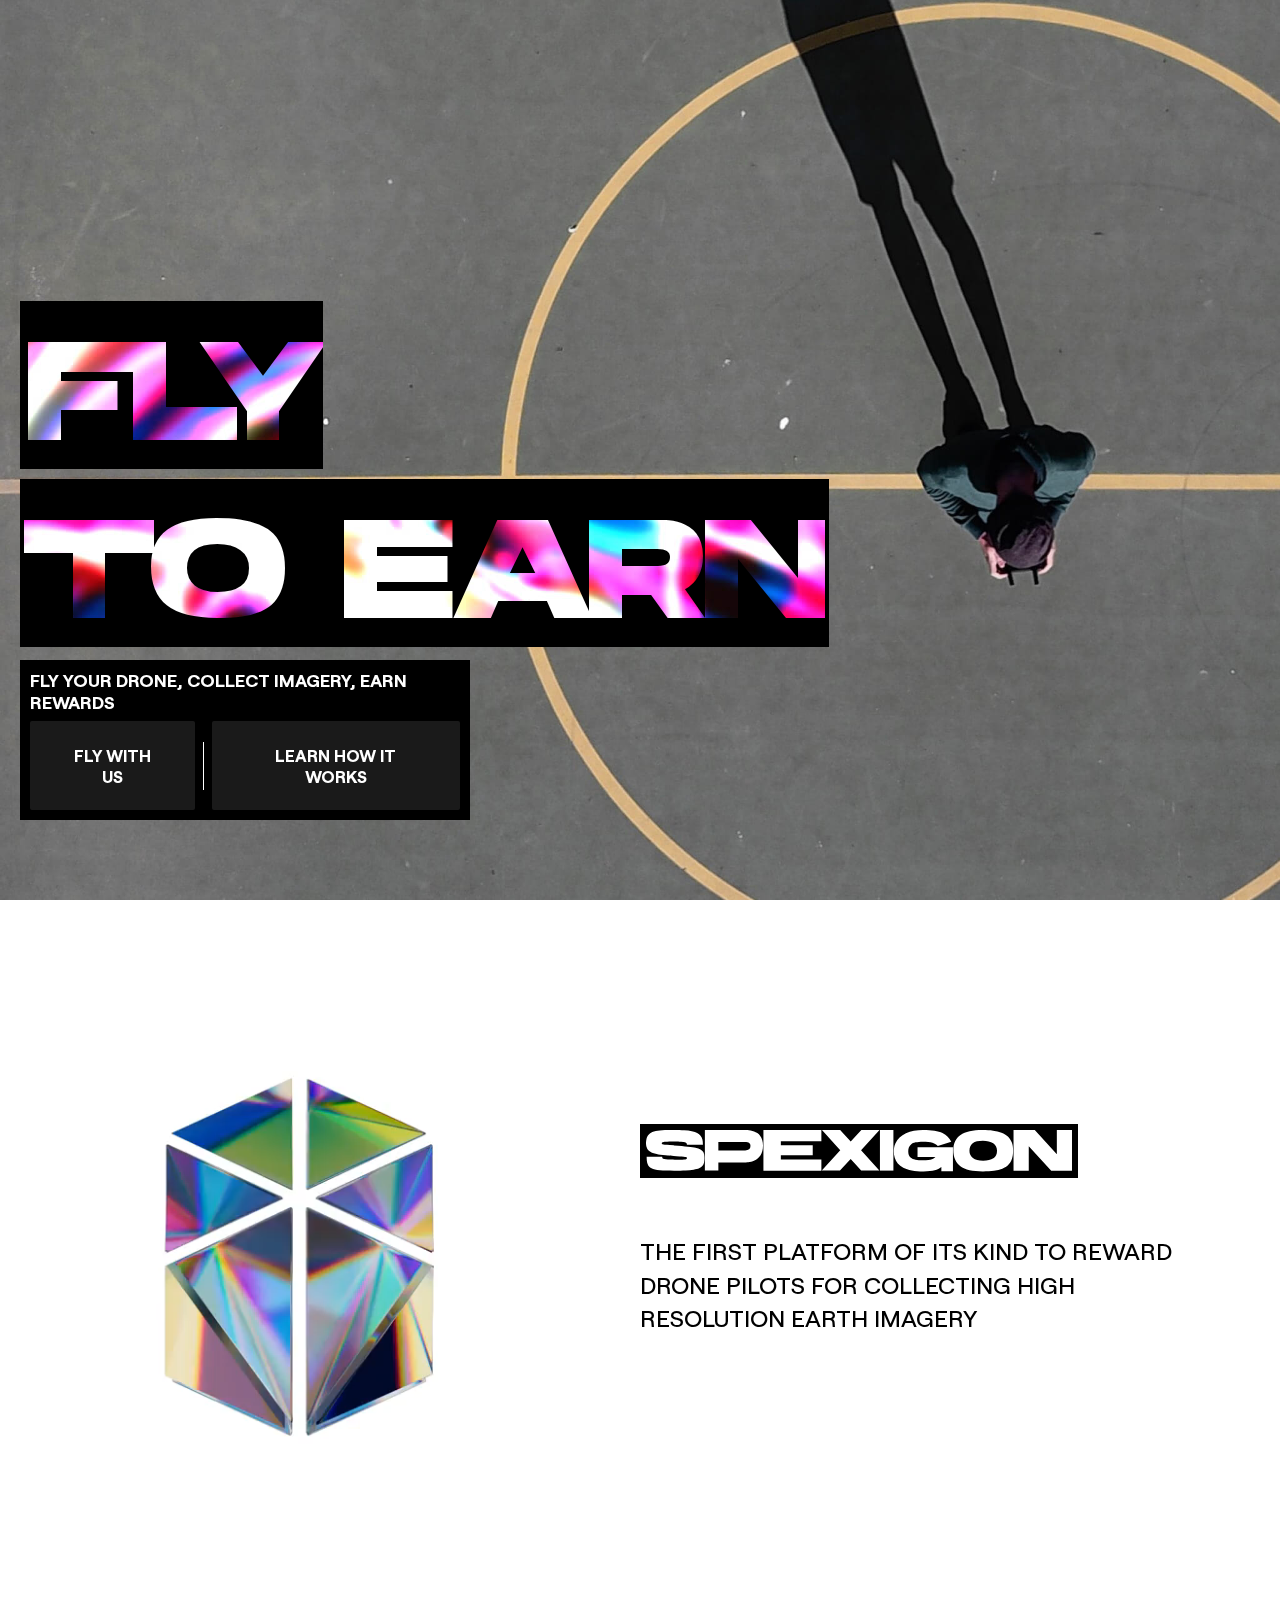
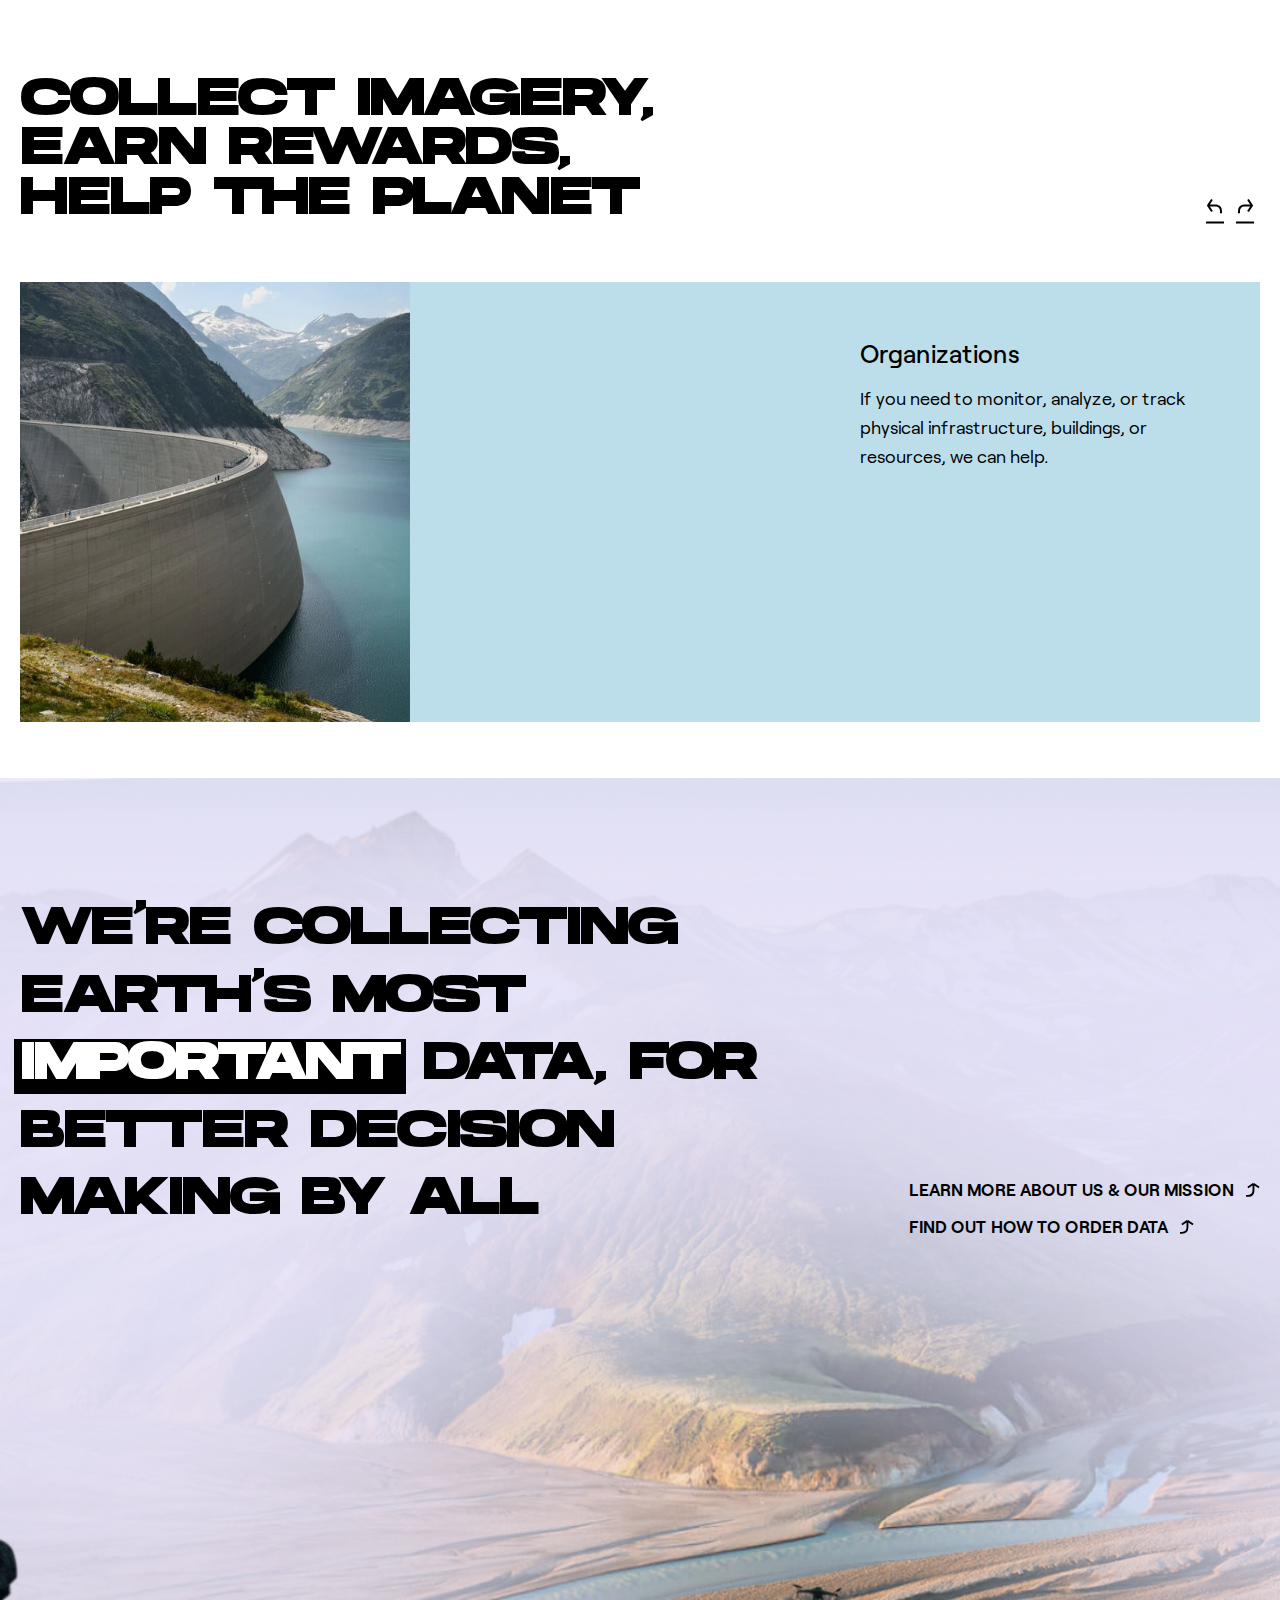
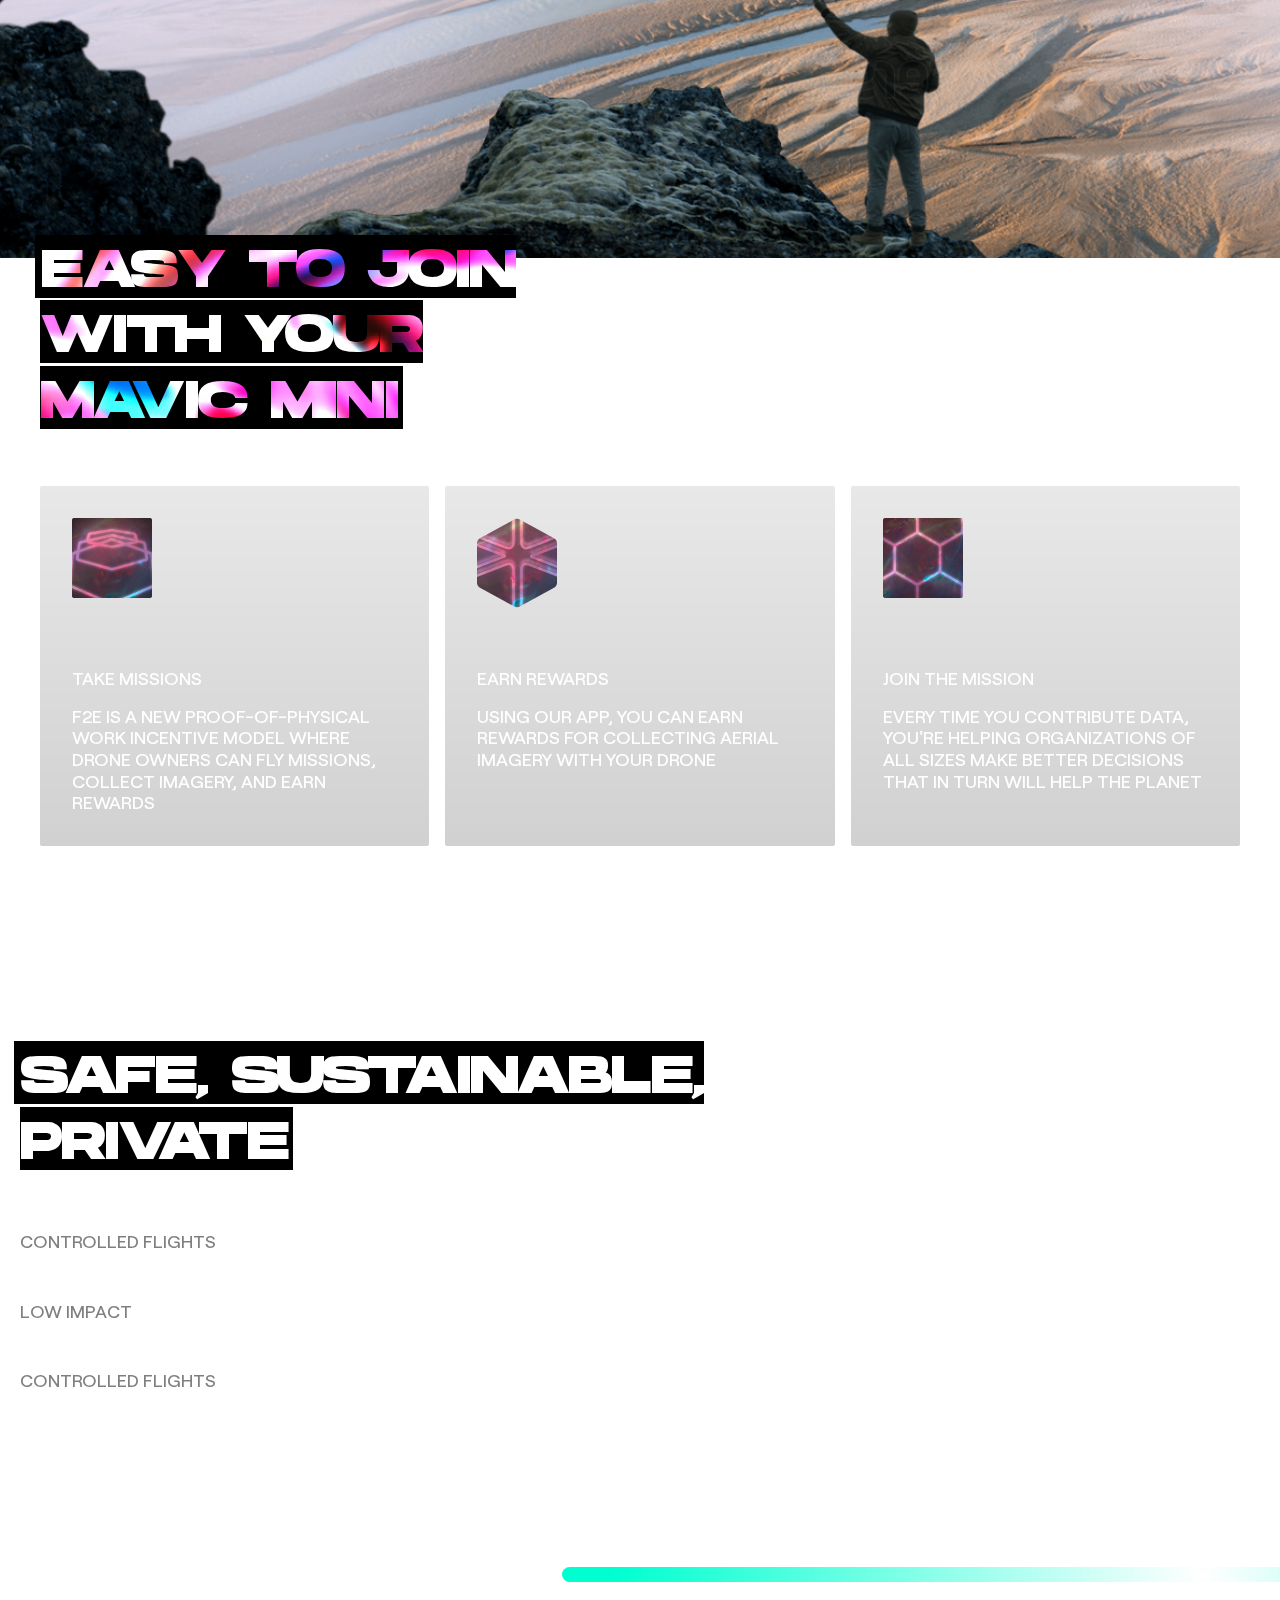
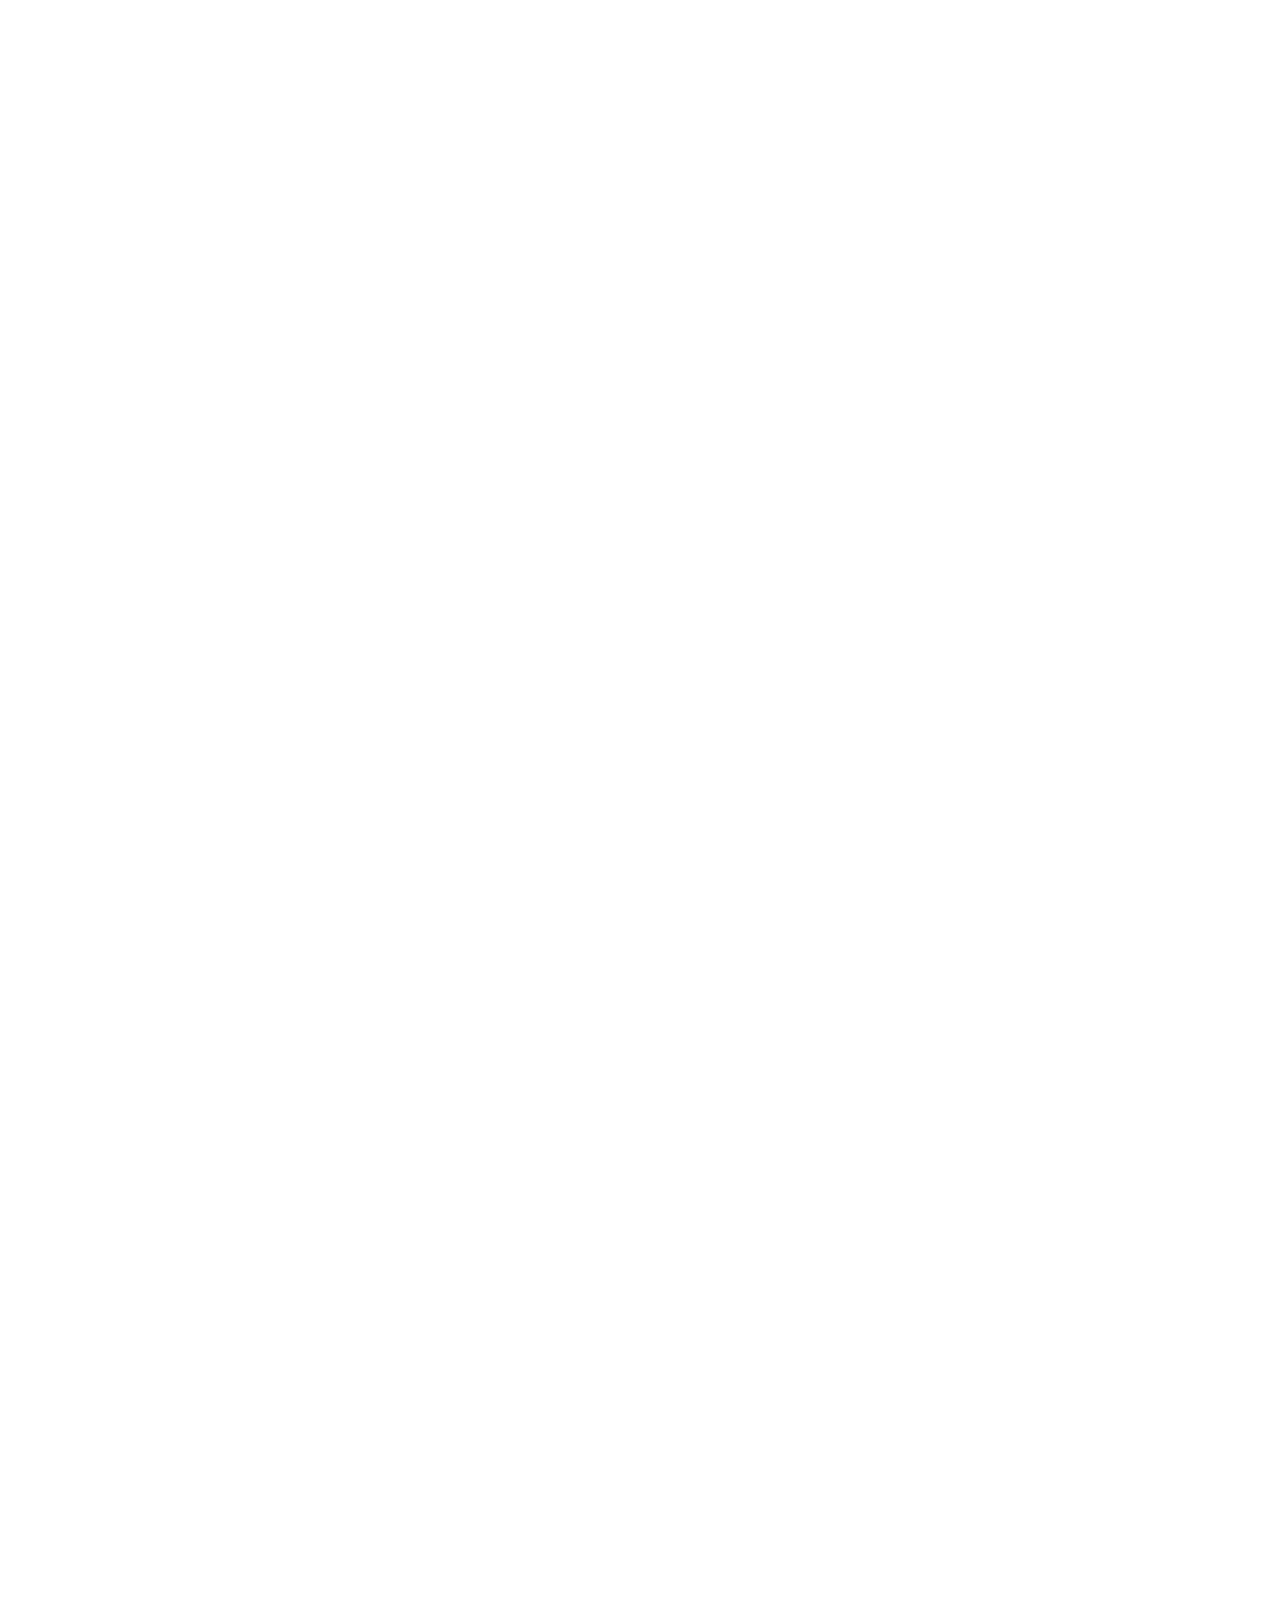
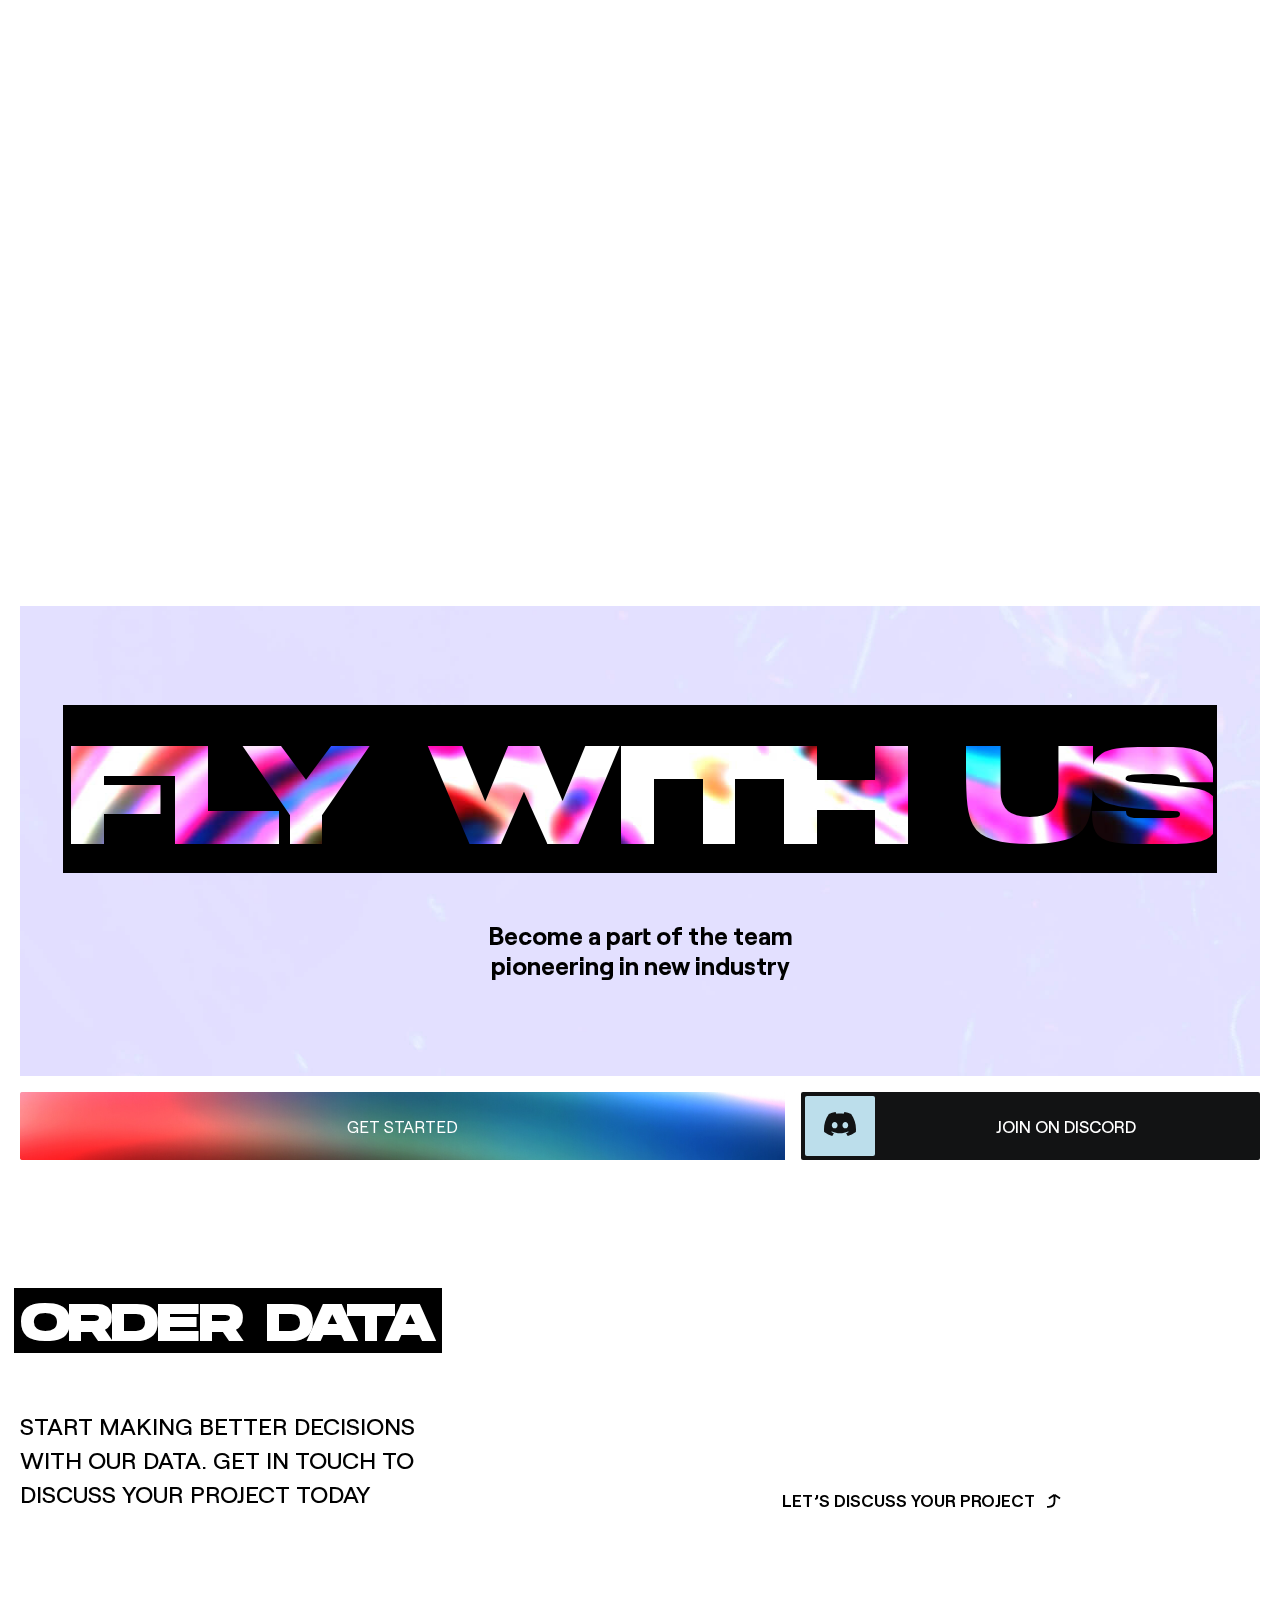
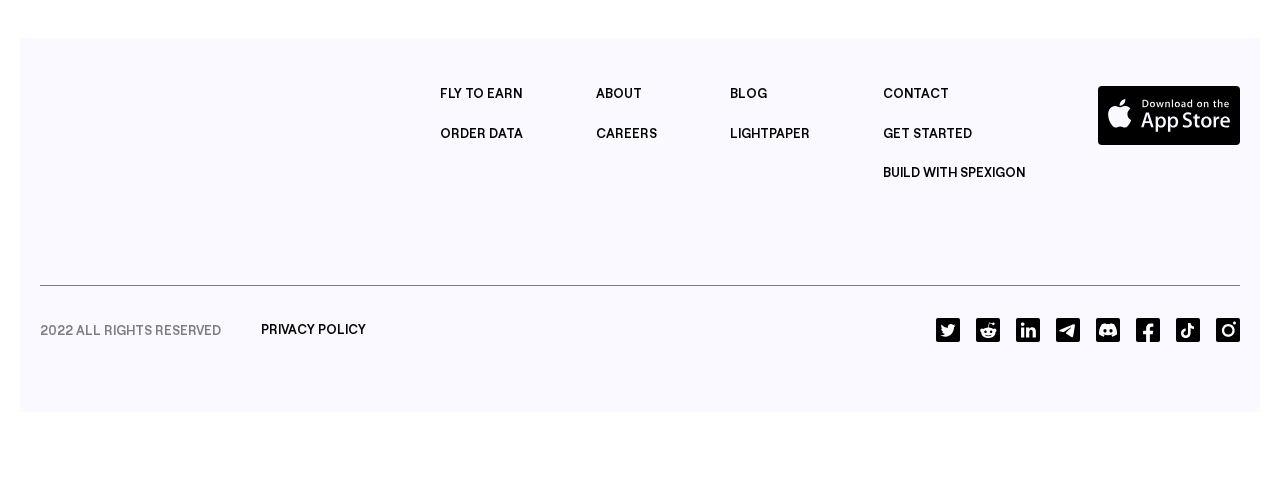
==== index.html @ a6ab6be1 "Initial commit" ====
<!DOCTYPE html><!--  This site was created in Webflow. https://www.webflow.com  -->
<!--  Last Published: Thu Nov 24 2022 09:14:50 GMT+0000 (Coordinated Universal Time)  -->
<html data-wf-page="6370d47a2c89f7467faaef23" data-wf-site="6370d47a2c89f708dcaaef22">
<head>
  <meta charset="utf-8">
  <title>Spexigon</title>
  <meta content="width=device-width, initial-scale=1" name="viewport">
  <meta content="Webflow" name="generator">
  <link href="css/normalize.css" rel="stylesheet" type="text/css">
  <link href="css/webflow.css" rel="stylesheet" type="text/css">
  <link href="css/spexigon.webflow.css" rel="stylesheet" type="text/css">
  <!-- [if lt IE 9]><script src="https://cdnjs.cloudflare.com/ajax/libs/html5shiv/3.7.3/html5shiv.min.js" type="text/javascript"></script><![endif] -->
  <script type="text/javascript">!function(o,c){var n=c.documentElement,t=" w-mod-";n.className+=t+"js",("ontouchstart"in o||o.DocumentTouch&&c instanceof DocumentTouch)&&(n.className+=t+"touch")}(window,document);</script>
  <link href="images/favicon.ico" rel="shortcut icon" type="image/x-icon">
  <link href="images/webclip.png" rel="apple-touch-icon">
  <link rel="stylesheet" href="https://cdn.jsdelivr.net/npm/swiper@8/swiper-bundle.min.css">
  <link rel="stylesheet" href="https://dl.dropboxusercontent.com/s/zs1508ukcqod1hh/custom.css">
</head>
<body>
  <div class="w-embed">
    <style>
.btn-ico:hover .btn-ico-wr {
background: #E0E6F2;
}
</style>
  </div>
  <div class="black-theme-embed w-embed">
    <style>
.body-black	.bt--hide {
  	display: none;
  }
.body-black	.bt--show {
  	display: block;
  }
</style>
  </div>
  <div class="h-hero wf-section">
    <div class="container">
      <div class="h-hero--inner">
        <div class="black--h1-wr">
          <div class="big--h1 black--bg">
            <h1 class="big--h1 mod--textgrad">Fly<br>to earn</h1>
          </div>
        </div>
        <div class="h-hero--wr">
          <div>Fly your drone, collect imagery, earn rewards</div>
          <div class="h-hero--link-flex">
            <a href="#" class="btn--black mod-hero">Fly with us</a>
            <div class="h-hero--line"></div>
            <a href="#" class="btn--black mod-hero">Learn how it works</a>
          </div>
        </div>
      </div>
    </div>
    <div data-video-urls="" data-autoplay="true" data-loop="true" data-wf-ignore="true" class="w-background-video w-background-video-atom"><video id="df8cc87e-11b6-be08-a07f-a160e5b98ff1-video" autoplay="" loop="" muted="" playsinline="" data-wf-ignore="true" data-object-fit="cover"></video><noscript>
        <style>
  [data-wf-bgvideo-fallback-img] {
    display: none;
  }
  @media (prefers-reduced-motion: reduce) {
    [data-wf-bgvideo-fallback-img] {
      position: absolute;
      z-index: -100;
      display: inline-block;
      height: 100%;
      width: 100%;
      object-fit: cover;
    }
  }</style><img data-wf-bgvideo-fallback-img="true" alt="">
      </noscript>
      <div aria-live="polite"><button aria-controls="df8cc87e-11b6-be08-a07f-a160e5b98ff1-video" type="button" data-w-bg-video-control="true" class="w-backgroundvideo-backgroundvideoplaypausebutton w-background-video--control"><span><img src="https://uploads-ssl.webflow.com/6022af993a6b2191db3ed10c/628299f8aa233b83918e24fd_Pause.svg" alt="Pause video"></span><span hidden=""><img src="https://uploads-ssl.webflow.com/6022af993a6b2191db3ed10c/628298b20ae0236682d4b87f_Play-24.svg" alt="Play video"></span></button></div>
    </div>
  </div>
  <div class="h-welcome wf-section">
    <div class="container">
      <div class="h-welcome-inner">
        <div id="w-node-_5348058d-7fc7-058c-7dfc-e7e305e504ad-7faaef23" class="h-welcome-video">
          <div data-poster-url="videos/white-poster-00001.jpg" data-video-urls="videos/white-transcode.mp4,videos/white-transcode.webm" data-autoplay="true" data-loop="true" data-wf-ignore="true" class="h-welcome-video-item bt--hide w-background-video w-background-video-atom"><video id="12a2d565-35b3-105f-9d21-8e3d12e218f1-video" autoplay="" loop="" style="background-image:url(&quot;videos/white-poster-00001.jpg&quot;)" muted="" playsinline="" data-wf-ignore="true" data-object-fit="cover">
              <source src="videos/white-transcode.mp4" data-wf-ignore="true">
              <source src="videos/white-transcode.webm" data-wf-ignore="true">
            </video></div>
          <div data-poster-url="videos/black-poster-00001.jpg" data-video-urls="videos/black-transcode.mp4,videos/black-transcode.webm" data-autoplay="true" data-loop="true" data-wf-ignore="true" class="h-welcome-video-item bt--show w-background-video w-background-video-atom"><video id="bfa94964-539f-ad5f-7502-403e21834373-video" autoplay="" loop="" style="background-image:url(&quot;videos/black-poster-00001.jpg&quot;)" muted="" playsinline="" data-wf-ignore="true" data-object-fit="cover">
              <source src="videos/black-transcode.mp4" data-wf-ignore="true">
              <source src="videos/black-transcode.webm" data-wf-ignore="true">
            </video></div>
        </div>
        <div id="w-node-_30082d59-dc32-a7ef-8886-81dc078182a8-7faaef23" class="h-welcome--content">
          <div class="text-wr"><img src="images/h-welcome.svg" loading="eager" alt="" class="image"></div>
          <div class="subhead-2">the first platform of its kind to reward drone pilots for collecting high resolution Earth imagery</div>
        </div>
      </div>
    </div>
  </div>
  <div class="h-slider wf-section">
    <div class="container">
      <div class="h-slider--head">
        <h2 id="w-node-_3c53cdb5-3368-bde7-86d8-3a08b4da1eac-7faaef23">Collect Imagery, Earn Rewards, Help the Planet</h2>
        <div id="w-node-_5db22972-f286-5764-175f-4151fe8b2a5f-7faaef23" class="h-slider--pagin">
          <div id="slider-prev" class="h-slider--arr w-embed"><svg viewbox="0 0 30 30" fill="none" xmlns="http://www.w3.org/2000/svg">
              <g clip-path="url(#clip0_5913_3909)">
                <path fill-rule="evenodd" clip-rule="evenodd" d="M11.1679 2.94531L7.16795 8.94531C6.94402 9.28121 6.94402 9.71881 7.16795 10.0547L11.1679 16.0547L12.8321 14.9453L9.86852 10.5H15C16.8459 10.5 18.0466 10.9608 18.7929 11.7071C19.5392 12.4534 20 13.6542 20 15.5V17.5H22V15.5C22 13.3459 21.4608 11.5466 20.2071 10.2929C18.9534 9.03923 17.1541 8.50001 15 8.50001H9.86852L12.8321 4.05471L11.1679 2.94531Z" fill="currentcolor"></path>
              </g>
              <path fill-rule="evenodd" clip-rule="evenodd" d="M24 27.5H6V25.5H24V27.5Z" fill="currentcolor"></path>
              <defs>
                <clippath id="clip0_5913_3909">
                  <rect width="20" height="15" fill="white" transform="translate(5 2.5)"></rect>
                </clippath>
              </defs>
            </svg></div>
          <div id="slider-next" class="h-slider--arr w-embed"><svg width="30" height="30" viewbox="0 0 30 30" fill="none" xmlns="http://www.w3.org/2000/svg">
              <g clip-path="url(#clip0_5913_3914)">
                <path fill-rule="evenodd" clip-rule="evenodd" d="M18.8321 2.94531L22.8321 8.94531C23.056 9.28121 23.056 9.71881 22.8321 10.0547L18.8321 16.0547L17.1679 14.9453L20.1315 10.5H15C13.1541 10.5 11.9534 10.9608 11.2071 11.7071C10.4608 12.4534 10 13.6542 10 15.5L10 17.5H8L8 15.5C8 13.3459 8.53921 11.5466 9.79289 10.2929C11.0466 9.03923 12.8459 8.50001 15 8.50001H20.1315L17.1679 4.05471L18.8321 2.94531Z" fill="currentcolor"></path>
              </g>
              <path fill-rule="evenodd" clip-rule="evenodd" d="M6 27.5H24V25.5H6V27.5Z" fill="currentcolor"></path>
              <defs>
                <clippath id="clip0_5913_3914">
                  <rect width="20" height="15" fill="white" transform="matrix(-1 0 0 1 25 2.5)"></rect>
                </clippath>
              </defs>
            </svg></div>
        </div>
      </div>
      <div id="slider-home" class="swiper">
        <div class="swiper-wrapper">
          <div class="swiper-slide">
            <div class="slide-item"><img src="images/image.jpg" loading="lazy" srcset="images/image-p-500.jpg 500w, images/image.jpg 670w" sizes="(max-width: 479px) 92vw, (max-width: 767px) 95vw, 390px" alt="" class="slider--img">
              <div class="h-slider--content">
                <div>
                  <div class="subhead-1">Organizations</div>
                  <div class="h-slider--subtitle">If you need to monitor, analyze, or track physical infrastructure, buildings, or resources, we can help.</div>
                </div>
              </div>
            </div>
          </div>
          <div class="swiper-slide">
            <div class="slide-item slide-2"><img src="images/image-1.jpg" loading="lazy" srcset="images/image-1-p-500.jpg 500w, images/image-1.jpg 670w" sizes="(max-width: 479px) 92vw, (max-width: 767px) 95vw, 390px" alt="" class="slider--img">
              <div class="h-slider--content">
                <div>
                  <div class="subhead-1">Developers</div>
                  <div class="h-slider--subtitle">Would your app or platform benefit from accessing ultra-high resolution, frequently updated Earth imagery?</div>
                </div>
                <div class="h-slider--link-wr">
                  <a href="#" class="link-arr w-inline-block">
                    <div class="inline">If so, we&#x27;d like to hear from you</div>
                    <div class="link-arr--ico w-embed"><svg viewbox="0 0 15 19" fill="none" xmlns="http://www.w3.org/2000/svg">
                        <path d="M8 3L8 10C8 14 6 16 2 16H0M8 3L14 7M8 3L2 7" stroke="currentcolor" stroke-width="2" stroke-linejoin="round"></path>
                      </svg></div>
                  </a>
                </div>
              </div>
            </div>
          </div>
          <div class="swiper-slide">
            <div class="slide-item slide-3"><img src="images/image-2.jpg" loading="lazy" srcset="images/image-2-p-500.jpg 500w, images/image-2.jpg 670w" sizes="(max-width: 479px) 92vw, (max-width: 767px) 95vw, 390px" alt="" class="slider--img">
              <div class="h-slider--content">
                <div>
                  <div class="subhead-1">Data Partners</div>
                  <div class="h-slider--subtitle">Would your clients benefit from accessing our imagery?</div>
                </div>
                <div class="h-slider--link-wr">
                  <a href="#" class="link-arr w-inline-block">
                    <div class="inline">Get in touch</div>
                    <div class="link-arr--ico w-embed"><svg viewbox="0 0 15 19" fill="none" xmlns="http://www.w3.org/2000/svg">
                        <path d="M8 3L8 10C8 14 6 16 2 16H0M8 3L14 7M8 3L2 7" stroke="currentcolor" stroke-width="2" stroke-linejoin="round"></path>
                      </svg></div>
                  </a>
                </div>
              </div>
            </div>
          </div>
        </div>
      </div>
    </div>
  </div>
  <div data-w-id="25870cb0-933b-d60b-f31a-b1672bbc6527" class="h-par wf-section">
    <div class="desk--par"><img src="images/par--1.png" loading="lazy" srcset="images/par--1-p-500.png 500w, images/par--1-p-800.png 800w, images/par--1-p-1080.png 1080w, images/par--1-p-1600.png 1600w, images/par--1-p-2000.png 2000w, images/par--1-p-2600.png 2600w, images/par--1.png 2880w" sizes="100vw" alt="" class="h-par-1"><img src="images/par--2.png" loading="lazy" srcset="images/par--2-p-500.png 500w, images/par--2-p-800.png 800w, images/par--2-p-1080.png 1080w, images/par--2-p-1600.png 1600w, images/par--2-p-2000.png 2000w, images/par--2.png 2880w" sizes="100vw" alt="" class="h-par-2"><img src="images/par--3.png" loading="lazy" srcset="images/par--3-p-500.png 500w, images/par--3-p-800.png 800w, images/par--3-p-1080.png 1080w, images/par--3-p-1600.png 1600w, images/par--3.png 2880w" sizes="100vw" alt="" class="h-par-3"></div>
    <div class="container">
      <div class="h-par--inner">
        <h2 id="w-node-_5abc3429-ca73-ce4e-26be-8b9c15eeed89-7faaef23" class="mod-par">We&#x27;re collecting Earth&#x27;s most <span class="h2-bg-black">important</span> data, for better decision making by all</h2>
        <div id="w-node-_054bad63-7e68-2522-498d-d34c44ceacf3-7faaef23" class="h-par--link-wr">
          <a href="#" class="link-arr w-inline-block">
            <div class="inline">LEarn more about us &amp; our mission</div>
            <div class="link-arr--ico w-embed"><svg viewbox="0 0 15 19" fill="none" xmlns="http://www.w3.org/2000/svg">
                <path d="M8 3L8 10C8 14 6 16 2 16H0M8 3L14 7M8 3L2 7" stroke="currentcolor" stroke-width="2" stroke-linejoin="round"></path>
              </svg></div>
          </a>
          <a href="#" class="link-arr w-inline-block">
            <div class="inline">Find out how to order data</div>
            <div class="link-arr--ico w-embed"><svg viewbox="0 0 15 19" fill="none" xmlns="http://www.w3.org/2000/svg">
                <path d="M8 3L8 10C8 14 6 16 2 16H0M8 3L14 7M8 3L2 7" stroke="currentcolor" stroke-width="2" stroke-linejoin="round"></path>
              </svg></div>
          </a>
        </div>
      </div>
    </div>
  </div>
  <div class="h-seq wf-section">
    <div class="container">
      <div class="h-seq-title">
        <div class="head--52 mod--black-wr">
          <h2 class="mod--textgrad">easy to join with your mavic mini</h2>
        </div>
      </div>
      <div class="h-seq--inner">
        <div id="w-node-_711adb8c-9a28-05c2-c376-80e2ba4f9b0c-7faaef23" class="h-seq--item"><img src="images/ico.png" loading="eager" alt="" class="h-seq--ico">
          <div class="subhead-3">Take missions</div>
          <div class="subhead-3">F2E is a new proof-of-physical work incentive model where drone owners can fly missions, collect imagery, and earn rewards</div>
        </div>
        <div id="w-node-fddd8ae6-638a-5a18-7382-63365656ca0e-7faaef23" class="h-seq--item"><img src="images/ico-2.png" loading="eager" alt="" class="h-seq--ico">
          <div class="subhead-3">Earn Rewards</div>
          <div class="subhead-3">Using our app, you can earn rewards for collecting aerial imagery with your drone</div>
        </div>
        <div id="w-node-_9127ca94-5a71-a3ec-1c01-90060778537c-7faaef23" class="h-seq--item"><img src="images/ico-3.png" loading="eager" alt="" class="h-seq--ico">
          <div class="subhead-3">Join The Mission</div>
          <div class="subhead-3">Every time you contribute data, you&#x27;re helping organizations of all sizes make better decisions that in turn will help the planet</div>
        </div>
      </div>
    </div><img src="images/block-easy-to-join.jpg" loading="eager" srcset="images/block-easy-to-join-p-500.jpg 500w, images/block-easy-to-join-p-800.jpg 800w, images/block-easy-to-join-p-1080.jpg 1080w, images/block-easy-to-join-p-1600.jpg 1600w, images/block-easy-to-join-p-2000.jpg 2000w, images/block-easy-to-join.jpg 2800w" sizes="(max-width: 767px) 100vw, (max-width: 991px) 96vw, 100vw" alt="" class="h-seq--bg">
    <div id="sequence-w" class="h-seq--embed w-embed w-script"><canvas id="main-animations"></canvas>
      <script async="" src="https://uploads-ssl.webflow.com/6370d47a2c89f708dcaaef22/63752fa67eb10bf077e9e95a_spexiSeq.js.txt" type="text/javascript"></script>
    </div>
  </div>
  <div class="h-tabs wf-section" id="section3d">

    <div class="w-embed">
      <style>
        .canvas-relative{
          position: absolute;
          z-index: 11;
          width: 100%;
          height: 100vh;
        }
        .canvas-w-one{
          top:0;
          left: 0;
          width: 100%;
          height: 100vh;

        }
        .webgl-one {
          background-color: transparent;
          position: static;
          top: 0;
          left: 0;
          outline: none;
        }
  .h-tabs--link.w--current {
  color: black;
  }
  .h-tabs--change {
    pointer-events: none;
  }
  .h-tabs--link.w--current .h-tabs--change {
    pointer-events: all;
  }
  .h-tabs--link.w--current .h-tabs--earth-tab1,
  .h-tabs--link.w--current .h-tabs--earth-tab2,
  .h-tabs--link.w--current .h-tabs--earth-tab3{
    opacity: 1;
  }
  .h-tabs--link.w--current .h-tabs--open {
    height: auto;
    opacity: 1;
    transform: none;
  }
</style>
    </div>
    <div class="h-tabs-st">
      <div class="canvas-relative">
        <div id="canvas-w-one" class="canvas-w-one">
          <canvas class="webgl-one"></canvas>
        </div>
      </div>
      <div class="container">
        <div class="head--wrapper">
          <h2 class="mod--text-white">Safe, Sustainable,<br>Private</h2>
        </div>
        <div class="h-tabs--inner">
          <div class="h-tabs--change">
            <div class="h-tabs--earth-wr">
              <div data-poster-url="https://uploads-ssl.webflow.com/6370d47a2c89f708dcaaef22/6375372597a7e86a41994e10_Planet Earth Revolving-poster-00001.jpg" data-video-urls="https://uploads-ssl.webflow.com/6370d47a2c89f708dcaaef22/6375372597a7e86a41994e10_Planet Earth Revolving-transcode.mp4,https://uploads-ssl.webflow.com/6370d47a2c89f708dcaaef22/6375372597a7e86a41994e10_Planet Earth Revolving-transcode.webm" data-autoplay="true" data-loop="true" data-wf-ignore="true" class="h-tabs--earth w-background-video w-background-video-atom"><video  id="7e94186d-22b7-e68c-a2c2-1073ea559ded-video" autoplay="" loop="" style="background-image:url(&quot;https://uploads-ssl.webflow.com/6370d47a2c89f708dcaaef22/6375372597a7e86a41994e10_Planet Earth Revolving-poster-00001.jpg&quot;)" muted="" playsinline="" data-wf-ignore="true" data-object-fit="cover">
                  <source src="https://uploads-ssl.webflow.com/6370d47a2c89f708dcaaef22/6375372597a7e86a41994e10_Planet Earth Revolving-transcode.mp4" data-wf-ignore="true">
                  <source src="https://uploads-ssl.webflow.com/6370d47a2c89f708dcaaef22/6375372597a7e86a41994e10_Planet Earth Revolving-transcode.webm" data-wf-ignore="true">
                </video></div>
            </div>
            <div class="h-tabs--line"></div>
          </div>
          <div class="h-tabs--link-list">
            <a href="#tab1" class="h-tabs--link w-inline-block">
              <div class="subhead-3">CONTROLLED FLIGHTS</div>
              <div class="h-tabs--open">
                <div class="subhead-1">Our app controls your drone, making the experience safe &amp; easy. Just monitor the airspace &amp; watch your drone as it follows its flight plan.</div>
              </div>
              <div class="h-tabs--change">
                <div class="h-tabs--earth-wr mod--tab1">
                  <div class="h-tabs--earth-tab1"><img src="images/earth--tab1--white.svg" loading="lazy" alt="" class="bt--hide"><img src="images/earth--tab-black.svg" loading="lazy" alt="" class="bt--show"></div>
                </div>
              </div>
            </a>
            <a href="#tab2" class="h-tabs--link w-inline-block">
              <div class="subhead-3">LOW IMPACT</div>
              <div class="h-tabs--open">
                <div class="subhead-1">By using micro drones, part of our goal is to replace C02 emitting aircraft currently used for imagery collection.</div>
              </div>
              <div class="h-tabs--change">
                <div class="h-tabs--earth-wr mod--tab1">
                  <div class="h-tabs--earth-tab2"><img style="display: none" src="images/drone5_1.png" loading="lazy" width="192" alt=""></div>
                </div>
              </div>
            </a>
            <a href="#tab3" class="h-tabs--link w-inline-block">
              <div class="subhead-3">CONTROLLED FLIGHTS</div>
              <div class="h-tabs--open">
                <div class="subhead-1">Our algorithms will blur faces, numbers, &amp; words to prevent personally identifiable information from being collected.</div>
              </div>
              <div class="h-tabs--change">
                <div class="h-tabs--earth-wr mod--tab1">
                  <div class="h-tabs--earth-tab3"><img src="images/tab-3.png" loading="lazy" width="320" srcset="images/tab-3-p-500.png 500w, images/tab-3.png 640w" sizes="(max-width: 767px) 180px, 254px" alt=""></div>
                </div>
              </div>
            </a>
          </div>
        </div>
      </div>
    </div>
    <div class="tabs--anchors">
      <div id="tab1" class="tabs--anchor"></div>
      <div id="tab2" class="tabs--anchor"></div>
      <div id="tab3" class="tabs--anchor"></div>
    </div>
  </div>
  <div class="h-drone wf-section">
    <div class="h-drone--inner">
      <div id="w-node-_6fc5beac-2d02-27ce-0d15-99bf8ade6228-8ade6226" class="h-drone--head">
        <div class="container">
          <div class="h-drone--content">
            <div class="black--h1-wr">
              <div class="big--h1 black--bg mod-drone">
                <h1 class="big--h1 mod--textgrad mod-drone">fly with us</h1>
              </div>
            </div>
            <div class="h-drone--subtitle">Become a part of the team pioneering in new industry</div>
          </div>
        </div>
      </div>
      <a id="w-node-_6fc5beac-2d02-27ce-0d15-99bf8ade6231-8ade6226" href="#" class="gradient-btn">get started</a>
      <a id="w-node-_6fc5beac-2d02-27ce-0d15-99bf8ade6233-8ade6226" href="#" class="btn-ico w-inline-block">
        <div class="btn-ico-wr">
          <div class="w-embed"><svg width="32" height="24" viewbox="0 0 32 24" fill="none" xmlns="http://www.w3.org/2000/svg">
              <path d="M27.0894 1.98947C25.0498 1.06863 22.8626 0.390197 20.5759 0.00162999C20.5342 -0.00586923 20.4926 0.0128717 20.4712 0.0503545C20.1899 0.54262 19.8783 1.18482 19.6601 1.68959C17.2005 1.32727 14.7536 1.32727 12.3444 1.68959C12.1262 1.1736 11.8033 0.54262 11.5208 0.0503545C11.4993 0.0141223 11.4577 -0.00461862 11.4161 0.00162999C9.13055 0.388955 6.94341 1.06739 4.90258 1.98947C4.88491 1.99696 4.86977 2.00947 4.85972 2.0257C0.711189 8.12415 -0.425267 14.0727 0.13224 19.9475C0.134763 19.9762 0.15116 20.0037 0.173864 20.0212C2.91095 21.999 5.56228 23.1998 8.16437 23.9956C8.20602 24.0081 8.25014 23.9931 8.27664 23.9594C8.89217 23.1323 9.44086 22.2602 9.9113 21.3431C9.93906 21.2894 9.91256 21.2257 9.85582 21.2044C8.98551 20.8796 8.1568 20.4835 7.35964 20.0337C7.29659 19.9975 7.29154 19.9087 7.34954 19.8663C7.5173 19.7426 7.68509 19.6139 7.84527 19.4839C7.87425 19.4602 7.91464 19.4552 7.94871 19.4702C13.1857 21.8229 18.8554 21.8229 24.0306 19.4702C24.0647 19.454 24.1051 19.459 24.1353 19.4827C24.2955 19.6126 24.4633 19.7426 24.6323 19.8663C24.6903 19.9087 24.6865 19.9975 24.6235 20.0337C23.8263 20.4922 22.9976 20.8796 22.126 21.2032C22.0693 21.2244 22.044 21.2894 22.0718 21.3431C22.5523 22.2589 23.101 23.131 23.7052 23.9582C23.7304 23.9931 23.7758 24.0081 23.8175 23.9956C26.4322 23.1998 29.0835 21.999 31.8206 20.0212C31.8446 20.0037 31.8597 19.9775 31.8622 19.9488C32.5294 13.1568 30.7447 7.25706 27.131 2.02694C27.1221 2.00947 27.107 1.99696 27.0894 1.98947ZM10.6934 16.3704C9.11666 16.3704 7.81751 14.946 7.81751 13.1968C7.81751 11.4476 9.09147 10.0233 10.6934 10.0233C12.3078 10.0233 13.5944 11.4601 13.5692 13.1968C13.5692 14.946 12.2952 16.3704 10.6934 16.3704ZM21.3263 16.3704C19.7497 16.3704 18.4505 14.946 18.4505 13.1968C18.4505 11.4476 19.7244 10.0233 21.3263 10.0233C22.9408 10.0233 24.2274 11.4601 24.2022 13.1968C24.2022 14.946 22.9408 16.3704 21.3263 16.3704Z" fill="currentcolor"></path>
            </svg></div>
        </div>
        <div class="text-block">join on discord</div>
      </a>
    </div><img src="images/drone5.png" loading="lazy" sizes="(max-width: 479px) 83vw, (max-width: 767px) 310px, 100vw" srcset="images/drone5-p-500.png 500w, images/drone5-p-800.png 800w, images/drone5.png 1016w" alt="" class="h-drone--img">
  </div>
  <div class="h-order wf-section">
    <div class="container">
      <div class="h-data--inner">
        <div class="h-data--content">
          <div class="head--wrapper">
            <h2 class="mod--text-white">Order data</h2>
          </div>
          <div class="subhead-2">Start making better decisions with our data. Get in touch to discuss your project today</div>
        </div>
        <a href="#" class="link-arr w-inline-block">
          <div class="inline">Let’s discuss your project</div>
          <div class="link-arr--ico w-embed"><svg viewbox="0 0 15 19" fill="none" xmlns="http://www.w3.org/2000/svg">
              <path d="M8 3L8 10C8 14 6 16 2 16H0M8 3L14 7M8 3L2 7" stroke="currentcolor" stroke-width="2" stroke-linejoin="round"></path>
            </svg></div>
        </a>
      </div>
    </div>
  </div>
  <div class="footer wf-section">
    <div class="footer-inner">
      <div class="container">
        <div class="footer-grid">
          <a id="w-node-_32f01141-1e30-bfb0-e16c-211537b79901-37b798fd" href="#" class="footer-logo w-inline-block"><img src="images/logo-bbg.svg" loading="lazy" alt="" class="logo"></a>
          <div id="w-node-_32f01141-1e30-bfb0-e16c-211537b79903-37b798fd" class="footer--link-grid">
            <div class="footer--link-wr">
              <a id="w-node-_32f01141-1e30-bfb0-e16c-211537b79905-37b798fd" href="#" class="footer-link">Fly to earn</a>
              <a id="w-node-_32f01141-1e30-bfb0-e16c-211537b79907-37b798fd" href="#" class="footer-link">oRDER DATA</a>
            </div>
            <div class="footer--link-wr">
              <a id="w-node-_32f01141-1e30-bfb0-e16c-211537b7990a-37b798fd" href="#" class="footer-link">About</a>
              <a id="w-node-_32f01141-1e30-bfb0-e16c-211537b7990c-37b798fd" href="#" class="footer-link">careers</a>
            </div>
            <div class="footer--link-wr">
              <a id="w-node-_32f01141-1e30-bfb0-e16c-211537b7990f-37b798fd" href="#" class="footer-link">Blog</a>
              <a id="w-node-_32f01141-1e30-bfb0-e16c-211537b79911-37b798fd" href="#" class="footer-link">lightpaper</a>
            </div>
            <div class="footer--link-wr">
              <a id="w-node-_32f01141-1e30-bfb0-e16c-211537b79914-37b798fd" href="#" class="footer-link">contact</a>
              <a id="w-node-_32f01141-1e30-bfb0-e16c-211537b79916-37b798fd" href="#" class="footer-link">Get started</a>
              <a id="w-node-_32f01141-1e30-bfb0-e16c-211537b79918-37b798fd" href="#" class="footer-link">build with spexigon</a>
            </div>
            <a id="w-node-_32f01141-1e30-bfb0-e16c-211537b7991a-37b798fd" href="#" class="down-btn w-inline-block"><img src="images/Vector.svg" loading="eager" alt="" class="down-btn--ico"></a>
          </div>
          <div id="w-node-_32f01141-1e30-bfb0-e16c-211537b7991c-37b798fd" class="footer--bottom">
            <div class="footer--bottom-wr">
              <div class="footer--bootom-copy">2022 All rights reserved</div>
              <a href="#" class="footer-link">Privacy policy</a>
            </div>
            <div class="footer--bottom-media">
              <a href="#" class="footer--bottom-btn w-inline-block">
                <div class="footer--bottom-btn-ico w-embed"><svg width="24" height="24" viewbox="0 0 24 24" fill="none" xmlns="http://www.w3.org/2000/svg">
                    <path d="M17.9586 9.17472C17.9647 9.31497 17.9647 9.44885 17.9647 9.5891C17.9708 13.8412 14.8757 18.75 9.21568 18.75C7.5463 18.75 5.90739 18.2464 4.5 17.3029C4.7437 17.3347 4.98741 17.3475 5.23111 17.3475C6.61413 17.3475 7.9606 16.863 9.05118 15.9641C7.73517 15.9386 6.57758 15.0397 6.17547 13.7265C6.63851 13.8221 7.11373 13.803 7.56458 13.6691C6.13282 13.3759 5.10317 12.0562 5.09708 10.5198C5.09708 10.5071 5.09708 10.4943 5.09708 10.4816C5.52356 10.7302 6.00487 10.8705 6.49228 10.8832C5.14582 9.93972 4.72543 8.05909 5.54184 6.58646C7.10764 8.60097 9.41064 9.8186 11.8842 9.95247C11.6344 8.83684 11.9756 7.66384 12.7738 6.87334C14.0106 5.65571 15.9602 5.71946 17.13 7.01359C17.8184 6.87334 18.4825 6.60559 19.0857 6.22946C18.8542 6.97534 18.3729 7.60646 17.7331 8.00809C18.3424 7.93159 18.9395 7.75946 19.5 7.50446C19.0857 8.15472 18.5617 8.71572 17.9586 9.17472Z" fill="currentcolor"></path>
                  </svg></div>
              </a>
              <a href="#" class="footer--bottom-btn w-inline-block">
                <div class="footer--bottom-btn-ico w-embed"><svg width="24" height="24" viewbox="0 0 24 24" fill="none" xmlns="http://www.w3.org/2000/svg">
                    <path d="M20.4341 12.3849C20.4341 11.3326 19.6369 10.4785 18.6547 10.4785C18.1707 10.4785 17.7436 10.6768 17.4304 11.0123C16.2204 10.082 14.5407 9.47194 12.6901 9.39568L13.5015 5.32357L16.135 5.91838C16.1635 6.63519 16.7187 7.21474 17.402 7.21474C18.0995 7.21474 18.6689 6.60469 18.6689 5.85737C18.6689 5.11006 18.0995 4.5 17.402 4.5C16.9037 4.5 16.4767 4.80503 16.2774 5.26257L13.3307 4.59151C13.2453 4.57626 13.1599 4.59151 13.0887 4.63726C13.0175 4.68302 12.9748 4.75927 12.9463 4.85078L12.0495 9.39568C10.1562 9.45669 8.46224 10.0515 7.23801 11.0123C6.92484 10.692 6.48354 10.4785 6.01378 10.4785C5.03155 10.4785 4.23438 11.3326 4.23438 12.3849C4.23438 13.1628 4.66143 13.8186 5.28778 14.1236C5.25931 14.3066 5.24508 14.5049 5.24508 14.7032C5.24508 17.6314 8.41954 19.9954 12.3485 19.9954C16.2774 19.9954 19.4519 17.6314 19.4519 14.7032C19.4519 14.5049 19.4376 14.3219 19.4091 14.1389C19.9928 13.8338 20.4341 13.1628 20.4341 12.3849ZM8.26295 13.7423C8.26295 12.995 8.83236 12.3849 9.52989 12.3849C10.2274 12.3849 10.7968 12.995 10.7968 13.7423C10.7968 14.4896 10.2274 15.0997 9.52989 15.0997C8.83236 15.0997 8.26295 14.4896 8.26295 13.7423ZM15.3379 17.3264C14.4695 18.2567 12.8182 18.3177 12.3342 18.3177C11.8502 18.3177 10.1847 18.2415 9.33059 17.3264C9.20247 17.1891 9.20247 16.9604 9.33059 16.8231C9.45871 16.6858 9.67224 16.6858 9.80035 16.8231C10.3413 17.4026 11.5086 17.6162 12.3485 17.6162C13.1883 17.6162 14.3414 17.4026 14.8966 16.8231C15.0247 16.6858 15.2382 16.6858 15.3663 16.8231C15.466 16.9756 15.466 17.1891 15.3379 17.3264ZM15.1101 15.0997C14.4126 15.0997 13.8432 14.4896 13.8432 13.7423C13.8432 12.995 14.4126 12.3849 15.1101 12.3849C15.8076 12.3849 16.377 12.995 16.377 13.7423C16.377 14.4896 15.8076 15.0997 15.1101 15.0997Z" fill="currentcolor"></path>
                  </svg></div>
              </a>
              <a href="#" class="footer--bottom-btn w-inline-block">
                <div class="footer--bottom-btn-ico w-embed"><svg width="24" height="24" viewbox="0 0 24 24" fill="none" xmlns="http://www.w3.org/2000/svg">
                    <path d="M4.87109 6.24242C4.87109 5.73736 5.04002 5.3207 5.37785 4.99242C5.71568 4.66414 6.15488 4.5 6.69542 4.5C7.22631 4.5 7.65584 4.66161 7.98403 4.98485C8.32186 5.31818 8.49078 5.75252 8.49078 6.28788C8.49078 6.77273 8.3267 7.17676 7.99851 7.5C7.66067 7.83333 7.21665 8 6.66646 8H6.65198C6.12109 8 5.69156 7.83333 5.36337 7.5C5.03518 7.16667 4.87109 6.74747 4.87109 6.24242ZM5.05932 19.5V9.37879H8.2736V19.5H5.05932ZM10.0545 19.5H13.2688V13.8485C13.2688 13.4949 13.3074 13.2222 13.3846 13.0303C13.5197 12.6869 13.7249 12.3965 14 12.1591C14.2751 11.9217 14.6201 11.803 15.0352 11.803C16.1163 11.803 16.6568 12.5657 16.6568 14.0909V19.5H19.8711V13.697C19.8711 12.202 19.5333 11.0682 18.8576 10.2955C18.1819 9.52273 17.2891 9.13636 16.179 9.13636C14.9338 9.13636 13.9638 9.69697 13.2688 10.8182V10.8485H13.2543L13.2688 10.8182V9.37879H10.0545C10.0738 9.70202 10.0834 10.7071 10.0834 12.3939C10.0834 14.0808 10.0738 16.4495 10.0545 19.5Z" fill="currentcolor"></path>
                  </svg></div>
              </a>
              <a href="#" class="footer--bottom-btn w-inline-block">
                <div class="footer--bottom-btn-ico w-embed"><svg width="24" height="24" viewbox="0 0 24 24" fill="none" xmlns="http://www.w3.org/2000/svg">
                    <path fill-rule="evenodd" clip-rule="evenodd" d="M4.21945 11.8522C8.4473 10.0336 11.2665 8.83471 12.6771 8.25546C16.7047 6.60157 17.5416 6.31428 18.0871 6.30479C18.2071 6.3027 18.4753 6.33206 18.6491 6.47126C18.7958 6.58879 18.8362 6.74757 18.8555 6.85901C18.8748 6.97045 18.8988 7.22431 18.8797 7.42267C18.6615 9.68671 17.7171 15.1809 17.2366 17.7167C17.0333 18.7897 16.633 19.1495 16.2455 19.1847C15.4033 19.2612 14.7638 18.6352 13.948 18.1073C12.6716 17.2812 11.9505 16.767 10.7115 15.9609C9.27964 15.0293 10.2079 14.5173 11.0239 13.6805C11.2374 13.4615 14.9482 10.1293 15.02 9.82697C15.029 9.78916 15.0373 9.64824 14.9525 9.57383C14.8677 9.49941 14.7426 9.52486 14.6523 9.5451C14.5243 9.57378 12.4851 10.9044 8.53492 13.537C7.95613 13.9294 7.43187 14.1206 6.96216 14.1105C6.44433 14.0995 5.44825 13.8215 4.70776 13.5838C3.79953 13.2924 3.07768 13.1383 3.14053 12.6432C3.17327 12.3854 3.53291 12.1217 4.21945 11.8522Z" fill="currentcolor"></path>
                  </svg></div>
              </a>
              <a href="#" class="footer--bottom-btn w-inline-block">
                <div class="footer--bottom-btn-ico w-embed"><svg width="24" height="24" viewbox="0 0 24 24" fill="none" xmlns="http://www.w3.org/2000/svg">
                    <path d="M18.2378 6.36908C17.0905 5.8511 15.8602 5.46949 14.5739 5.25092C14.5505 5.2467 14.5271 5.25724 14.515 5.27832C14.3568 5.55522 14.1815 5.91646 14.0588 6.20039C12.6753 5.99659 11.2989 5.99659 9.94374 6.20039C9.82099 5.91015 9.63936 5.55522 9.48043 5.27832C9.46836 5.25794 9.44496 5.2474 9.42154 5.25092C8.13593 5.46879 6.90567 5.85041 5.7577 6.36908C5.74776 6.37329 5.73925 6.38033 5.73359 6.38946C3.40004 9.81983 2.76079 13.1659 3.07439 16.4705C3.0758 16.4866 3.08503 16.5021 3.0978 16.5119C4.63741 17.6245 6.12878 18.2999 7.59246 18.7475C7.61588 18.7546 7.6407 18.7461 7.65561 18.7272C8.00184 18.2619 8.31048 17.7714 8.57511 17.2555C8.59072 17.2253 8.57582 17.1894 8.5439 17.1775C8.05435 16.9948 7.5882 16.772 7.1398 16.519C7.10433 16.4986 7.10149 16.4487 7.13412 16.4248C7.22848 16.3552 7.32286 16.2828 7.41297 16.2097C7.42927 16.1964 7.45198 16.1936 7.47115 16.202C10.417 17.5254 13.6062 17.5254 16.5172 16.202C16.5364 16.1929 16.5591 16.1957 16.5761 16.209C16.6662 16.2821 16.7606 16.3552 16.8557 16.4248C16.8883 16.4487 16.8862 16.4986 16.8507 16.519C16.4023 16.7769 15.9361 16.9948 15.4459 17.1768C15.414 17.1887 15.3998 17.2253 15.4154 17.2555C15.6857 17.7706 15.9943 18.2612 16.3342 18.7265C16.3484 18.7461 16.3739 18.7546 16.3973 18.7475C17.8681 18.2999 19.3595 17.6245 20.8991 16.5119C20.9126 16.5021 20.9211 16.4873 20.9225 16.4712C21.2978 12.6507 20.2939 9.3321 18.2612 6.39016C18.2562 6.38033 18.2477 6.37329 18.2378 6.36908ZM9.01502 14.4583C8.12812 14.4583 7.39735 13.6572 7.39735 12.6732C7.39735 11.6893 8.11395 10.8881 9.01502 10.8881C9.92315 10.8881 10.6469 11.6963 10.6327 12.6732C10.6327 13.6572 9.91606 14.4583 9.01502 14.4583ZM14.9961 14.4583C14.1092 14.4583 13.3784 13.6572 13.3784 12.6732C13.3784 11.6893 14.095 10.8881 14.9961 10.8881C15.9042 10.8881 16.6279 11.6963 16.6137 12.6732C16.6137 13.6572 15.9042 14.4583 14.9961 14.4583Z" fill="currentcolor"></path>
                  </svg></div>
              </a>
              <a href="#" class="footer--bottom-btn w-inline-block">
                <div class="footer--bottom-btn-ico w-embed"><svg width="24" height="24" viewbox="0 0 24 24" fill="none" xmlns="http://www.w3.org/2000/svg">
                    <g clip-path="url(#clip0_5935_26610)">
                      <path d="M16.675 16.2188L17.207 12.75H13.8789V10.5C13.8789 9.55078 14.343 8.625 15.8336 8.625H17.3477V5.67188C17.3477 5.67188 15.9742 5.4375 14.6617 5.4375C11.9195 5.4375 10.1289 7.09922 10.1289 10.1063V12.75H7.08203V16.2188H10.1289V24.6047C10.7406 24.7008 11.3664 24.75 12.0039 24.75C12.6414 24.75 13.2672 24.7008 13.8789 24.6047V16.2188H16.675Z" fill="currentcolor"></path>
                    </g>
                    <defs>
                      <clippath id="clip0_5935_26610">
                        <rect width="24" height="24" rx="2" fill="currentcolor"></rect>
                      </clippath>
                    </defs>
                  </svg></div>
              </a>
              <a href="#" class="footer--bottom-btn w-inline-block">
                <div class="footer--bottom-btn-ico w-embed"><svg width="24" height="24" viewbox="0 0 24 24" fill="none" xmlns="http://www.w3.org/2000/svg">
                    <path d="M14.5582 5H11.9932V15.2174C11.9932 16.4348 11.0068 17.4348 9.77909 17.4348C8.55143 17.4348 7.56493 16.4348 7.56493 15.2174C7.56493 14.0217 8.52951 13.0435 9.71334 13V10.4348C7.10455 10.4782 5 12.587 5 15.2174C5 17.8696 7.1484 20 9.80103 20C12.4536 20 14.602 17.8478 14.602 15.2174V9.97825C15.5666 10.6739 16.7504 11.087 18 11.1087V8.54348C16.0708 8.47826 14.5582 6.91304 14.5582 5Z" fill="currentcolor"></path>
                  </svg></div>
              </a>
              <a href="#" class="footer--bottom-btn w-inline-block">
                <div class="footer--bottom-btn-ico w-embed"><svg width="24" height="24" viewbox="0 0 24 24" fill="none" xmlns="http://www.w3.org/2000/svg">
                    <path d="M12.2813 6C8.75613 6 5.90625 8.85485 5.90625 12.375C5.90625 15.9001 8.7611 18.75 12.2813 18.75C15.8014 18.75 18.6563 15.8902 18.6563 12.375C18.6563 8.84988 15.8064 6 12.2813 6ZM12.2813 16.5108C9.99737 16.5108 8.14544 14.6589 8.14544 12.375C8.14544 10.0911 9.99737 8.23919 12.2813 8.23919C14.5651 8.23919 16.4171 10.0911 16.4171 12.375C16.4171 14.6589 14.5651 16.5108 12.2813 16.5108Z" fill="currentcolor"></path>
                    <path d="M18.4805 6.40024C19.3089 6.40024 19.9805 5.72826 19.9805 4.89934C19.9805 4.07041 19.3089 3.39844 18.4805 3.39844C17.652 3.39844 16.9805 4.07041 16.9805 4.89934C16.9805 5.72826 17.652 6.40024 18.4805 6.40024Z" fill="currentcolor"></path>
                  </svg></div>
              </a>
            </div>
          </div>
        </div>
      </div>
    </div>
  </div>
  <script src="https://d3e54v103j8qbb.cloudfront.net/js/jquery-3.5.1.min.dc5e7f18c8.js?site=6370d47a2c89f708dcaaef22" type="text/javascript" integrity="sha256-9/aliU8dGd2tb6OSsuzixeV4y/faTqgFtohetphbbj0=" crossorigin="anonymous"></script>
  <script src="js/webflow.js" type="text/javascript"></script>
  <!-- [if lte IE 9]><script src="https://cdnjs.cloudflare.com/ajax/libs/placeholders/3.0.2/placeholders.min.js"></script><![endif] -->
  <script src="https://cdn.jsdelivr.net/npm/swiper@8/swiper-bundle.min.js"></script>
  <script src="https://dl.dropboxusercontent.com/s/lwx4ep2ycnyfcqq/custom.js"></script>
  <script src="js/bundle.js"></script>
</body>
</html>
---- css/webflow.css ----
@font-face {
  font-family: 'webflow-icons';
  src: url("[data-uri]") format('truetype');
  font-weight: normal;
  font-style: normal;
}
[class^="w-icon-"],
[class*=" w-icon-"] {
  /* use !important to prevent issues with browser extensions that change fonts */
  font-family: 'webflow-icons' !important;
  speak: none;
  font-style: normal;
  font-weight: normal;
  font-variant: normal;
  text-transform: none;
  line-height: 1;
  /* Better Font Rendering =========== */
  -webkit-font-smoothing: antialiased;
  -moz-osx-font-smoothing: grayscale;
}
.w-icon-slider-right:before {
  content: "\e600";
}
.w-icon-slider-left:before {
  content: "\e601";
}
.w-icon-nav-menu:before {
  content: "\e602";
}
.w-icon-arrow-down:before,
.w-icon-dropdown-toggle:before {
  content: "\e603";
}
.w-icon-file-upload-remove:before {
  content: "\e900";
}
.w-icon-file-upload-icon:before {
  content: "\e903";
}
* {
  -webkit-box-sizing: border-box;
  -moz-box-sizing: border-box;
  box-sizing: border-box;
}
html {
  height: 100%;
}
body {
  margin: 0;
  min-height: 100%;
  background-color: #fff;
  font-family: Arial, sans-serif;
  font-size: 14px;
  line-height: 20px;
  color: #333;
}
img {
  max-width: 100%;
  vertical-align: middle;
  display: inline-block;
}
html.w-mod-touch * {
  background-attachment: scroll !important;
}
.w-block {
  display: block;
}
.w-inline-block {
  max-width: 100%;
  display: inline-block;
}
.w-clearfix:before,
.w-clearfix:after {
  content: " ";
  display: table;
  grid-column-start: 1;
  grid-row-start: 1;
  grid-column-end: 2;
  grid-row-end: 2;
}
.w-clearfix:after {
  clear: both;
}
.w-hidden {
  display: none;
}
.w-button {
  display: inline-block;
  padding: 9px 15px;
  background-color: #3898EC;
  color: white;
  border: 0;
  line-height: inherit;
  text-decoration: none;
  cursor: pointer;
  border-radius: 0;
}
input.w-button {
  -webkit-appearance: button;
}
html[data-w-dynpage] [data-w-cloak] {
  color: transparent !important;
}
.w-webflow-badge,
.w-webflow-badge * {
  position: static;
  left: auto;
  top: auto;
  right: auto;
  bottom: auto;
  z-index: auto;
  display: block;
  visibility: visible;
  overflow: visible;
  overflow-x: visible;
  overflow-y: visible;
  box-sizing: border-box;
  width: auto;
  height: auto;
  max-height: none;
  max-width: none;
  min-height: 0;
  min-width: 0;
  margin: 0;
  padding: 0;
  float: none;
  clear: none;
  border: 0 none transparent;
  border-radius: 0;
  background: none;
  background-image: none;
  background-position: 0% 0%;
  background-size: auto auto;
  background-repeat: repeat;
  background-origin: padding-box;
  background-clip: border-box;
  background-attachment: scroll;
  background-color: transparent;
  box-shadow: none;
  opacity: 1;
  transform: none;
  transition: none;
  direction: ltr;
  font-family: inherit;
  font-weight: inherit;
  color: inherit;
  font-size: inherit;
  line-height: inherit;
  font-style: inherit;
  font-variant: inherit;
  text-align: inherit;
  letter-spacing: inherit;
  text-decoration: inherit;
  text-indent: 0;
  text-transform: inherit;
  list-style-type: disc;
  text-shadow: none;
  font-smoothing: auto;
  vertical-align: baseline;
  cursor: inherit;
  white-space: inherit;
  word-break: normal;
  word-spacing: normal;
  word-wrap: normal;
}
.w-webflow-badge {
  position: fixed !important;
  display: inline-block !important;
  visibility: visible !important;
  z-index: 2147483647 !important;
  top: auto !important;
  right: 12px !important;
  bottom: 12px !important;
  left: auto !important;
  color: #AAADB0 !important;
  background-color: #fff !important;
  border-radius: 3px !important;
  padding: 6px 8px 6px 6px !important;
  font-size: 12px !important;
  opacity: 1 !important;
  line-height: 14px !important;
  text-decoration: none !important;
  transform: none !important;
  margin: 0 !important;
  width: auto !important;
  height: auto !important;
  overflow: visible !important;
  white-space: nowrap;
  box-shadow: 0 0 0 1px rgba(0, 0, 0, 0.1), 0px 1px 3px rgba(0, 0, 0, 0.1);
  cursor: pointer;
}
.w-webflow-badge > img {
  display: inline-block !important;
  visibility: visible !important;
  opacity: 1 !important;
  vertical-align: middle !important;
}
h1,
h2,
h3,
h4,
h5,
h6 {
  font-weight: bold;
  margin-bottom: 10px;
}
h1 {
  font-size: 38px;
  line-height: 44px;
  margin-top: 20px;
}
h2 {
  font-size: 32px;
  line-height: 36px;
  margin-top: 20px;
}
h3 {
  font-size: 24px;
  line-height: 30px;
  margin-top: 20px;
}
h4 {
  font-size: 18px;
  line-height: 24px;
  margin-top: 10px;
}
h5 {
  font-size: 14px;
  line-height: 20px;
  margin-top: 10px;
}
h6 {
  font-size: 12px;
  line-height: 18px;
  margin-top: 10px;
}
p {
  margin-top: 0;
  margin-bottom: 10px;
}
blockquote {
  margin: 0 0 10px 0;
  padding: 10px 20px;
  border-left: 5px solid #E2E2E2;
  font-size: 18px;
  line-height: 22px;
}
figure {
  margin: 0;
  margin-bottom: 10px;
}
figcaption {
  margin-top: 5px;
  text-align: center;
}
ul,
ol {
  margin-top: 0px;
  margin-bottom: 10px;
  padding-left: 40px;
}
.w-list-unstyled {
  padding-left: 0;
  list-style: none;
}
.w-embed:before,
.w-embed:after {
  content: " ";
  display: table;
  grid-column-start: 1;
  grid-row-start: 1;
  grid-column-end: 2;
  grid-row-end: 2;
}
.w-embed:after {
  clear: both;
}
.w-video {
  width: 100%;
  position: relative;
  padding: 0;
}
.w-video iframe,
.w-video object,
.w-video embed {
  position: absolute;
  top: 0;
  left: 0;
  width: 100%;
  height: 100%;
  border: none;
}
fieldset {
  padding: 0;
  margin: 0;
  border: 0;
}
button,
[type='button'],
[type='reset'] {
  border: 0;
  cursor: pointer;
  -webkit-appearance: button;
}
.w-form {
  margin: 0 0 15px;
}
.w-form-done {
  display: none;
  padding: 20px;
  text-align: center;
  background-color: #dddddd;
}
.w-form-fail {
  display: none;
  margin-top: 10px;
  padding: 10px;
  background-color: #ffdede;
}
label {
  display: block;
  margin-bottom: 5px;
  font-weight: bold;
}
.w-input,
.w-select {
  display: block;
  width: 100%;
  height: 38px;
  padding: 8px 12px;
  margin-bottom: 10px;
  font-size: 14px;
  line-height: 1.42857143;
  color: #333333;
  vertical-align: middle;
  background-color: #ffffff;
  border: 1px solid #cccccc;
}
.w-input:-moz-placeholder,
.w-select:-moz-placeholder {
  color: #999;
}
.w-input::-moz-placeholder,
.w-select::-moz-placeholder {
  color: #999;
  opacity: 1;
}
.w-input:-ms-input-placeholder,
.w-select:-ms-input-placeholder {
  color: #999;
}
.w-input::-webkit-input-placeholder,
.w-select::-webkit-input-placeholder {
  color: #999;
}
.w-input:focus,
.w-select:focus {
  border-color: #3898EC;
  outline: 0;
}
.w-input[disabled],
.w-select[disabled],
.w-input[readonly],
.w-select[readonly],
fieldset[disabled] .w-input,
fieldset[disabled] .w-select {
  cursor: not-allowed;
}
.w-input[disabled]:not(.w-input-disabled),
.w-select[disabled]:not(.w-input-disabled),
.w-input[readonly],
.w-select[readonly],
fieldset[disabled]:not(.w-input-disabled) .w-input,
fieldset[disabled]:not(.w-input-disabled) .w-select {
  background-color: #eeeeee;
}
textarea.w-input,
textarea.w-select {
  height: auto;
}
.w-select {
  background-color: #f3f3f3;
}
.w-select[multiple] {
  height: auto;
}
.w-form-label {
  display: inline-block;
  cursor: pointer;
  font-weight: normal;
  margin-bottom: 0px;
}
.w-radio {
  display: block;
  margin-bottom: 5px;
  padding-left: 20px;
}
.w-radio:before,
.w-radio:after {
  content: " ";
  display: table;
  grid-column-start: 1;
  grid-row-start: 1;
  grid-column-end: 2;
  grid-row-end: 2;
}
.w-radio:after {
  clear: both;
}
.w-radio-input {
  margin: 4px 0 0;
  margin-top: 1px \9;
  line-height: normal;
  float: left;
  margin-left: -20px;
}
.w-radio-input {
  margin-top: 3px;
}
.w-file-upload {
  display: block;
  margin-bottom: 10px;
}
.w-file-upload-input {
  width: 0.1px;
  height: 0.1px;
  opacity: 0;
  overflow: hidden;
  position: absolute;
  z-index: -100;
}
.w-file-upload-default,
.w-file-upload-uploading,
.w-file-upload-success {
  display: inline-block;
  color: #333333;
}
.w-file-upload-error {
  display: block;
  margin-top: 10px;
}
.w-file-upload-default.w-hidden,
.w-file-upload-uploading.w-hidden,
.w-file-upload-error.w-hidden,
.w-file-upload-success.w-hidden {
  display: none;
}
.w-file-upload-uploading-btn {
  display: flex;
  font-size: 14px;
  font-weight: normal;
  cursor: pointer;
  margin: 0;
  padding: 8px 12px;
  border: 1px solid #cccccc;
  background-color: #fafafa;
}
.w-file-upload-file {
  display: flex;
  flex-grow: 1;
  justify-content: space-between;
  margin: 0;
  padding: 8px 9px 8px 11px;
  border: 1px solid #cccccc;
  background-color: #fafafa;
}
.w-file-upload-file-name {
  font-size: 14px;
  font-weight: normal;
  display: block;
}
.w-file-remove-link {
  margin-top: 3px;
  margin-left: 10px;
  width: auto;
  height: auto;
  padding: 3px;
  display: block;
  cursor: pointer;
}
.w-icon-file-upload-remove {
  margin: auto;
  font-size: 10px;
}
.w-file-upload-error-msg {
  display: inline-block;
  color: #ea384c;
  padding: 2px 0;
}
.w-file-upload-info {
  display: inline-block;
  line-height: 38px;
  padding: 0 12px;
}
.w-file-upload-label {
  display: inline-block;
  font-size: 14px;
  font-weight: normal;
  cursor: pointer;
  margin: 0;
  padding: 8px 12px;
  border: 1px solid #cccccc;
  background-color: #fafafa;
}
.w-icon-file-upload-icon,
.w-icon-file-upload-uploading {
  display: inline-block;
  margin-right: 8px;
  width: 20px;
}
.w-icon-file-upload-uploading {
  height: 20px;
}
.w-container {
  margin-left: auto;
  margin-right: auto;
  max-width: 940px;
}
.w-container:before,
.w-container:after {
  content: " ";
  display: table;
  grid-column-start: 1;
  grid-row-start: 1;
  grid-column-end: 2;
  grid-row-end: 2;
}
.w-container:after {
  clear: both;
}
.w-container .w-row {
  margin-left: -10px;
  margin-right: -10px;
}
.w-row:before,
.w-row:after {
  content: " ";
  display: table;
  grid-column-start: 1;
  grid-row-start: 1;
  grid-column-end: 2;
  grid-row-end: 2;
}
.w-row:after {
  clear: both;
}
.w-row .w-row {
  margin-left: 0;
  margin-right: 0;
}
.w-col {
  position: relative;
  float: left;
  width: 100%;
  min-height: 1px;
  padding-left: 10px;
  padding-right: 10px;
}
.w-col .w-col {
  padding-left: 0;
  padding-right: 0;
}
.w-col-1 {
  width: 8.33333333%;
}
.w-col-2 {
  width: 16.66666667%;
}
.w-col-3 {
  width: 25%;
}
.w-col-4 {
  width: 33.33333333%;
}
.w-col-5 {
  width: 41.66666667%;
}
.w-col-6 {
  width: 50%;
}
.w-col-7 {
  width: 58.33333333%;
}
.w-col-8 {
  width: 66.66666667%;
}
.w-col-9 {
  width: 75%;
}
.w-col-10 {
  width: 83.33333333%;
}
.w-col-11 {
  width: 91.66666667%;
}
.w-col-12 {
  width: 100%;
}
.w-hidden-main {
  display: none !important;
}
@media screen and (max-width: 991px) {
  .w-container {
    max-width: 728px;
  }
  .w-hidden-main {
    display: inherit !important;
  }
  .w-hidden-medium {
    display: none !important;
  }
  .w-col-medium-1 {
    width: 8.33333333%;
  }
  .w-col-medium-2 {
    width: 16.66666667%;
  }
  .w-col-medium-3 {
    width: 25%;
  }
  .w-col-medium-4 {
    width: 33.33333333%;
  }
  .w-col-medium-5 {
    width: 41.66666667%;
  }
  .w-col-medium-6 {
    width: 50%;
  }
  .w-col-medium-7 {
    width: 58.33333333%;
  }
  .w-col-medium-8 {
    width: 66.66666667%;
  }
  .w-col-medium-9 {
    width: 75%;
  }
  .w-col-medium-10 {
    width: 83.33333333%;
  }
  .w-col-medium-11 {
    width: 91.66666667%;
  }
  .w-col-medium-12 {
    width: 100%;
  }
  .w-col-stack {
    width: 100%;
    left: auto;
    right: auto;
  }
}
@media screen and (max-width: 767px) {
  .w-hidden-main {
    display: inherit !important;
  }
  .w-hidden-medium {
    display: inherit !important;
  }
  .w-hidden-small {
    display: none !important;
  }
  .w-row,
  .w-container .w-row {
    margin-left: 0;
    margin-right: 0;
  }
  .w-col {
    width: 100%;
    left: auto;
    right: auto;
  }
  .w-col-small-1 {
    width: 8.33333333%;
  }
  .w-col-small-2 {
    width: 16.66666667%;
  }
  .w-col-small-3 {
    width: 25%;
  }
  .w-col-small-4 {
    width: 33.33333333%;
  }
  .w-col-small-5 {
    width: 41.66666667%;
  }
  .w-col-small-6 {
    width: 50%;
  }
  .w-col-small-7 {
    width: 58.33333333%;
  }
  .w-col-small-8 {
    width: 66.66666667%;
  }
  .w-col-small-9 {
    width: 75%;
  }
  .w-col-small-10 {
    width: 83.33333333%;
  }
  .w-col-small-11 {
    width: 91.66666667%;
  }
  .w-col-small-12 {
    width: 100%;
  }
}
@media screen and (max-width: 479px) {
  .w-container {
    max-width: none;
  }
  .w-hidden-main {
    display: inherit !important;
  }
  .w-hidden-medium {
    display: inherit !important;
  }
  .w-hidden-small {
    display: inherit !important;
  }
  .w-hidden-tiny {
    display: none !important;
  }
  .w-col {
    width: 100%;
  }
  .w-col-tiny-1 {
    width: 8.33333333%;
  }
  .w-col-tiny-2 {
    width: 16.66666667%;
  }
  .w-col-tiny-3 {
    width: 25%;
  }
  .w-col-tiny-4 {
    width: 33.33333333%;
  }
  .w-col-tiny-5 {
    width: 41.66666667%;
  }
  .w-col-tiny-6 {
    width: 50%;
  }
  .w-col-tiny-7 {
    width: 58.33333333%;
  }
  .w-col-tiny-8 {
    width: 66.66666667%;
  }
  .w-col-tiny-9 {
    width: 75%;
  }
  .w-col-tiny-10 {
    width: 83.33333333%;
  }
  .w-col-tiny-11 {
    width: 91.66666667%;
  }
  .w-col-tiny-12 {
    width: 100%;
  }
}
.w-widget {
  position: relative;
}
.w-widget-map {
  width: 100%;
  height: 400px;
}
.w-widget-map label {
  width: auto;
  display: inline;
}
.w-widget-map img {
  max-width: inherit;
}
.w-widget-map .gm-style-iw {
  text-align: center;
}
.w-widget-map .gm-style-iw > button {
  display: none !important;
}
.w-widget-twitter {
  overflow: hidden;
}
.w-widget-twitter-count-shim {
  display: inline-block;
  vertical-align: top;
  position: relative;
  width: 28px;
  height: 20px;
  text-align: center;
  background: white;
  border: #758696 solid 1px;
  border-radius: 3px;
}
.w-widget-twitter-count-shim * {
  pointer-events: none;
  -webkit-user-select: none;
  -moz-user-select: none;
  -ms-user-select: none;
  user-select: none;
}
.w-widget-twitter-count-shim .w-widget-twitter-count-inner {
  position: relative;
  font-size: 15px;
  line-height: 12px;
  text-align: center;
  color: #999;
  font-family: serif;
}
.w-widget-twitter-count-shim .w-widget-twitter-count-clear {
  position: relative;
  display: block;
}
.w-widget-twitter-count-shim.w--large {
  width: 36px;
  height: 28px;
}
.w-widget-twitter-count-shim.w--large .w-widget-twitter-count-inner {
  font-size: 18px;
  line-height: 18px;
}
.w-widget-twitter-count-shim:not(.w--vertical) {
  margin-left: 5px;
  margin-right: 8px;
}
.w-widget-twitter-count-shim:not(.w--vertical).w--large {
  margin-left: 6px;
}
.w-widget-twitter-count-shim:not(.w--vertical):before,
.w-widget-twitter-count-shim:not(.w--vertical):after {
  top: 50%;
  left: 0;
  border: solid transparent;
  content: ' ';
  height: 0;
  width: 0;
  position: absolute;
  pointer-events: none;
}
.w-widget-twitter-count-shim:not(.w--vertical):before {
  border-color: rgba(117, 134, 150, 0);
  border-right-color: #5d6c7b;
  border-width: 4px;
  margin-left: -9px;
  margin-top: -4px;
}
.w-widget-twitter-count-shim:not(.w--vertical).w--large:before {
  border-width: 5px;
  margin-left: -10px;
  margin-top: -5px;
}
.w-widget-twitter-count-shim:not(.w--vertical):after {
  border-color: rgba(255, 255, 255, 0);
  border-right-color: white;
  border-width: 4px;
  margin-left: -8px;
  margin-top: -4px;
}
.w-widget-twitter-count-shim:not(.w--vertical).w--large:after {
  border-width: 5px;
  margin-left: -9px;
  margin-top: -5px;
}
.w-widget-twitter-count-shim.w--vertical {
  width: 61px;
  height: 33px;
  margin-bottom: 8px;
}
.w-widget-twitter-count-shim.w--vertical:before,
.w-widget-twitter-count-shim.w--vertical:after {
  top: 100%;
  left: 50%;
  border: solid transparent;
  content: ' ';
  height: 0;
  width: 0;
  position: absolute;
  pointer-events: none;
}
.w-widget-twitter-count-shim.w--vertical:before {
  border-color: rgba(117, 134, 150, 0);
  border-top-color: #5d6c7b;
  border-width: 5px;
  margin-left: -5px;
}
.w-widget-twitter-count-shim.w--vertical:after {
  border-color: rgba(255, 255, 255, 0);
  border-top-color: white;
  border-width: 4px;
  margin-left: -4px;
}
.w-widget-twitter-count-shim.w--vertical .w-widget-twitter-count-inner {
  font-size: 18px;
  line-height: 22px;
}
.w-widget-twitter-count-shim.w--vertical.w--large {
  width: 76px;
}
.w-background-video {
  position: relative;
  overflow: hidden;
  height: 500px;
  color: white;
}
.w-background-video > video {
  background-size: cover;
  background-position: 50% 50%;
  position: absolute;
  margin: auto;
  width: 100%;
  height: 100%;
  right: -100%;
  bottom: -100%;
  top: -100%;
  left: -100%;
  object-fit: cover;
  z-index: -100;
}
.w-background-video > video::-webkit-media-controls-start-playback-button {
  display: none !important;
  -webkit-appearance: none;
}
.w-background-video--control {
  position: absolute;
  bottom: 1em;
  right: 1em;
  background-color: transparent;
  padding: 0;
}
.w-background-video--control > [hidden] {
  display: none !important;
}
.w-slider {
  position: relative;
  height: 300px;
  text-align: center;
  background: #dddddd;
  clear: both;
  -webkit-tap-highlight-color: rgba(0, 0, 0, 0);
  tap-highlight-color: rgba(0, 0, 0, 0);
}
.w-slider-mask {
  position: relative;
  display: block;
  overflow: hidden;
  z-index: 1;
  left: 0;
  right: 0;
  height: 100%;
  white-space: nowrap;
}
.w-slide {
  position: relative;
  display: inline-block;
  vertical-align: top;
  width: 100%;
  height: 100%;
  white-space: normal;
  text-align: left;
}
.w-slider-nav {
  position: absolute;
  z-index: 2;
  top: auto;
  right: 0;
  bottom: 0;
  left: 0;
  margin: auto;
  padding-top: 10px;
  height: 40px;
  text-align: center;
  -webkit-tap-highlight-color: rgba(0, 0, 0, 0);
  tap-highlight-color: rgba(0, 0, 0, 0);
}
.w-slider-nav.w-round > div {
  border-radius: 100%;
}
.w-slider-nav.w-num > div {
  width: auto;
  height: auto;
  padding: 0.2em 0.5em;
  font-size: inherit;
  line-height: inherit;
}
.w-slider-nav.w-shadow > div {
  box-shadow: 0 0 3px rgba(51, 51, 51, 0.4);
}
.w-slider-nav-invert {
  color: #fff;
}
.w-slider-nav-invert > div {
  background-color: rgba(34, 34, 34, 0.4);
}
.w-slider-nav-invert > div.w-active {
  background-color: #222;
}
.w-slider-dot {
  position: relative;
  display: inline-block;
  width: 1em;
  height: 1em;
  background-color: rgba(255, 255, 255, 0.4);
  cursor: pointer;
  margin: 0 3px 0.5em;
  transition: background-color 100ms, color 100ms;
}
.w-slider-dot.w-active {
  background-color: #fff;
}
.w-slider-dot:focus {
  outline: none;
  box-shadow: 0px 0px 0px 2px #fff;
}
.w-slider-dot:focus.w-active {
  box-shadow: none;
}
.w-slider-arrow-left,
.w-slider-arrow-right {
  position: absolute;
  width: 80px;
  top: 0;
  right: 0;
  bottom: 0;
  left: 0;
  margin: auto;
  cursor: pointer;
  overflow: hidden;
  color: white;
  font-size: 40px;
  -webkit-tap-highlight-color: rgba(0, 0, 0, 0);
  tap-highlight-color: rgba(0, 0, 0, 0);
  -webkit-user-select: none;
  -moz-user-select: none;
  -ms-user-select: none;
  user-select: none;
}
.w-slider-arrow-left [class^='w-icon-'],
.w-slider-arrow-right [class^='w-icon-'],
.w-slider-arrow-left [class*=' w-icon-'],
.w-slider-arrow-right [class*=' w-icon-'] {
  position: absolute;
}
.w-slider-arrow-left:focus,
.w-slider-arrow-right:focus {
  outline: 0;
}
.w-slider-arrow-left {
  z-index: 3;
  right: auto;
}
.w-slider-arrow-right {
  z-index: 4;
  left: auto;
}
.w-icon-slider-left,
.w-icon-slider-right {
  top: 0;
  right: 0;
  bottom: 0;
  left: 0;
  margin: auto;
  width: 1em;
  height: 1em;
}
.w-slider-aria-label {
  border: 0;
  clip: rect(0 0 0 0);
  height: 1px;
  margin: -1px;
  overflow: hidden;
  padding: 0;
  position: absolute;
  width: 1px;
}
.w-slider-force-show {
  display: block !important;
}
.w-dropdown {
  display: inline-block;
  position: relative;
  text-align: left;
  margin-left: auto;
  margin-right: auto;
  z-index: 900;
}
.w-dropdown-btn,
.w-dropdown-toggle,
.w-dropdown-link {
  position: relative;
  vertical-align: top;
  text-decoration: none;
  color: #222222;
  padding: 20px;
  text-align: left;
  margin-left: auto;
  margin-right: auto;
  white-space: nowrap;
}
.w-dropdown-toggle {
  -webkit-user-select: none;
  -moz-user-select: none;
  -ms-user-select: none;
  user-select: none;
  display: inline-block;
  cursor: pointer;
  padding-right: 40px;
}
.w-dropdown-toggle:focus {
  outline: 0;
}
.w-icon-dropdown-toggle {
  position: absolute;
  top: 0;
  right: 0;
  bottom: 0;
  margin: auto;
  margin-right: 20px;
  width: 1em;
  height: 1em;
}
.w-dropdown-list {
  position: absolute;
  background: #dddddd;
  display: none;
  min-width: 100%;
}
.w-dropdown-list.w--open {
  display: block;
}
.w-dropdown-link {
  padding: 10px 20px;
  display: block;
  color: #222222;
}
.w-dropdown-link.w--current {
  color: #0082f3;
}
.w-dropdown-link:focus {
  outline: 0;
}
@media screen and (max-width: 767px) {
  .w-nav-brand {
    padding-left: 10px;
  }
}
/**
 * ## Note
 * Safari (on both iOS and OS X) does not handle viewport units (vh, vw) well.
 * For example percentage units do not work on descendants of elements that
 * have any dimensions expressed in viewport units. It also doesn’t handle them at
 * all in `calc()`.
 */
/**
 * Wrapper around all lightbox elements
 *
 * 1. Since the lightbox can receive focus, IE also gives it an outline.
 * 2. Fixes flickering on Chrome when a transition is in progress
 *    underneath the lightbox.
 */
.w-lightbox-backdrop {
  color: #000;
  cursor: auto;
  font-family: serif;
  font-size: medium;
  font-style: normal;
  font-variant: normal;
  font-weight: normal;
  letter-spacing: normal;
  line-height: normal;
  list-style: disc;
  text-align: start;
  text-indent: 0;
  text-shadow: none;
  text-transform: none;
  visibility: visible;
  white-space: normal;
  word-break: normal;
  word-spacing: normal;
  word-wrap: normal;
  position: fixed;
  top: 0;
  right: 0;
  bottom: 0;
  left: 0;
  color: #fff;
  font-family: "Helvetica Neue", Helvetica, Ubuntu, "Segoe UI", Verdana, sans-serif;
  font-size: 17px;
  line-height: 1.2;
  font-weight: 300;
  text-align: center;
  background: rgba(0, 0, 0, 0.9);
  z-index: 2000;
  outline: 0;
  /* 1 */
  opacity: 0;
  -webkit-user-select: none;
  -moz-user-select: none;
  -ms-user-select: none;
  -webkit-tap-highlight-color: transparent;
  -webkit-transform: translate(0, 0);
  /* 2 */
}
/**
 * Neat trick to bind the rubberband effect to our canvas instead of the whole
 * document on iOS. It also prevents a bug that causes the document underneath to scroll.
 */
.w-lightbox-backdrop,
.w-lightbox-container {
  height: 100%;
  overflow: auto;
  -webkit-overflow-scrolling: touch;
}
.w-lightbox-content {
  position: relative;
  height: 100vh;
  overflow: hidden;
}
.w-lightbox-view {
  position: absolute;
  width: 100vw;
  height: 100vh;
  opacity: 0;
}
.w-lightbox-view:before {
  content: "";
  height: 100vh;
}
/* .w-lightbox-content */
.w-lightbox-group,
.w-lightbox-group .w-lightbox-view,
.w-lightbox-group .w-lightbox-view:before {
  height: 86vh;
}
.w-lightbox-frame,
.w-lightbox-view:before {
  display: inline-block;
  vertical-align: middle;
}
/*
 * 1. Remove default margin set by user-agent on the <figure> element.
 */
.w-lightbox-figure {
  position: relative;
  margin: 0;
  /* 1 */
}
.w-lightbox-group .w-lightbox-figure {
  cursor: pointer;
}
/**
 * IE adds image dimensions as width and height attributes on the IMG tag,
 * but we need both width and height to be set to auto to enable scaling.
 */
.w-lightbox-img {
  width: auto;
  height: auto;
  max-width: none;
}
/**
 * 1. Reset if style is set by user on "All Images"
 */
.w-lightbox-image {
  display: block;
  float: none;
  /* 1 */
  max-width: 100vw;
  max-height: 100vh;
}
.w-lightbox-group .w-lightbox-image {
  max-height: 86vh;
}
.w-lightbox-caption {
  position: absolute;
  right: 0;
  bottom: 0;
  left: 0;
  padding: 0.5em 1em;
  background: rgba(0, 0, 0, 0.4);
  text-align: left;
  text-overflow: ellipsis;
  white-space: nowrap;
  overflow: hidden;
}
.w-lightbox-embed {
  position: absolute;
  top: 0;
  right: 0;
  bottom: 0;
  left: 0;
  width: 100%;
  height: 100%;
}
.w-lightbox-control {
  position: absolute;
  top: 0;
  width: 4em;
  background-size: 24px;
  background-repeat: no-repeat;
  background-position: center;
  cursor: pointer;
  -webkit-transition: all 0.3s;
  transition: all 0.3s;
}
.w-lightbox-left {
  display: none;
  bottom: 0;
  left: 0;
  /* <svg xmlns="http://www.w3.org/2000/svg" viewBox="-20 0 24 40" width="24" height="40"><g transform="rotate(45)"><path d="m0 0h5v23h23v5h-28z" opacity=".4"/><path d="m1 1h3v23h23v3h-26z" fill="#fff"/></g></svg> */
  background-image: url("[data-uri]");
}
.w-lightbox-right {
  display: none;
  right: 0;
  bottom: 0;
  /* <svg xmlns="http://www.w3.org/2000/svg" viewBox="-4 0 24 40" width="24" height="40"><g transform="rotate(45)"><path d="m0-0h28v28h-5v-23h-23z" opacity=".4"/><path d="m1 1h26v26h-3v-23h-23z" fill="#fff"/></g></svg> */
  background-image: url("[data-uri]");
}
/*
 * Without specifying the with and height inside the SVG, all versions of IE render the icon too small.
 * The bug does not seem to manifest itself if the elements are tall enough such as the above arrows.
 * (http://stackoverflow.com/questions/16092114/background-size-differs-in-internet-explorer)
 */
.w-lightbox-close {
  right: 0;
  height: 2.6em;
  /* <svg xmlns="http://www.w3.org/2000/svg" viewBox="-4 0 18 17" width="18" height="17"><g transform="rotate(45)"><path d="m0 0h7v-7h5v7h7v5h-7v7h-5v-7h-7z" opacity=".4"/><path d="m1 1h7v-7h3v7h7v3h-7v7h-3v-7h-7z" fill="#fff"/></g></svg> */
  background-image: url("[data-uri]");
  background-size: 18px;
}
/**
 * 1. All IE versions add extra space at the bottom without this.
 */
.w-lightbox-strip {
  position: absolute;
  bottom: 0;
  left: 0;
  right: 0;
  padding: 0 1vh;
  line-height: 0;
  /* 1 */
  white-space: nowrap;
  overflow-x: auto;
  overflow-y: hidden;
}
/*
 * 1. We use content-box to avoid having to do `width: calc(10vh + 2vw)`
 *    which doesn’t work in Safari anyway.
 * 2. Chrome renders images pixelated when switching to GPU. Making sure
 *    the parent is also rendered on the GPU (by setting translate3d for
 *    example) fixes this behavior.
 */
.w-lightbox-item {
  display: inline-block;
  width: 10vh;
  padding: 2vh 1vh;
  box-sizing: content-box;
  /* 1 */
  cursor: pointer;
  -webkit-transform: translate3d(0, 0, 0);
  /* 2 */
}
.w-lightbox-active {
  opacity: 0.3;
}
.w-lightbox-thumbnail {
  position: relative;
  height: 10vh;
  background: #222;
  overflow: hidden;
}
.w-lightbox-thumbnail-image {
  position: absolute;
  top: 0;
  left: 0;
}
.w-lightbox-thumbnail .w-lightbox-tall {
  top: 50%;
  width: 100%;
  -webkit-transform: translate(0, -50%);
  -ms-transform: translate(0, -50%);
  transform: translate(0, -50%);
}
.w-lightbox-thumbnail .w-lightbox-wide {
  left: 50%;
  height: 100%;
  -webkit-transform: translate(-50%, 0);
  -ms-transform: translate(-50%, 0);
  transform: translate(-50%, 0);
}
/*
 * Spinner
 *
 * Absolute pixel values are used to avoid rounding errors that would cause
 * the white spinning element to be misaligned with the track.
 */
.w-lightbox-spinner {
  position: absolute;
  top: 50%;
  left: 50%;
  box-sizing: border-box;
  width: 40px;
  height: 40px;
  margin-top: -20px;
  margin-left: -20px;
  border: 5px solid rgba(0, 0, 0, 0.4);
  border-radius: 50%;
  -webkit-animation: spin 0.8s infinite linear;
  animation: spin 0.8s infinite linear;
}
.w-lightbox-spinner:after {
  content: "";
  position: absolute;
  top: -4px;
  right: -4px;
  bottom: -4px;
  left: -4px;
  border: 3px solid transparent;
  border-bottom-color: #fff;
  border-radius: 50%;
}
/*
 * Utility classes
 */
.w-lightbox-hide {
  display: none;
}
.w-lightbox-noscroll {
  overflow: hidden;
}
@media (min-width: 768px) {
  .w-lightbox-content {
    height: 96vh;
    margin-top: 2vh;
  }
  .w-lightbox-view,
  .w-lightbox-view:before {
    height: 96vh;
  }
  /* .w-lightbox-content */
  .w-lightbox-group,
  .w-lightbox-group .w-lightbox-view,
  .w-lightbox-group .w-lightbox-view:before {
    height: 84vh;
  }
  .w-lightbox-image {
    max-width: 96vw;
    max-height: 96vh;
  }
  .w-lightbox-group .w-lightbox-image {
    max-width: 82.3vw;
    max-height: 84vh;
  }
  .w-lightbox-left,
  .w-lightbox-right {
    display: block;
    opacity: 0.5;
  }
  .w-lightbox-close {
    opacity: 0.8;
  }
  .w-lightbox-control:hover {
    opacity: 1;
  }
}
.w-lightbox-inactive,
.w-lightbox-inactive:hover {
  opacity: 0;
}
.w-richtext:before,
.w-richtext:after {
  content: " ";
  display: table;
  grid-column-start: 1;
  grid-row-start: 1;
  grid-column-end: 2;
  grid-row-end: 2;
}
.w-richtext:after {
  clear: both;
}
.w-richtext[contenteditable="true"]:before,
.w-richtext[contenteditable="true"]:after {
  white-space: initial;
}
.w-richtext ol,
.w-richtext ul {
  overflow: hidden;
}
.w-richtext .w-richtext-figure-selected.w-richtext-figure-type-video div:after,
.w-richtext .w-richtext-figure-selected[data-rt-type="video"] div:after {
  outline: 2px solid #2895f7;
}
.w-richtext .w-richtext-figure-selected.w-richtext-figure-type-image div,
.w-richtext .w-richtext-figure-selected[data-rt-type="image"] div {
  outline: 2px solid #2895f7;
}
.w-richtext figure.w-richtext-figure-type-video > div:after,
.w-richtext figure[data-rt-type="video"] > div:after {
  content: '';
  position: absolute;
  display: none;
  left: 0;
  top: 0;
  right: 0;
  bottom: 0;
}
.w-richtext figure {
  position: relative;
  max-width: 60%;
}
.w-richtext figure > div:before {
  cursor: default!important;
}
.w-richtext figure img {
  width: 100%;
}
.w-richtext figure figcaption.w-richtext-figcaption-placeholder {
  opacity: 0.6;
}
.w-richtext figure div {
  /* fix incorrectly sized selection border in the data manager */
  font-size: 0px;
  color: transparent;
}
.w-richtext figure.w-richtext-figure-type-image,
.w-richtext figure[data-rt-type="image"] {
  display: table;
}
.w-richtext figure.w-richtext-figure-type-image > div,
.w-richtext figure[data-rt-type="image"] > div {
  display: inline-block;
}
.w-richtext figure.w-richtext-figure-type-image > figcaption,
.w-richtext figure[data-rt-type="image"] > figcaption {
  display: table-caption;
  caption-side: bottom;
}
.w-richtext figure.w-richtext-figure-type-video,
.w-richtext figure[data-rt-type="video"] {
  width: 60%;
  height: 0;
}
.w-richtext figure.w-richtext-figure-type-video iframe,
.w-richtext figure[data-rt-type="video"] iframe {
  position: absolute;
  top: 0;
  left: 0;
  width: 100%;
  height: 100%;
}
.w-richtext figure.w-richtext-figure-type-video > div,
.w-richtext figure[data-rt-type="video"] > div {
  width: 100%;
}
.w-richtext figure.w-richtext-align-center {
  margin-right: auto;
  margin-left: auto;
  clear: both;
}
.w-richtext figure.w-richtext-align-center.w-richtext-figure-type-image > div,
.w-richtext figure.w-richtext-align-center[data-rt-type="image"] > div {
  max-width: 100%;
}
.w-richtext figure.w-richtext-align-normal {
  clear: both;
}
.w-richtext figure.w-richtext-align-fullwidth {
  width: 100%;
  max-width: 100%;
  text-align: center;
  clear: both;
  display: block;
  margin-right: auto;
  margin-left: auto;
}
.w-richtext figure.w-richtext-align-fullwidth > div {
  display: inline-block;
  /* padding-bottom is used for aspect ratios in video figures
      we want the div to inherit that so hover/selection borders in the designer-canvas
      fit right*/
  padding-bottom: inherit;
}
.w-richtext figure.w-richtext-align-fullwidth > figcaption {
  display: block;
}
.w-richtext figure.w-richtext-align-floatleft {
  float: left;
  margin-right: 15px;
  clear: none;
}
.w-richtext figure.w-richtext-align-floatright {
  float: right;
  margin-left: 15px;
  clear: none;
}
.w-nav {
  position: relative;
  background: #dddddd;
  z-index: 1000;
}
.w-nav:before,
.w-nav:after {
  content: " ";
  display: table;
  grid-column-start: 1;
  grid-row-start: 1;
  grid-column-end: 2;
  grid-row-end: 2;
}
.w-nav:after {
  clear: both;
}
.w-nav-brand {
  position: relative;
  float: left;
  text-decoration: none;
  color: #333333;
}
.w-nav-link {
  position: relative;
  display: inline-block;
  vertical-align: top;
  text-decoration: none;
  color: #222222;
  padding: 20px;
  text-align: left;
  margin-left: auto;
  margin-right: auto;
}
.w-nav-link.w--current {
  color: #0082f3;
}
.w-nav-menu {
  position: relative;
  float: right;
}
[data-nav-menu-open] {
  display: block !important;
  position: absolute;
  top: 100%;
  left: 0;
  right: 0;
  background: #C8C8C8;
  text-align: center;
  overflow: visible;
  min-width: 200px;
}
.w--nav-link-open {
  display: block;
  position: relative;
}
.w-nav-overlay {
  position: absolute;
  overflow: hidden;
  display: none;
  top: 100%;
  left: 0;
  right: 0;
  width: 100%;
}
.w-nav-overlay [data-nav-menu-open] {
  top: 0;
}
.w-nav[data-animation="over-left"] .w-nav-overlay {
  width: auto;
}
.w-nav[data-animation="over-left"] .w-nav-overlay,
.w-nav[data-animation="over-left"] [data-nav-menu-open] {
  right: auto;
  z-index: 1;
  top: 0;
}
.w-nav[data-animation="over-right"] .w-nav-overlay {
  width: auto;
}
.w-nav[data-animation="over-right"] .w-nav-overlay,
.w-nav[data-animation="over-right"] [data-nav-menu-open] {
  left: auto;
  z-index: 1;
  top: 0;
}
.w-nav-button {
  position: relative;
  float: right;
  padding: 18px;
  font-size: 24px;
  display: none;
  cursor: pointer;
  -webkit-tap-highlight-color: rgba(0, 0, 0, 0);
  tap-highlight-color: rgba(0, 0, 0, 0);
  -webkit-user-select: none;
  -moz-user-select: none;
  -ms-user-select: none;
  user-select: none;
}
.w-nav-button:focus {
  outline: 0;
}
.w-nav-button.w--open {
  background-color: #C8C8C8;
  color: white;
}
.w-nav[data-collapse="all"] .w-nav-menu {
  display: none;
}
.w-nav[data-collapse="all"] .w-nav-button {
  display: block;
}
.w--nav-dropdown-open {
  display: block;
}
.w--nav-dropdown-toggle-open {
  display: block;
}
.w--nav-dropdown-list-open {
  position: static;
}
@media screen and (max-width: 991px) {
  .w-nav[data-collapse="medium"] .w-nav-menu {
    display: none;
  }
  .w-nav[data-collapse="medium"] .w-nav-button {
    display: block;
  }
}
@media screen and (max-width: 767px) {
  .w-nav[data-collapse="small"] .w-nav-menu {
    display: none;
  }
  .w-nav[data-collapse="small"] .w-nav-button {
    display: block;
  }
  .w-nav-brand {
    padding-left: 10px;
  }
}
@media screen and (max-width: 479px) {
  .w-nav[data-collapse="tiny"] .w-nav-menu {
    display: none;
  }
  .w-nav[data-collapse="tiny"] .w-nav-button {
    display: block;
  }
}
.w-tabs {
  position: relative;
}
.w-tabs:before,
.w-tabs:after {
  content: " ";
  display: table;
  grid-column-start: 1;
  grid-row-start: 1;
  grid-column-end: 2;
  grid-row-end: 2;
}
.w-tabs:after {
  clear: both;
}
.w-tab-menu {
  position: relative;
}
.w-tab-link {
  position: relative;
  display: inline-block;
  vertical-align: top;
  text-decoration: none;
  padding: 9px 30px;
  text-align: left;
  cursor: pointer;
  color: #222222;
  background-color: #dddddd;
}
.w-tab-link.w--current {
  background-color: #C8C8C8;
}
.w-tab-link:focus {
  outline: 0;
}
.w-tab-content {
  position: relative;
  display: block;
  overflow: hidden;
}
.w-tab-pane {
  position: relative;
  display: none;
}
.w--tab-active {
  display: block;
}
@media screen and (max-width: 479px) {
  .w-tab-link {
    display: block;
  }
}
.w-ix-emptyfix:after {
  content: "";
}
@keyframes spin {
  0% {
    transform: rotate(0deg);
  }
  100% {
    transform: rotate(360deg);
  }
}
.w-dyn-empty {
  padding: 10px;
  background-color: #dddddd;
}
.w-dyn-hide {
  display: none !important;
}
.w-dyn-bind-empty {
  display: none !important;
}
.w-condition-invisible {
  display: none !important;
}
.wf-layout-layout {
  display: grid !important;
}
---- css/spexigon.webflow.css ----
.w-backgroundvideo-backgroundvideoplaypausebutton:focus-visible {
  border-bottom-left-radius: 50%;
  border-bottom-right-radius: 50%;
  border-top-left-radius: 50%;
  border-top-right-radius: 50%;
  outline-style: solid;
  outline-width: 2px;
  outline-offset: 2px;
  outline-color: #3b79c3;
}

body {
  font-family: Roobert, sans-serif;
  color: #000;
  font-size: 16px;
  line-height: 1.5;
}

h1 {
  display: inline;
  margin-top: 0px;
  margin-bottom: 0px;
  font-family: Hanson, sans-serif;
  font-size: 68px;
  line-height: 1;
  font-weight: 700;
  letter-spacing: -0.06em;
  text-transform: uppercase;
}

h2 {
  display: inline;
  margin-top: 0px;
  margin-bottom: 0px;
  font-family: Hanson, sans-serif;
  font-size: 52px;
  line-height: 0.95;
  font-weight: 700;
  letter-spacing: -0.04em;
  text-transform: uppercase;
}

h3 {
  margin-top: 0px;
  margin-bottom: 0px;
  font-family: Hanson, sans-serif;
  font-size: 40px;
  line-height: 1;
  font-weight: 700;
  text-transform: uppercase;
}

h4 {
  margin-top: 10px;
  margin-bottom: 10px;
  font-size: 18px;
  line-height: 24px;
  font-weight: bold;
}

p {
  margin-bottom: 16px;
}

a {
  -webkit-transition: all 300ms ease;
  transition: all 300ms ease;
  text-decoration: underline;
  cursor: pointer;
}

ul {
  margin-top: 0px;
  margin-bottom: 10px;
  padding-left: 40px;
}

.container {
  position: relative;
  z-index: 10;
  width: 100%;
  max-width: 1280px;
  margin-right: auto;
  margin-left: auto;
  padding-right: 20px;
  padding-left: 20px;
}

.kit--text {
  display: -webkit-box;
  display: -webkit-flex;
  display: -ms-flexbox;
  display: flex;
  margin-top: 40px;
  margin-bottom: 40px;
  padding: 40px;
  -webkit-box-orient: vertical;
  -webkit-box-direction: normal;
  -webkit-flex-direction: column;
  -ms-flex-direction: column;
  flex-direction: column;
  grid-row-gap: 30px;
  border-radius: 40px;
  background-color: rgba(1, 1, 1, 0.2);
}

.btn--text {
  font-size: 16px;
  letter-spacing: 0.1em;
  text-transform: uppercase;
}

.kit--btns {
  display: -webkit-box;
  display: -webkit-flex;
  display: -ms-flexbox;
  display: flex;
  margin-top: 40px;
  margin-bottom: 40px;
  padding: 40px;
  -webkit-box-align: center;
  -webkit-align-items: center;
  -ms-flex-align: center;
  align-items: center;
  grid-column-gap: 40px;
  grid-row-gap: 40px;
  border-radius: 40px;
  background-color: rgba(1, 1, 1, 0.1);
}

.hide {
  display: none;
}

.big--h1 {
  display: inline;
  font-size: 140px;
}

.big--h1.mod--textgrad {
  display: inline;
  color: #fff;
}

.big--h1.mod--textgrad.mod-small {
  background-size: 6000px;
  font-size: 68px;
}

.big--h1.black--bg {
  padding-right: 4px;
  padding-left: 4px;
  background-color: #000;
  line-height: 1.25;
}

.big--h1.black--bg.mod-small {
  font-size: 68px;
}

.h-hero {
  display: -webkit-box;
  display: -webkit-flex;
  display: -ms-flexbox;
  display: flex;
  height: 100vh;
  min-height: 720px;
  padding-bottom: 80px;
  -webkit-box-align: end;
  -webkit-align-items: flex-end;
  -ms-flex-align: end;
  align-items: flex-end;
  background-image: url('../images/HERO-SCREEN-1.jpg');
  background-position: 50% 50%;
  background-size: cover;
  background-repeat: no-repeat;
}

.h-hero.mod-fly {
  height: auto;
  min-height: 620px;
  background-image: url('../images/HERO-SCREEN.jpg');
}

.h-hero.mod-access {
  height: auto;
  min-height: 620px;
  background-image: url('../images/Access-Imagery-1.jpg');
}

.h-hero--inner {
  max-width: 850px;
  -webkit-box-orient: vertical;
  -webkit-box-direction: normal;
  -webkit-flex-direction: column;
  -ms-flex-direction: column;
  flex-direction: column;
  -webkit-box-align: start;
  -webkit-align-items: flex-start;
  -ms-flex-align: start;
  align-items: flex-start;
  grid-row-gap: 8px;
}

.h-hero--wr {
  display: block;
  max-width: 450px;
  margin-top: 6px;
  padding: 10px;
  background-color: #000;
  color: #fff;
  font-size: 18px;
  line-height: 1.2;
  font-weight: 700;
  text-transform: uppercase;
}

.h-hero--link-flex {
  display: -webkit-box;
  display: -webkit-flex;
  display: -ms-flexbox;
  display: flex;
  margin-top: 8px;
  -webkit-box-align: center;
  -webkit-align-items: center;
  -ms-flex-align: center;
  align-items: center;
  grid-column-gap: 8px;
}

.btn--black {
  display: inline-block;
  padding: 24px 32px;
  border-radius: 2px;
  background-color: #000;
  -webkit-transition: all 500ms ease;
  transition: all 500ms ease;
  color: #fff;
  font-size: 17px;
  line-height: 1.2;
  text-align: center;
  text-decoration: none;
  text-transform: uppercase;
}

.btn--black:hover {
  background-color: #eae7ff;
  color: #000;
}

.btn--black.mod-hero {
  background-color: hsla(0, 0%, 100%, 0.1);
}

.btn--black.mt-16 {
  margin-top: 16px;
}

.h-hero--line {
  width: 1px;
  height: 48px;
  background-color: #fff;
}

.h-welcome {
  overflow: hidden;
}

.h-welcome-inner {
  display: -ms-grid;
  display: grid;
  grid-auto-columns: 1fr;
  grid-column-gap: 0px;
  grid-row-gap: 16px;
  -ms-grid-columns: 1fr 1fr;
  grid-template-columns: 1fr 1fr;
  -ms-grid-rows: auto;
  grid-template-rows: auto;
}

.h-welcome--content {
  display: -webkit-box;
  display: -webkit-flex;
  display: -ms-flexbox;
  display: flex;
  max-width: 544px;
  padding-top: 224px;
  padding-bottom: 215px;
  -webkit-box-orient: vertical;
  -webkit-box-direction: normal;
  -webkit-flex-direction: column;
  -ms-flex-direction: column;
  flex-direction: column;
  -webkit-box-align: start;
  -webkit-align-items: flex-start;
  -ms-flex-align: start;
  align-items: flex-start;
  grid-row-gap: 56px;
}

.text-wr {
  display: inline-block;
  padding: 6px;
  background-color: #000;
}

.subhead-2 {
  font-size: 24px;
  line-height: 1.4;
  font-weight: 500;
  text-transform: uppercase;
}

.h-slider {
  overflow: hidden;
  padding-top: 128px;
  padding-bottom: 56px;
}

.h-slider--head {
  display: -ms-grid;
  display: grid;
  margin-bottom: 56px;
  grid-auto-columns: 1fr;
  grid-column-gap: 0px;
  grid-row-gap: 16px;
  -ms-grid-columns: 9fr 7fr;
  grid-template-columns: 9fr 7fr;
  -ms-grid-rows: auto;
  grid-template-rows: auto;
}

.h-slider--pagin {
  display: -webkit-box;
  display: -webkit-flex;
  display: -ms-flexbox;
  display: flex;
  -webkit-align-self: flex-end;
  -ms-flex-item-align: end;
  align-self: flex-end;
}

.h-slider--arr {
  display: -webkit-box;
  display: -webkit-flex;
  display: -ms-flexbox;
  display: flex;
  width: 30px;
  -webkit-box-pack: center;
  -webkit-justify-content: center;
  -ms-flex-pack: center;
  justify-content: center;
  -webkit-box-align: center;
  -webkit-align-items: center;
  -ms-flex-align: center;
  align-items: center;
  -webkit-transition: opacity 300ms ease;
  transition: opacity 300ms ease;
  cursor: pointer;
}

.h-slider--arr:hover {
  opacity: 0.5;
}

.swiper {
  position: relative;
  z-index: 2;
  overflow: auto;
}

.swiper-wrapper {
  display: -webkit-box;
  display: -webkit-flex;
  display: -ms-flexbox;
  display: flex;
}

.swiper-slide {
  position: relative;
  height: auto;
  -webkit-box-flex: 0;
  -webkit-flex: 0 0 auto;
  -ms-flex: 0 0 auto;
  flex: 0 0 auto;
}

.swiper-slide.mod--slide {
  width: auto;
  padding-right: 20px;
}

.swiper-slide.mod-careers {
  position: relative;
  width: 316px;
  padding-right: 16px;
}

.swiper-slide.mod-teams {
  width: 259px;
  padding-right: 16px;
  -webkit-box-orient: vertical;
  -webkit-box-direction: normal;
  -webkit-flex-direction: column;
  -ms-flex-direction: column;
  flex-direction: column;
  -webkit-box-align: end;
  -webkit-align-items: flex-end;
  -ms-flex-align: end;
  align-items: flex-end;
  text-align: center;
}

.slide-item {
  position: relative;
  display: -webkit-box;
  display: -webkit-flex;
  display: -ms-flexbox;
  display: flex;
  height: 440px;
  padding-right: 20px;
  -webkit-box-pack: justify;
  -webkit-justify-content: space-between;
  -ms-flex-pack: justify;
  justify-content: space-between;
  background-color: #bcdeeb;
}

.slide-item.slide-2 {
  background-color: #e0e6f2;
}

.slide-item.slide-3 {
  background-color: #eae7ff;
}

.slide-item.mod-access {
  height: 320px;
}

.slider--img {
  position: relative;
  left: 0%;
  top: 0%;
  right: auto;
  bottom: 0%;
  z-index: 0;
  width: 390px;
  height: 100%;
  -webkit-box-flex: 0;
  -webkit-flex: 0 0 auto;
  -ms-flex: 0 0 auto;
  flex: 0 0 auto;
  -webkit-transition: all 300ms ease-in-out;
  transition: all 300ms ease-in-out;
  -o-object-fit: cover;
  object-fit: cover;
}

.h-slider--content {
  position: relative;
  z-index: 1;
  display: -webkit-box;
  display: -webkit-flex;
  display: -ms-flexbox;
  display: flex;
  max-width: 420px;
  min-height: 380px;
  min-width: 420px;
  padding: 56px 40px;
  -webkit-box-orient: vertical;
  -webkit-box-direction: normal;
  -webkit-flex-direction: column;
  -ms-flex-direction: column;
  flex-direction: column;
  -webkit-box-pack: justify;
  -webkit-justify-content: space-between;
  -ms-flex-pack: justify;
  justify-content: space-between;
  -webkit-box-align: start;
  -webkit-align-items: flex-start;
  -ms-flex-align: start;
  align-items: flex-start;
  -webkit-box-flex: 1;
  -webkit-flex: 1;
  -ms-flex: 1;
  flex: 1;
  color: #000;
}

.h-slider--content.mod-access {
  min-height: 320px;
}

.subhead-1 {
  font-size: 25px;
  line-height: 1.2;
  font-weight: 500;
}

.subhead-1.mt-16 {
  margin-top: 16px;
}

.subhead-1.mt-16.max-w-238 {
  max-width: 238px;
}

.subhead-1.max-w-204 {
  max-width: 204px;
}

.h-slider--subtitle {
  margin-top: 16px;
  font-size: 18px;
  line-height: 1.6;
}

.link-arr {
  color: #000;
  font-size: 17px;
  line-height: 1.2;
  font-weight: 600;
  text-decoration: none;
  text-transform: uppercase;
}

.link-arr:hover {
  color: rgba(0, 0, 0, 0.5);
}

.link-arr.mt-56 {
  margin-top: 56px;
}

.link-arr.mod-white {
  color: #fff;
}

.link-arr.mt-auto {
  margin-top: auto;
}

.h-slider--link-wr {
  max-width: 184px;
}

.h-welcome-video {
  position: relative;
}

.h-welcome-video-item {
  position: absolute;
  left: auto;
  top: 0%;
  right: 0%;
  bottom: 0%;
  min-height: 700px;
  min-width: 700px;
}

.h-welcome-video-item.bt--show {
  display: none;
}

.h-par {
  position: relative;
  z-index: 0;
  overflow: hidden;
  height: 120vh;
  padding-top: 120px;
  background-image: url('../images/par--bg.jpg');
  background-position: 50% 100%;
  background-size: cover;
  background-repeat: no-repeat;
  color: #000;
}

.h-par-1 {
  position: absolute;
  left: 0%;
  top: 0%;
  right: 0%;
  bottom: 0%;
  z-index: 10;
  width: 100%;
  height: 100%;
  -o-object-fit: cover;
  object-fit: cover;
  -o-object-position: 50% 100%;
  object-position: 50% 100%;
}

.h-par-2 {
  position: absolute;
  left: 0%;
  top: 0%;
  right: 0%;
  bottom: 0%;
  z-index: 3;
  display: block;
  width: 100%;
  height: 100%;
  -o-object-fit: cover;
  object-fit: cover;
  -o-object-position: 50% 100%;
  object-position: 50% 100%;
}

.h-par-3 {
  position: absolute;
  left: 0%;
  top: 0%;
  right: 0%;
  bottom: 0%;
  z-index: 3;
  display: block;
  width: 100%;
  height: 120%;
  -o-object-fit: cover;
  object-fit: cover;
}

.desk--par {
  position: absolute;
  left: 0%;
  top: 0%;
  right: 0%;
  bottom: 0%;
}

.h-seq {
  position: relative;
  z-index: 20;
  overflow: hidden;
  margin-top: -80px;
  margin-right: 20px;
  margin-left: 20px;
  padding-top: 56px;
  padding-bottom: 40px;
}

.head--52 {
  display: inline;
  font-size: 52px;
  line-height: 1.25;
}

.head--52.mod--black-wr {
  display: inline;
  background-color: #000;
  box-shadow: -5px 0 0 0 #000, 5px 0 0 0 #000;
  line-height: 1.25;
}

.mod--textgrad {
  display: inline;
  background-image: url('../images/Frame-567370634-1.jpg');
  background-position: 50% 0%;
  background-size: auto;
  background-repeat: no-repeat;
  -webkit-background-clip: text;
  background-clip: text;
  -webkit-text-fill-color: transparent;
}

.h-seq-title {
  display: inline-block;
  max-width: 492px;
}

.body-black {
  background-color: #000;
  color: #fff;
}

.h-tabs {
  position: relative;
  height: 300vh;
}

.h-tabs-st {
  position: -webkit-sticky;
  position: sticky;
  top: 0px;
  display: -webkit-box;
  display: -webkit-flex;
  display: -ms-flexbox;
  display: flex;
  overflow: hidden;
  height: 100vh;
  -webkit-box-pack: center;
  -webkit-justify-content: center;
  -ms-flex-pack: center;
  justify-content: center;
  -webkit-box-align: center;
  -webkit-align-items: center;
  -ms-flex-align: center;
  align-items: center;
}

.mod--text-white {
  color: #fff;
}

.head--wrapper {
  position: relative;
  z-index: 20;
  display: inline;
  background-color: #000;
  box-shadow: -6px 0 0 0 #000, 6px 0 0 0 #000;
  font-size: 52px;
  line-height: 1.25;
}

.h-tabs--inner {
  position: relative;
  height: 400px;
  margin-top: 60px;
}

.h-tabs--link-list {
  display: -webkit-box;
  display: -webkit-flex;
  display: -ms-flexbox;
  display: flex;
  max-width: 320px;
  -webkit-box-orient: vertical;
  -webkit-box-direction: normal;
  -webkit-flex-direction: column;
  -ms-flex-direction: column;
  flex-direction: column;
  -webkit-box-align: start;
  -webkit-align-items: flex-start;
  -ms-flex-align: start;
  align-items: flex-start;
}

.h-par--inner {
  display: -webkit-box;
  display: -webkit-flex;
  display: -ms-flexbox;
  display: flex;
  -webkit-box-pack: justify;
  -webkit-justify-content: space-between;
  -ms-flex-pack: justify;
  justify-content: space-between;
  grid-auto-columns: 1fr;
  grid-column-gap: 20px;
  grid-row-gap: 16px;
  -ms-grid-columns: 10fr 5fr;
  grid-template-columns: 10fr 5fr;
  -ms-grid-rows: auto;
  grid-template-rows: auto;
}

.h2-bg-black {
  background-color: #000;
  box-shadow: -6px 0 0 0 #000, 6px 0 0 0 #000;
  color: #fff;
}

.mod-par {
  line-height: 1.3;
}

.inline {
  display: inline;
}

.link-arr--ico {
  display: inline-block;
  width: 14px;
  height: 19px;
  margin-left: 8px;
  -webkit-transform: translate(0px, 3px);
  -ms-transform: translate(0px, 3px);
  transform: translate(0px, 3px);
}

.h-par--link-wr {
  display: -webkit-box;
  display: -webkit-flex;
  display: -ms-flexbox;
  display: flex;
  -webkit-box-orient: vertical;
  -webkit-box-direction: normal;
  -webkit-flex-direction: column;
  -ms-flex-direction: column;
  flex-direction: column;
  -webkit-box-align: start;
  -webkit-align-items: flex-start;
  -ms-flex-align: start;
  align-items: flex-start;
  -webkit-box-flex: 0;
  -webkit-flex: 0 0 auto;
  -ms-flex: 0 0 auto;
  flex: 0 0 auto;
  grid-row-gap: 16px;
}

.h-seq--bg {
  position: absolute;
  left: 0%;
  top: 0%;
  right: 0%;
  bottom: 0%;
  display: none;
  width: 100%;
  height: 100%;
  -o-object-fit: cover;
  object-fit: cover;
}

.h-seq--inner {
  display: -ms-grid;
  display: grid;
  margin-top: 56px;
  grid-auto-columns: 1fr;
  grid-column-gap: 16px;
  grid-row-gap: 16px;
  -ms-grid-columns: 1fr 1fr 1fr;
  grid-template-columns: 1fr 1fr 1fr;
  -ms-grid-rows: auto;
  grid-template-rows: auto;
}

.h-seq--item {
  display: -webkit-box;
  display: -webkit-flex;
  display: -ms-flexbox;
  display: flex;
  padding: 32px;
  -webkit-box-orient: vertical;
  -webkit-box-direction: normal;
  -webkit-flex-direction: column;
  -ms-flex-direction: column;
  flex-direction: column;
  -webkit-box-align: start;
  -webkit-align-items: flex-start;
  -ms-flex-align: start;
  align-items: flex-start;
  grid-row-gap: 16px;
  border-radius: 2px;
  background-color: rgba(26, 26, 26, 0.1);
  background-image: -webkit-gradient(linear, left top, left bottom, from(transparent), to(rgba(0, 0, 0, 0.1)));
  background-image: linear-gradient(180deg, transparent, rgba(0, 0, 0, 0.1));
  -webkit-backdrop-filter: blur(34px);
  backdrop-filter: blur(34px);
  color: #fff;
}

.h-seq--ico {
  height: 90px;
  margin-bottom: 44px;
}

.subhead-3 {
  font-size: 18px;
  line-height: 1.2;
  font-weight: 500;
  text-transform: uppercase;
}

.subhead-3.mt-8 {
  margin-top: 8px;
}

.subhead-3 li {
  margin-bottom: 16px;
}

.subhead-3 ul {
  margin-bottom: 0px;
  padding-left: 20px;
}

.h-drone {
  position: relative;
  overflow: hidden;
  margin-right: 20px;
  margin-left: 20px;
  padding-top: 220px;
  padding-bottom: 96px;
}

.h-drone--inner {
  display: -ms-grid;
  display: grid;
  grid-auto-columns: 1fr;
  grid-column-gap: 16px;
  grid-row-gap: 16px;
  -ms-grid-columns: 11.25fr 6.75fr;
  grid-template-columns: 11.25fr 6.75fr;
  -ms-grid-rows: auto auto;
  grid-template-rows: auto auto;
}

.h-drone--head {
  padding-top: 96px;
  padding-bottom: 96px;
  background-image: url('../images/bg-static.jpg');
  background-position: 0px 0px;
  background-size: cover;
}

.h-drone--content {
  display: -webkit-box;
  display: -webkit-flex;
  display: -ms-flexbox;
  display: flex;
  -webkit-box-orient: vertical;
  -webkit-box-direction: normal;
  -webkit-flex-direction: column;
  -ms-flex-direction: column;
  flex-direction: column;
  -webkit-box-align: center;
  -webkit-align-items: center;
  -ms-flex-align: center;
  align-items: center;
  grid-row-gap: 40px;
  text-align: center;
}

.h-drone--subtitle {
  max-width: 320px;
  color: #000;
  font-size: 25px;
  line-height: 1.2;
  font-weight: 700;
}

.h-drone--img {
  position: absolute;
  left: auto;
  top: -50px;
  right: 37px;
  bottom: auto;
  z-index: 15;
  max-height: 508px;
}

.gradient-btn {
  padding: 24px 40px;
  background-image: url('../images/Gradient-button.jpg');
  background-position: 0px 0px;
  background-size: cover;
  background-repeat: no-repeat;
  color: #fff;
  font-size: 17px;
  line-height: 1.2;
  text-align: center;
  text-decoration: none;
  text-transform: uppercase;
}

.btn-ico {
  display: -webkit-box;
  display: -webkit-flex;
  display: -ms-flexbox;
  display: flex;
  padding: 4px;
  -webkit-box-align: center;
  -webkit-align-items: center;
  -ms-flex-align: center;
  align-items: center;
  border-radius: 2px;
  background-color: #121314;
  color: #fff;
  font-size: 17px;
  line-height: 1.2;
  font-weight: 500;
  text-decoration: none;
  text-transform: uppercase;
}

.btn-ico:hover {
  background-color: #fff;
  color: #000;
}

.btn-ico-wr {
  display: -webkit-box;
  display: -webkit-flex;
  display: -ms-flexbox;
  display: flex;
  width: 70px;
  height: 60px;
  -webkit-box-pack: center;
  -webkit-justify-content: center;
  -ms-flex-pack: center;
  justify-content: center;
  -webkit-box-align: center;
  -webkit-align-items: center;
  -ms-flex-align: center;
  align-items: center;
  -webkit-align-self: stretch;
  -ms-flex-item-align: stretch;
  align-self: stretch;
  -webkit-box-flex: 0;
  -webkit-flex: 0 0 auto;
  -ms-flex: 0 0 auto;
  flex: 0 0 auto;
  border-radius: 2px;
  background-color: #bcdeeb;
  -webkit-transition: all 300ms ease;
  transition: all 300ms ease;
  color: #121314;
}

.text-block {
  -webkit-box-flex: 1;
  -webkit-flex: 1;
  -ms-flex: 1;
  flex: 1;
  text-align: center;
}

.h-order {
  padding-top: 32px;
  padding-bottom: 128px;
}

.h-data--inner {
  display: -webkit-box;
  display: -webkit-flex;
  display: -ms-flexbox;
  display: flex;
  width: 100%;
  max-width: 1041px;
  -webkit-box-pack: justify;
  -webkit-justify-content: space-between;
  -ms-flex-pack: justify;
  justify-content: space-between;
  -webkit-box-align: end;
  -webkit-align-items: flex-end;
  -ms-flex-align: end;
  align-items: flex-end;
}

.h-data--content {
  display: -webkit-box;
  display: -webkit-flex;
  display: -ms-flexbox;
  display: flex;
  max-width: 430px;
  -webkit-box-orient: vertical;
  -webkit-box-direction: normal;
  -webkit-flex-direction: column;
  -ms-flex-direction: column;
  flex-direction: column;
  -webkit-box-align: start;
  -webkit-align-items: flex-start;
  -ms-flex-align: start;
  align-items: flex-start;
  grid-row-gap: 56px;
}

.footer {
  padding-right: 20px;
  padding-bottom: 80px;
  padding-left: 20px;
}

.footer-inner {
  padding-top: 48px;
  padding-bottom: 70px;
  background-color: #faf9ff;
}

.footer-grid {
  display: -webkit-box;
  display: -webkit-flex;
  display: -ms-flexbox;
  display: flex;
  -webkit-box-pack: justify;
  -webkit-justify-content: space-between;
  -ms-flex-pack: justify;
  justify-content: space-between;
  -webkit-flex-wrap: wrap;
  -ms-flex-wrap: wrap;
  flex-wrap: wrap;
  grid-auto-columns: 1fr;
  grid-column-gap: 16px;
  grid-row-gap: 104px;
  -ms-grid-columns: 314px 544px 148px;
  grid-template-columns: 314px 544px 148px;
  -ms-grid-rows: auto;
  grid-template-rows: auto;
}

.footer--link-grid {
  display: -webkit-box;
  display: -webkit-flex;
  display: -ms-flexbox;
  display: flex;
  max-width: 800px;
  -webkit-box-pack: justify;
  -webkit-justify-content: space-between;
  -ms-flex-pack: justify;
  justify-content: space-between;
  -webkit-flex-wrap: wrap;
  -ms-flex-wrap: wrap;
  flex-wrap: wrap;
  -webkit-box-align: start;
  -webkit-align-items: flex-start;
  -ms-flex-align: start;
  align-items: flex-start;
  -webkit-box-flex: 1;
  -webkit-flex: 1;
  -ms-flex: 1;
  flex: 1;
  grid-auto-columns: 1fr;
  grid-column-gap: 20px;
  -ms-grid-columns: 1fr 1fr 1fr 1fr;
  grid-template-columns: 1fr 1fr 1fr 1fr;
  -ms-grid-rows: auto;
  grid-template-rows: auto;
}

.footer-link {
  color: #000;
  font-size: 13px;
  line-height: 1.2;
  font-weight: 600;
  text-decoration: none;
  text-transform: uppercase;
}

.footer-link:hover {
  text-decoration: underline;
}

.down-btn {
  display: -webkit-box;
  display: -webkit-flex;
  display: -ms-flexbox;
  display: flex;
  padding: 13px 10px;
  -webkit-box-pack: center;
  -webkit-justify-content: center;
  -ms-flex-pack: center;
  justify-content: center;
  -webkit-box-align: center;
  -webkit-align-items: center;
  -ms-flex-align: center;
  align-items: center;
  border-radius: 4px;
  background-color: #000;
}

.down-btn:hover {
  background-color: rgba(0, 0, 0, 0.5);
}

.down-btn--ico {
  -webkit-box-flex: 0;
  -webkit-flex: 0 0 auto;
  -ms-flex: 0 0 auto;
  flex: 0 0 auto;
}

.footer--link-wr {
  display: -webkit-box;
  display: -webkit-flex;
  display: -ms-flexbox;
  display: flex;
  -webkit-box-orient: vertical;
  -webkit-box-direction: normal;
  -webkit-flex-direction: column;
  -ms-flex-direction: column;
  flex-direction: column;
  -webkit-box-align: start;
  -webkit-align-items: flex-start;
  -ms-flex-align: start;
  align-items: flex-start;
  grid-row-gap: 24px;
}

.footer--bottom {
  display: -webkit-box;
  display: -webkit-flex;
  display: -ms-flexbox;
  display: flex;
  width: 100%;
  padding-top: 32px;
  -webkit-box-pack: justify;
  -webkit-justify-content: space-between;
  -ms-flex-pack: justify;
  justify-content: space-between;
  grid-column-gap: 20px;
  border-top: 1px solid rgba(0, 0, 0, 0.5);
}

.footer--bottom-wr {
  display: -webkit-box;
  display: -webkit-flex;
  display: -ms-flexbox;
  display: flex;
  -webkit-box-align: center;
  -webkit-align-items: center;
  -ms-flex-align: center;
  align-items: center;
  grid-column-gap: 40px;
}

.footer--bootom-copy {
  color: rgba(0, 0, 0, 0.5);
  font-size: 13px;
  line-height: 1.4;
  font-weight: 600;
  text-transform: uppercase;
}

.footer--bottom-media {
  display: -webkit-box;
  display: -webkit-flex;
  display: -ms-flexbox;
  display: flex;
  grid-column-gap: 16px;
}

.footer--bottom-btn {
  display: -webkit-box;
  display: -webkit-flex;
  display: -ms-flexbox;
  display: flex;
  -webkit-box-pack: center;
  -webkit-justify-content: center;
  -ms-flex-pack: center;
  justify-content: center;
  -webkit-box-align: center;
  -webkit-align-items: center;
  -ms-flex-align: center;
  align-items: center;
  -webkit-box-flex: 0;
  -webkit-flex: 0 0 auto;
  -ms-flex: 0 0 auto;
  flex: 0 0 auto;
  border-radius: 2px;
  background-color: #000;
  color: #fff;
}

.footer--bottom-btn:hover {
  background-color: #fff;
  color: #000;
}

.footer--bottom-btn-ico {
  display: -webkit-box;
  display: -webkit-flex;
  display: -ms-flexbox;
  display: flex;
  -webkit-box-pack: center;
  -webkit-justify-content: center;
  -ms-flex-pack: center;
  justify-content: center;
  -webkit-box-align: center;
  -webkit-align-items: center;
  -ms-flex-align: center;
  align-items: center;
}

.f-drone {
  position: relative;
  display: -webkit-box;
  display: -webkit-flex;
  display: -ms-flexbox;
  display: flex;
  height: 100vh;
  padding-bottom: 96px;
  -webkit-box-align: end;
  -webkit-align-items: flex-end;
  -ms-flex-align: end;
  align-items: flex-end;
}

.f-drone--content {
  display: -webkit-box;
  display: -webkit-flex;
  display: -ms-flexbox;
  display: flex;
  max-width: 388px;
  -webkit-box-orient: vertical;
  -webkit-box-direction: normal;
  -webkit-flex-direction: column;
  -ms-flex-direction: column;
  flex-direction: column;
  grid-row-gap: 48px;
}

.container-small {
  position: relative;
  z-index: 10;
  width: 100%;
  max-width: 974px;
  margin-right: auto;
  margin-left: auto;
  padding-right: 20px;
  padding-left: 20px;
}

.container-small.mod--static {
  position: static;
}

.f-drone--img {
  position: absolute;
  left: auto;
  top: 4%;
  right: 0%;
  bottom: auto;
  max-height: 427px;
}

.sec-96 {
  padding-top: 96px;
  padding-bottom: 96px;
}

.f-card--inner {
  display: -webkit-box;
  display: -webkit-flex;
  display: -ms-flexbox;
  display: flex;
  -webkit-box-orient: vertical;
  -webkit-box-direction: normal;
  -webkit-flex-direction: column;
  -ms-flex-direction: column;
  flex-direction: column;
  grid-row-gap: 16px;
}

.f-card--item {
  display: -webkit-box;
  display: -webkit-flex;
  display: -ms-flexbox;
  display: flex;
  background-color: #e0e6f2;
}

.f-card--content {
  display: -webkit-box;
  display: -webkit-flex;
  display: -ms-flexbox;
  display: flex;
  width: 50%;
  padding: 56px 40px;
  -webkit-box-orient: vertical;
  -webkit-box-direction: normal;
  -webkit-flex-direction: column;
  -ms-flex-direction: column;
  flex-direction: column;
  -webkit-box-align: start;
  -webkit-align-items: flex-start;
  -ms-flex-align: start;
  align-items: flex-start;
  grid-row-gap: 16px;
  color: #000;
}

.f-card--img-wr {
  overflow: hidden;
  width: 50%;
  max-height: 362px;
}

.f-card--img {
  width: 100%;
  -o-object-fit: cover;
  object-fit: cover;
}

.f-card--img.mod--1 {
  width: 150%;
  max-width: 150%;
}

.f-card--line {
  position: relative;
  overflow: hidden;
  height: 5px;
  background-color: rgba(0, 0, 0, 0.5);
}

.caption {
  font-size: 14px;
  line-height: 1.6;
  font-weight: 500;
  text-transform: uppercase;
}

.f-card--line-bg {
  position: absolute;
  left: 0%;
  top: 0%;
  right: 0%;
  bottom: 0%;
  width: 100%;
}

.f-slider--head {
  display: -webkit-box;
  display: -webkit-flex;
  display: -ms-flexbox;
  display: flex;
  margin-bottom: 56px;
  -webkit-box-pack: justify;
  -webkit-justify-content: space-between;
  -ms-flex-pack: justify;
  justify-content: space-between;
  grid-auto-columns: 1fr;
  grid-column-gap: 20px;
  -ms-grid-columns: 9fr 7fr;
  grid-template-columns: 9fr 7fr;
  -ms-grid-rows: auto;
  grid-template-rows: auto;
}

.f-start {
  padding-top: 96px;
  padding-bottom: 86px;
  background-color: #f5f9fd;
}

.f-drone--wr {
  position: relative;
}

.f-start--grid {
  display: -ms-grid;
  display: grid;
  margin-top: 56px;
  grid-auto-columns: 1fr;
  grid-column-gap: 16px;
  grid-row-gap: 16px;
  -ms-grid-columns: 1fr 1fr 1fr;
  grid-template-columns: 1fr 1fr 1fr;
  -ms-grid-rows: auto;
  grid-template-rows: auto;
}

.f-start--item {
  display: -webkit-box;
  display: -webkit-flex;
  display: -ms-flexbox;
  display: flex;
  padding: 30px;
  -webkit-box-orient: vertical;
  -webkit-box-direction: normal;
  -webkit-flex-direction: column;
  -ms-flex-direction: column;
  flex-direction: column;
  -webkit-box-align: start;
  -webkit-align-items: flex-start;
  -ms-flex-align: start;
  align-items: flex-start;
  grid-row-gap: 16px;
  background-color: #eae7ff;
}

.f-start-inner {
  max-width: 1011px;
  margin-right: auto;
  margin-left: auto;
  padding-right: 0px;
  color: #000;
}

.f-release {
  display: -webkit-box;
  display: -webkit-flex;
  display: -ms-flexbox;
  display: flex;
  height: 100vh;
  padding-top: 237px;
  -webkit-box-align: start;
  -webkit-align-items: flex-start;
  -ms-flex-align: start;
  align-items: flex-start;
  background-image: url('../images/bg-release.jpg');
  background-position: 0px 0px;
  background-size: cover;
  background-repeat: no-repeat;
}

.f-release--inner {
  display: -webkit-box;
  display: -webkit-flex;
  display: -ms-flexbox;
  display: flex;
  -webkit-box-orient: vertical;
  -webkit-box-direction: normal;
  -webkit-flex-direction: column;
  -ms-flex-direction: column;
  flex-direction: column;
  -webkit-box-align: center;
  -webkit-align-items: center;
  -ms-flex-align: center;
  align-items: center;
  grid-row-gap: 8px;
  color: #000;
  text-align: center;
}

.f-drone--anim {
  position: absolute;
  left: -8%;
  top: auto;
  right: auto;
  bottom: 29%;
  max-height: 496px;
}

.f-reward {
  padding-top: 192px;
  padding-bottom: 184px;
  background-image: url('../images/Reward.jpg');
  background-position: 50% 0%;
  background-size: cover;
  background-repeat: no-repeat;
}

.f-reward.black {
  background-image: url('../images/Reward-bl.jpg');
  background-position: 0px 0px;
  background-size: cover;
}

.f-reward--inner {
  max-width: 722px;
}

.f-reward--grid {
  display: -ms-grid;
  display: grid;
  margin-top: 56px;
  grid-auto-columns: 1fr;
  grid-column-gap: 80px;
  grid-row-gap: 16px;
  -ms-grid-columns: 1fr 1fr;
  grid-template-columns: 1fr 1fr;
  -ms-grid-rows: auto;
  grid-template-rows: auto;
}

.f-faq {
  padding-top: 96px;
  padding-bottom: 144px;
  background-color: #faf9ff;
}

.f-faq--inner {
  display: -webkit-box;
  display: -webkit-flex;
  display: -ms-flexbox;
  display: flex;
  margin-top: 72px;
  -webkit-box-orient: vertical;
  -webkit-box-direction: normal;
  -webkit-flex-direction: column;
  -ms-flex-direction: column;
  flex-direction: column;
  grid-row-gap: 16px;
}

.f-faq--drop {
  background-color: #eae7ff;
}

.f-faq--head {
  display: -webkit-box;
  display: -webkit-flex;
  display: -ms-flexbox;
  display: flex;
  padding: 32px 40px;
  -webkit-box-pack: justify;
  -webkit-justify-content: space-between;
  -ms-flex-pack: justify;
  justify-content: space-between;
  -webkit-box-align: center;
  -webkit-align-items: center;
  -ms-flex-align: center;
  align-items: center;
  grid-column-gap: 20px;
  cursor: pointer;
}

.f-faq--content {
  overflow: hidden;
}

.f-faq--ico {
  display: -webkit-box;
  display: -webkit-flex;
  display: -ms-flexbox;
  display: flex;
  width: 30px;
  height: 30px;
  -webkit-box-pack: center;
  -webkit-justify-content: center;
  -ms-flex-pack: center;
  justify-content: center;
  -webkit-box-align: center;
  -webkit-align-items: center;
  -ms-flex-align: center;
  align-items: center;
  -webkit-box-flex: 0;
  -webkit-flex: 0 0 auto;
  -ms-flex: 0 0 auto;
  flex: 0 0 auto;
}

.f-faq--rich {
  max-width: 726px;
  margin-bottom: -16px;
}

.f-faq--rich p {
  margin-bottom: 16px;
}

.f-faq--rich ul {
  margin-bottom: 16px;
  padding-left: 30px;
}

.f-faq--rich a {
  color: #000;
}

.f-faq--rich a:hover {
  opacity: 0.5;
}

.f-faq--content-wr {
  display: -webkit-box;
  display: -webkit-flex;
  display: -ms-flexbox;
  display: flex;
  margin-right: 40px;
  margin-bottom: 32px;
  margin-left: 40px;
  -webkit-box-orient: vertical;
  -webkit-box-direction: normal;
  -webkit-flex-direction: column;
  -ms-flex-direction: column;
  flex-direction: column;
  -webkit-box-align: start;
  -webkit-align-items: flex-start;
  -ms-flex-align: start;
  align-items: flex-start;
  grid-row-gap: 32px;
}

.h-seq--embed {
  position: absolute;
  left: 0%;
  top: 0%;
  right: 0%;
  bottom: 0%;
  width: 100%;
  height: 100%;
}

.h-tabs--link {
  padding-bottom: 16px;
  opacity: 0.5;
  color: #000;
  text-decoration: none;
}

.h-tabs--link.w--current {
  opacity: 1;
}

.tabs--anchors {
  position: absolute;
  left: 0%;
  top: 0%;
  right: 0%;
  bottom: 0%;
  z-index: -1;
  display: -webkit-box;
  display: -webkit-flex;
  display: -ms-flexbox;
  display: flex;
  padding-top: 25vh;
  padding-bottom: 25vh;
  -webkit-box-orient: vertical;
  -webkit-box-direction: normal;
  -webkit-flex-direction: column;
  -ms-flex-direction: column;
  flex-direction: column;
  -webkit-box-pack: justify;
  -webkit-justify-content: space-between;
  -ms-flex-pack: justify;
  justify-content: space-between;
}

.tabs--anchor {
  -webkit-box-flex: 1;
  -webkit-flex: 1;
  -ms-flex: 1;
  flex: 1;
}

.h-tabs--open {
  overflow: hidden;
  height: 0px;
  margin-top: 16px;
  margin-bottom: 16px;
  opacity: 0;
  -webkit-transform: translate(0px, 50px);
  -ms-transform: translate(0px, 50px);
  transform: translate(0px, 50px);
  -webkit-transition: all 300ms ease;
  transition: all 300ms ease;
}

.h-tabs--change {
  position: absolute;
  left: 542px;
  top: 0%;
  right: auto;
  bottom: 0%;
  width: 100vw;
}

.h-tabs--earth-wr {
  position: relative;
  left: 120px;
  overflow: hidden;
  width: 254px;
  height: 254px;
  border-radius: 100%;
}

.h-tabs--earth-wr.mod--tab1 {
  overflow: visible;
}

.h-tabs--earth {
  position: absolute;
  left: -9%;
  top: -9%;
  right: 0%;
  bottom: 0%;
  width: 118%;
  height: 118%;
}

.h-tabs--line {
  position: absolute;
  left: 0%;
  top: auto;
  right: 0%;
  bottom: 49px;
  width: 100%;
  height: 15px;
  border-radius: 40px;
  background-image: radial-gradient(circle farthest-corner at 50% 50%, hsla(0, 0%, 100%, 0), #00ffd0 92%);
}

.h-tabs--earth-tab1 {
  position: relative;
  left: -75px;
  top: -63px;
  width: 400px;
  height: 330px;
  opacity: 0;
  -webkit-transition: opacity 1000ms ease;
  transition: opacity 1000ms ease;
}

.h-tabs--earth-tab3 {
  position: relative;
  left: -75px;
  top: -19px;
  opacity: 0;
  -webkit-transition: opacity 1000ms ease;
  transition: opacity 1000ms ease;
}

.h-tabs--earth-tab2 {
  position: relative;
  left: 108px;
  top: -83px;
  opacity: 0;
  -webkit-transition: opacity 1000ms ease;
  transition: opacity 1000ms ease;
}

.access-imagery {
  position: relative;
  display: -webkit-box;
  display: -webkit-flex;
  display: -ms-flexbox;
  display: flex;
  padding-top: 128px;
  padding-bottom: 136px;
  -webkit-box-align: end;
  -webkit-align-items: flex-end;
  -ms-flex-align: end;
  align-items: flex-end;
}

.access-img {
  position: absolute;
  left: auto;
  top: 0%;
  right: 0%;
  bottom: 0%;
  max-height: 790px;
}

.access-imagery--inner {
  display: -webkit-box;
  display: -webkit-flex;
  display: -ms-flexbox;
  display: flex;
  max-width: 686px;
  -webkit-box-orient: vertical;
  -webkit-box-direction: normal;
  -webkit-flex-direction: column;
  -ms-flex-direction: column;
  flex-direction: column;
  grid-row-gap: 56px;
}

.access-imagery--grid {
  display: -webkit-box;
  display: -webkit-flex;
  display: -ms-flexbox;
  display: flex;
  max-width: 624px;
  margin-top: 30px;
  -webkit-box-pack: justify;
  -webkit-justify-content: space-between;
  -ms-flex-pack: justify;
  justify-content: space-between;
  grid-auto-columns: 1fr;
  grid-column-gap: 20px;
  -ms-grid-columns: 1fr 1fr;
  grid-template-columns: 1fr 1fr;
  -ms-grid-rows: auto auto;
  grid-template-rows: auto auto;
}

.access-imagery--item {
  display: -webkit-box;
  display: -webkit-flex;
  display: -ms-flexbox;
  display: flex;
  max-width: 318px;
  margin-top: 6px;
  -webkit-box-orient: vertical;
  -webkit-box-direction: normal;
  -webkit-flex-direction: column;
  -ms-flex-direction: column;
  flex-direction: column;
  -webkit-box-align: start;
  -webkit-align-items: flex-start;
  -ms-flex-align: start;
  align-items: flex-start;
  -webkit-box-flex: 0;
  -webkit-flex: 0 0 auto;
  -ms-flex: 0 0 auto;
  flex: 0 0 auto;
  grid-row-gap: 48px;
}

.max-w-465 {
  max-width: 465px;
}

.sec-128 {
  padding-top: 128px;
  padding-bottom: 128px;
}

.max-w-615 {
  display: inline-block;
  max-width: 615px;
}

.a-fast--inner {
  display: -webkit-box;
  display: -webkit-flex;
  display: -ms-flexbox;
  display: flex;
  margin-top: 56px;
}

.a-fast--item {
  width: 50%;
  padding: 56px;
  border-radius: 2px;
  background-color: #e0e6f2;
  color: #000;
}

.a-fast--img {
  width: 50%;
  border-radius: 2px;
  -o-object-fit: cover;
  object-fit: cover;
}

.a-contacts {
  padding-top: 80px;
  padding-bottom: 80px;
}

.a-contacts--inner {
  display: -webkit-box;
  display: -webkit-flex;
  display: -ms-flexbox;
  display: flex;
  padding-right: 20px;
  padding-left: 20px;
  -webkit-box-orient: vertical;
  -webkit-box-direction: normal;
  -webkit-flex-direction: column;
  -ms-flex-direction: column;
  flex-direction: column;
  grid-row-gap: 16px;
}

.a-contacts--head {
  padding-top: 100px;
  padding-bottom: 116px;
  background-image: url('../images/bg-static.jpg');
  background-position: 100% 50%;
  background-size: auto;
  color: #000;
}

.a-contacts--head-content {
  display: -webkit-box;
  display: -webkit-flex;
  display: -ms-flexbox;
  display: flex;
  max-width: 850px;
  margin-right: auto;
  margin-left: auto;
  -webkit-box-orient: vertical;
  -webkit-box-direction: normal;
  -webkit-flex-direction: column;
  -ms-flex-direction: column;
  flex-direction: column;
  -webkit-box-align: center;
  -webkit-align-items: center;
  -ms-flex-align: center;
  align-items: center;
  grid-row-gap: 40px;
  text-align: center;
}

.a-contacts--btn {
  padding: 24px 20px;
  background-image: url('../images/button.png');
  background-position: 50% 50%;
  background-size: cover;
  background-repeat: no-repeat;
  color: #fff;
  font-size: 14px;
  line-height: 1.2;
  font-weight: 500;
  text-align: center;
  text-decoration: none;
  text-transform: uppercase;
}

.a-contacts--btn:hover {
  opacity: 0.5;
}

.a-hero {
  display: -webkit-box;
  display: -webkit-flex;
  display: -ms-flexbox;
  display: flex;
  min-height: 620px;
  padding-top: 150px;
  padding-bottom: 80px;
  -webkit-box-align: end;
  -webkit-align-items: flex-end;
  -ms-flex-align: end;
  align-items: flex-end;
  background-image: url('../images/about.png');
  background-position: 50% 50%;
  background-size: cover;
  background-repeat: no-repeat;
}

.a-hero--wr {
  max-width: 447px;
  margin-top: 6px;
  padding: 10px;
  background-color: #000;
  color: #fff;
  font-size: 17px;
  line-height: 1.2;
  font-weight: 400;
  text-transform: uppercase;
}

.a-banner {
  padding-top: 80px;
  padding-bottom: 80px;
}

.a-banner--inner {
  display: -webkit-box;
  display: -webkit-flex;
  display: -ms-flexbox;
  display: flex;
  border-radius: 2px;
  background-color: #e0e6f2;
}

.a-banner--imgcol {
  width: 100%;
  max-width: 390px;
  padding: 48px 80px;
  background-image: url('../images/banner-image.png');
  background-position: 50% 50%;
  background-size: cover;
  background-repeat: no-repeat;
  color: #fff;
  font-size: 40px;
  line-height: 1.2;
  font-weight: 500;
}

.a-banner--content {
  display: -webkit-box;
  display: -webkit-flex;
  display: -ms-flexbox;
  display: flex;
  padding: 64px 78px;
  -webkit-box-orient: vertical;
  -webkit-box-direction: normal;
  -webkit-flex-direction: column;
  -ms-flex-direction: column;
  flex-direction: column;
  -webkit-box-align: start;
  -webkit-align-items: flex-start;
  -ms-flex-align: start;
  align-items: flex-start;
  -webkit-box-flex: 1;
  -webkit-flex: 1;
  -ms-flex: 1;
  flex: 1;
  grid-row-gap: 24px;
}

.a-careers {
  overflow: hidden;
  padding-top: 128px;
  padding-bottom: 136px;
}

.a-careers--inner {
  display: -webkit-box;
  display: -webkit-flex;
  display: -ms-flexbox;
  display: flex;
  -webkit-box-orient: vertical;
  -webkit-box-direction: normal;
  -webkit-flex-direction: column;
  -ms-flex-direction: column;
  flex-direction: column;
  -webkit-box-align: start;
  -webkit-align-items: flex-start;
  -ms-flex-align: start;
  align-items: flex-start;
  grid-row-gap: 48px;
}

.a-careers--wr {
  display: -webkit-box;
  display: -webkit-flex;
  display: -ms-flexbox;
  display: flex;
  width: 100%;
  -webkit-box-orient: vertical;
  -webkit-box-direction: normal;
  -webkit-flex-direction: column;
  -ms-flex-direction: column;
  flex-direction: column;
  align-self: flex-end;
  grid-row-gap: 16px;
}

.a-careers--slide-wr {
  position: relative;
  display: -webkit-box;
  display: -webkit-flex;
  display: -ms-flexbox;
  display: flex;
  height: 100%;
  padding: 40px;
  -webkit-box-orient: vertical;
  -webkit-box-direction: normal;
  -webkit-flex-direction: column;
  -ms-flex-direction: column;
  flex-direction: column;
  -webkit-box-pack: justify;
  -webkit-justify-content: space-between;
  -ms-flex-pack: justify;
  justify-content: space-between;
  -webkit-box-align: start;
  -webkit-align-items: flex-start;
  -ms-flex-align: start;
  align-items: flex-start;
  border-radius: 2px;
  background-color: #e0e6f2;
}

.a-careers--slide-head {
  display: -webkit-box;
  display: -webkit-flex;
  display: -ms-flexbox;
  display: flex;
  margin-bottom: 24px;
  -webkit-box-pack: justify;
  -webkit-justify-content: space-between;
  -ms-flex-pack: justify;
  justify-content: space-between;
  -webkit-box-align: start;
  -webkit-align-items: flex-start;
  -ms-flex-align: start;
  align-items: flex-start;
  grid-column-gap: 8px;
  opacity: 0.5;
}

.a-careers--slide-name {
  margin-bottom: 40px;
  font-size: 24px;
  line-height: 1.2;
  font-weight: 500;
}

.a-careers--slide-overlay {
  position: absolute;
  left: 0%;
  top: 0%;
  right: 0%;
  bottom: 0%;
}

.a-team {
  overflow: hidden;
  padding-top: 128px;
  padding-bottom: 128px;
}

.a-team--head-wr {
  display: -ms-grid;
  display: grid;
  grid-auto-columns: 1fr;
  grid-column-gap: 0px;
  grid-row-gap: 16px;
  -ms-grid-columns: 7fr 5fr;
  grid-template-columns: 7fr 5fr;
  -ms-grid-rows: auto;
  grid-template-rows: auto;
}

.a-team--grid {
  display: -webkit-box;
  display: -webkit-flex;
  display: -ms-flexbox;
  display: flex;
  margin-top: 56px;
  -webkit-box-pack: justify;
  -webkit-justify-content: space-between;
  -ms-flex-pack: justify;
  justify-content: space-between;
  grid-auto-columns: 1fr;
  -ms-grid-columns: minmax(200px, 5fr) 7fr;
  grid-template-columns: minmax(200px, 5fr) 7fr;
  -ms-grid-rows: auto;
  grid-template-rows: auto;
}

.a-team--content {
  position: relative;
  z-index: 30;
  display: -webkit-box;
  display: -webkit-flex;
  display: -ms-flexbox;
  display: flex;
  width: 400px;
  -webkit-box-orient: vertical;
  -webkit-box-direction: normal;
  -webkit-flex-direction: column;
  -ms-flex-direction: column;
  flex-direction: column;
  -webkit-box-pack: justify;
  -webkit-justify-content: space-between;
  -ms-flex-pack: justify;
  justify-content: space-between;
  -webkit-box-align: start;
  -webkit-align-items: flex-start;
  -ms-flex-align: start;
  align-items: flex-start;
  -webkit-box-flex: 0;
  -webkit-flex: 0 0 auto;
  -ms-flex: 0 0 auto;
  flex: 0 0 auto;
}

.a-team--slide {
  -webkit-box-orient: vertical;
  -webkit-box-direction: normal;
  -webkit-flex-direction: column;
  -ms-flex-direction: column;
  flex-direction: column;
  -webkit-box-align: end;
  -webkit-align-items: flex-end;
  -ms-flex-align: end;
  align-items: flex-end;
  grid-row-gap: 16px;
  text-align: left;
}

.a-team--img {
  -webkit-align-self: flex-end;
  -ms-flex-item-align: end;
  align-self: flex-end;
  -webkit-transform-origin: 100% 0%;
  -ms-transform-origin: 100% 0%;
  transform-origin: 100% 0%;
  -webkit-transition: all 700ms ease;
  transition: all 700ms ease;
  -o-object-fit: cover;
  object-fit: cover;
}

.a-team--slide-bottom {
  display: -webkit-box;
  display: -webkit-flex;
  display: -ms-flexbox;
  display: flex;
  clear: both;
  align-self: stretch;
  grid-column-gap: 16px;
}

.a-team--slide-position {
  color: rgba(0, 0, 0, 0.5);
}

.acc--scticky-vh {
  position: relative;
  height: 400vh;
}

.acc--scticky--100vh {
  position: -webkit-sticky;
  position: sticky;
  top: 0px;
  display: -webkit-box;
  display: -webkit-flex;
  display: -ms-flexbox;
  display: flex;
  overflow: hidden;
  height: 100vh;
  padding-right: 20px;
  padding-left: 20px;
  -webkit-box-pack: center;
  -webkit-justify-content: center;
  -ms-flex-pack: center;
  justify-content: center;
  -webkit-box-align: center;
  -webkit-align-items: center;
  -ms-flex-align: center;
  align-items: center;
}

.acc--scticky-inner {
  position: relative;
  overflow: hidden;
  width: 100%;
  padding-top: 128px;
  padding-bottom: 104px;
  border-radius: 10px;
  background-color: #e0e6f2;
  background-image: url('../images/top-gradient.png');
  background-position: 50% 0%;
  background-size: contain;
  background-repeat: repeat-x;
}

.acc--scticky-list {
  display: block;
  max-width: 320px;
  margin-top: 80px;
  -webkit-box-orient: vertical;
  -webkit-box-direction: normal;
  -webkit-flex-direction: column;
  -ms-flex-direction: column;
  flex-direction: column;
  -webkit-box-align: start;
  -webkit-align-items: flex-start;
  -ms-flex-align: start;
  align-items: flex-start;
}

.acc--scticky-link {
  margin-top: 8px;
  margin-bottom: 8px;
  opacity: 0.5;
  color: #000;
  text-decoration: none;
}

.acc--scticky-link.w--current {
  margin-top: 24px;
  margin-bottom: 24px;
  opacity: 1;
}

.acc--scticky-change {
  position: absolute;
  left: auto;
  top: 0%;
  right: 0%;
  bottom: 0%;
  z-index: 0;
  width: 60%;
  height: 100%;
  max-width: 780px;
  opacity: 0;
  -webkit-transition: opacity 500ms ease;
  transition: opacity 500ms ease;
  -o-object-fit: cover;
  object-fit: cover;
}

.a-team--slider-wr {
  position: relative;
  z-index: 10;
  width: 500px;
}

.a-team--slider-over {
  position: absolute;
  left: auto;
  top: 0%;
  right: 100%;
  bottom: 0%;
  z-index: 5;
  width: 100vw;
  background-color: #fff;
}

.b--hero-inner {
  display: -webkit-box;
  display: -webkit-flex;
  display: -ms-flexbox;
  display: flex;
  -webkit-box-orient: vertical;
  -webkit-box-direction: normal;
  -webkit-flex-direction: column;
  -ms-flex-direction: column;
  flex-direction: column;
  -webkit-box-align: start;
  -webkit-align-items: flex-start;
  -ms-flex-align: start;
  align-items: flex-start;
}

.b-hero--bt-wr {
  display: block;
  max-width: 450px;
  margin-top: 6px;
  padding: 10px;
  background-color: #000;
  color: #fff;
  font-size: 18px;
  line-height: 1.2;
  font-weight: 700;
  text-transform: uppercase;
}

.b-hero {
  display: -webkit-box;
  display: -webkit-flex;
  display: -ms-flexbox;
  display: flex;
  min-height: 620px;
  padding-bottom: 80px;
  -webkit-box-orient: vertical;
  -webkit-box-direction: normal;
  -webkit-flex-direction: column;
  -ms-flex-direction: column;
  flex-direction: column;
  -webkit-box-pack: end;
  -webkit-justify-content: flex-end;
  -ms-flex-pack: end;
  justify-content: flex-end;
  background-image: url('../images/blog-hero-1.jpg');
  background-position: 50% 50%;
  background-size: cover;
  background-repeat: no-repeat;
}

.b-sec {
  overflow: hidden;
  padding-top: 128px;
  padding-bottom: 136px;
}

.disp--block {
  display: block;
}

.b-cat-list {
  margin-top: 56px;
}

.b-cat-tag {
  display: inline-block;
  padding: 8px 16px;
  border-left: 2px solid #000;
  color: #000;
  font-size: 17px;
  line-height: 1.2;
  font-weight: 600;
  text-decoration: none;
  text-transform: uppercase;
}

.b-cat-tag.w--current {
  text-decoration: underline;
}

.b-cat-tag.mod--first {
  border-left-width: 0px;
}

@media screen and (max-width: 991px) {
  h2 {
    font-size: 46px;
  }

  .container {
    padding-right: 60px;
    padding-left: 60px;
  }

  .big--h1.mod--textgrad {
    font-size: 108px;
  }

  .big--h1.mod--textgrad.mod-drone {
    font-size: 68px;
  }

  .big--h1.mod--textgrad.mod-small {
    font-size: 60px;
  }

  .big--h1.mod--textgrad.mod-small.mod-contacts {
    font-size: 46px;
  }

  .big--h1.black--bg {
    font-size: 108px;
  }

  .big--h1.black--bg.mod-drone {
    font-size: 68px;
  }

  .big--h1.black--bg.mod-small {
    font-size: 60px;
  }

  .big--h1.black--bg.mod-small.mod-contacts {
    font-size: 46px;
  }

  .h-hero {
    height: auto;
    min-height: auto;
  }

  .h-hero.mod-fly {
    min-height: 720px;
  }

  .h-hero.mod-access {
    min-height: 720px;
    background-image: url('../images/HERO-SCREEN-mob.png');
    background-position: 100% 50%;
  }

  .h-hero--wr {
    max-width: 455px;
    margin-top: 4px;
    padding: 8px;
    font-size: 18px;
  }

  .h-hero--wr.mod--fly {
    max-width: 445px;
  }

  .h-hero--link-flex {
    margin-top: 6px;
    grid-column-gap: 6px;
  }

  .btn--black {
    font-size: 17px;
  }

  .h-welcome-inner {
    display: -webkit-box;
    display: -webkit-flex;
    display: -ms-flexbox;
    display: flex;
    -webkit-box-orient: vertical;
    -webkit-box-direction: reverse;
    -webkit-flex-direction: column-reverse;
    -ms-flex-direction: column-reverse;
    flex-direction: column-reverse;
    grid-row-gap: 0px;
    -ms-grid-columns: 1fr;
    grid-template-columns: 1fr;
  }

  .h-welcome--content {
    max-width: 650px;
    padding-top: 80px;
    padding-bottom: 0px;
    grid-row-gap: 48px;
  }

  .h-slider {
    padding-top: 80px;
    padding-bottom: 80px;
  }

  .h-slider--head {
    margin-bottom: 32px;
    grid-row-gap: 64px;
    -ms-grid-columns: 1fr;
    grid-template-columns: 1fr;
  }

  .swiper {
    margin-right: -40px;
  }

  .swiper-slide.mod--slide {
    width: 686px;
    padding-right: 16px;
  }

  .slide-item {
    height: 380px;
    padding-right: 0px;
  }

  .slide-item.mod-access {
    height: 380px;
  }

  .slider--img {
    width: 335px;
    max-width: 335px;
  }

  .h-slider--content {
    max-width: 335px;
    min-width: 335px;
    -webkit-box-flex: 0;
    -webkit-flex: 0 auto;
    -ms-flex: 0 auto;
    flex: 0 auto;
  }

  .link-arr.mt-56 {
    margin-top: 16px;
  }

  .h-welcome-video {
    position: relative;
  }

  .h-welcome-video-item {
    min-height: 640px;
    min-width: 640px;
  }

  .h-welcome-video-item.bt--hide {
    position: static;
  }

  .h-par {
    padding-top: 80px;
  }

  .h-seq {
    overflow: hidden;
    margin-top: -100px;
    padding-bottom: 20px;
  }

  .h-tabs--inner {
    height: 360px;
  }

  .h-tabs--link-list {
    max-width: 280px;
  }

  .h-par--inner {
    -webkit-box-orient: vertical;
    -webkit-box-direction: normal;
    -webkit-flex-direction: column;
    -ms-flex-direction: column;
    flex-direction: column;
    -webkit-box-align: start;
    -webkit-align-items: flex-start;
    -ms-flex-align: start;
    align-items: flex-start;
    grid-row-gap: 56px;
  }

  .h-par--link-wr {
    width: 100%;
    -webkit-align-self: flex-start;
    -ms-flex-item-align: start;
    align-self: flex-start;
  }

  .h-seq--bg {
    display: block;
  }

  .h-seq--inner {
    display: -webkit-box;
    display: -webkit-flex;
    display: -ms-flexbox;
    display: flex;
    overflow: auto;
    margin-top: 60px;
    margin-right: -60px;
    margin-left: -60px;
    padding-right: 60px;
    padding-bottom: 20px;
    padding-left: 60px;
  }

  .h-seq--item {
    width: 308px;
    -webkit-box-flex: 0;
    -webkit-flex: 0 0 auto;
    -ms-flex: 0 0 auto;
    flex: 0 0 auto;
  }

  .h-drone {
    padding-top: 194px;
    padding-bottom: 80px;
  }

  .h-drone--inner {
    -ms-grid-columns: 1fr;
    grid-template-columns: 1fr;
  }

  .h-drone--head {
    padding-top: 100px;
    padding-bottom: 72px;
  }

  .h-drone--content {
    max-width: 395px;
    margin-right: auto;
    margin-left: auto;
    grid-row-gap: 24px;
  }

  .h-drone--subtitle {
    font-weight: 500;
  }

  .h-drone--img {
    top: 21px;
    right: 0px;
    max-height: 340px;
  }

  .h-order {
    padding-top: 80px;
    padding-bottom: 80px;
  }

  .h-data--content {
    max-width: 381px;
  }

  .footer {
    padding-bottom: 56px;
  }

  .footer-inner {
    padding-top: 106px;
    padding-bottom: 85px;
  }

  .footer-grid {
    position: relative;
    display: -ms-grid;
    display: grid;
    grid-auto-columns: 1fr;
    grid-column-gap: 16px;
    grid-row-gap: 48px;
    -ms-grid-columns: 1fr 1fr;
    grid-template-columns: 1fr 1fr;
    -ms-grid-rows: auto;
    grid-template-rows: auto;
  }

  .down-btn {
    position: absolute;
    left: auto;
    top: 0%;
    right: 0%;
    bottom: auto;
    padding: 6px 13px 4px;
  }

  .footer--bottom {
    padding-top: 56px;
  }

  .footer--bottom-wr {
    -webkit-box-orient: vertical;
    -webkit-box-direction: normal;
    -webkit-flex-direction: column;
    -ms-flex-direction: column;
    flex-direction: column;
    -webkit-box-align: start;
    -webkit-align-items: flex-start;
    -ms-flex-align: start;
    align-items: flex-start;
    grid-row-gap: 16px;
  }

  .footer--bottom-media {
    -webkit-box-align: start;
    -webkit-align-items: flex-start;
    -ms-flex-align: start;
    align-items: flex-start;
  }

  .f-drone {
    padding-bottom: 80px;
  }

  .f-drone--content {
    grid-row-gap: 32px;
  }

  .container-small {
    padding-right: 60px;
    padding-left: 60px;
  }

  .sec-96 {
    padding-top: 80px;
    padding-bottom: 80px;
  }

  .f-card--img-wr {
    max-height: none;
    -webkit-align-self: stretch;
    -ms-flex-item-align: stretch;
    -ms-grid-row-align: stretch;
    align-self: stretch;
  }

  .f-card--img {
    height: 100%;
    -o-object-position: 0% 50%;
    object-position: 0% 50%;
  }

  .f-card--img.mod-2 {
    height: 80%;
    margin-top: 10%;
    -o-object-position: 100% 50%;
    object-position: 100% 50%;
  }

  .f-card--img.mod--1 {
    position: relative;
    top: 71px;
    height: 100%;
    max-height: 420px;
    -o-object-fit: cover;
    object-fit: cover;
    -o-object-position: 0% 0%;
    object-position: 0% 0%;
  }

  .f-slider--head {
    margin-bottom: 32px;
    -webkit-box-orient: vertical;
    -webkit-box-direction: normal;
    -webkit-flex-direction: column;
    -ms-flex-direction: column;
    flex-direction: column;
    grid-row-gap: 64px;
    -ms-grid-columns: 1fr;
    grid-template-columns: 1fr;
  }

  .f-start {
    padding-top: 80px;
    padding-bottom: 100px;
  }

  .f-start--item {
    padding: 40px;
  }

  .f-release {
    padding-top: 56px;
    background-position: 85% 0%;
  }

  .f-drone--anim {
    bottom: 14%;
    max-height: 334px;
  }

  .f-reward {
    padding-top: 528px;
    padding-bottom: 80px;
    background-image: url('../images/drone3.png');
    background-size: 699px;
  }

  .f-reward.black {
    background-image: url('../images/drone3.png');
    background-size: 699px;
  }

  .f-reward--grid {
    -ms-grid-columns: 1fr;
    grid-template-columns: 1fr;
  }

  .f-faq {
    padding-top: 80px;
    padding-bottom: 80px;
  }

  .f-faq--inner {
    margin-top: 32px;
  }

  .f-card--text {
    color: #696969;
  }

  .max-w-480 {
    max-width: 480px;
  }

  .h-seq--embed {
    display: none;
  }

  .h-tabs--change {
    left: 316px;
    padding-top: 53px;
    padding-left: 45px;
  }

  .h-tabs--earth-wr {
    left: 0px;
  }

  .h-tabs--line {
    bottom: 0px;
  }

  .access-imagery {
    padding-top: 467px;
    padding-bottom: 80px;
  }

  .access-img {
    left: auto;
    top: -102px;
    right: 0%;
    bottom: auto;
    max-height: 690px;
  }

  .access-imagery--inner {
    grid-row-gap: 32px;
  }

  .access-imagery--wr {
    max-width: 395px;
  }

  .access-imagery--grid {
    margin-top: 32px;
  }

  .access-imagery--item {
    grid-row-gap: 32px;
  }

  .max-w-465 {
    max-width: 405px;
  }

  .sec-128 {
    padding-top: 80px;
    padding-bottom: 80px;
  }

  .a-contacts {
    padding-bottom: 68px;
  }

  .a-contacts--head {
    padding-top: 96px;
    padding-bottom: 72px;
  }

  .a-contacts--head-content {
    max-width: 570px;
    -webkit-box-orient: vertical;
    -webkit-box-direction: reverse;
    -webkit-flex-direction: column-reverse;
    -ms-flex-direction: column-reverse;
    flex-direction: column-reverse;
  }

  .a-hero {
    height: auto;
    min-height: auto;
  }

  .a-hero--wr {
    max-width: 352px;
    margin-top: 4px;
    padding: 8px;
    font-size: 14px;
  }

  .acc--scticky-inner {
    padding-top: 60px;
    padding-bottom: 60px;
    background-size: auto 5px;
  }

  .acc--scticky-list {
    max-width: 280px;
  }

  .b-hero--bt-wr {
    max-width: 455px;
    margin-top: 4px;
    padding: 8px;
    font-size: 18px;
  }

  .b-hero--bt-wr.mod--fly {
    max-width: 445px;
  }
}

@media screen and (max-width: 767px) {
  body {
    font-size: 14px;
  }

  h2 {
    font-size: 28px;
    line-height: 1;
  }

  .container {
    padding-right: 20px;
    padding-left: 20px;
  }

  .big--h1.mod--textgrad {
    font-size: 57px;
  }

  .big--h1.mod--textgrad.mod-drone {
    font-size: 32px;
  }

  .big--h1.mod--textgrad.mod-small {
    font-size: 32px;
  }

  .big--h1.mod--textgrad.mod-small.mod-contacts {
    font-size: 32px;
  }

  .big--h1.black--bg {
    font-size: 57px;
  }

  .big--h1.black--bg.mod-drone {
    font-size: 32px;
  }

  .big--h1.black--bg.mod-small {
    font-size: 32px;
  }

  .big--h1.black--bg.mod-small.mod-contacts {
    font-size: 32px;
  }

  .h-hero {
    padding-bottom: 40px;
    background-position: 50% 0%;
  }

  .h-hero.mod-fly {
    min-height: 100vh;
    padding-top: 160px;
  }

  .h-hero.mod-access {
    min-height: 100vh;
    padding-top: 160px;
  }

  .h-hero--inner {
    max-width: none;
  }

  .h-hero--wr {
    max-width: none;
    margin-top: 16px;
    padding: 10px;
    line-height: 1.4;
    font-weight: 400;
  }

  .h-hero--link-flex {
    margin-top: 24px;
    padding-top: 8px;
    -webkit-box-orient: vertical;
    -webkit-box-direction: normal;
    -webkit-flex-direction: column;
    -ms-flex-direction: column;
    flex-direction: column;
    -webkit-box-align: stretch;
    -webkit-align-items: stretch;
    -ms-flex-align: stretch;
    align-items: stretch;
    grid-row-gap: 8px;
    border-top: 1px solid #fff;
    text-align: center;
  }

  .btn--black {
    padding-top: 24px;
    padding-bottom: 24px;
  }

  .btn--black.mod-hero {
    background-color: transparent;
  }

  .h-hero--line {
    width: 100%;
    height: 1px;
  }

  .h-welcome {
    padding-bottom: 40px;
  }

  .h-welcome-inner {
    grid-row-gap: 56px;
  }

  .h-welcome--content {
    padding-top: 56px;
    grid-row-gap: 32px;
  }

  .subhead-2 {
    font-size: 20px;
  }

  .h-slider--head {
    margin-bottom: 40px;
  }

  .h-slider--pagin {
    display: none;
  }

  .swiper {
    overflow: visible;
    margin-right: 0px;
  }

  .swiper-wrapper {
    -webkit-box-orient: vertical;
    -webkit-box-direction: normal;
    -webkit-flex-direction: column;
    -ms-flex-direction: column;
    flex-direction: column;
    grid-row-gap: 8px;
  }

  .swiper-slide.mod--slide {
    width: 100%;
    padding-right: 0px;
    -webkit-box-orient: vertical;
    -webkit-box-direction: normal;
    -webkit-flex-direction: column;
    -ms-flex-direction: column;
    flex-direction: column;
  }

  .slide-item {
    height: auto;
    margin-right: -20px;
    margin-left: -20px;
    padding-right: 20px;
    padding-left: 20px;
    -webkit-box-orient: vertical;
    -webkit-box-direction: normal;
    -webkit-flex-direction: column;
    -ms-flex-direction: column;
    flex-direction: column;
    -webkit-box-align: stretch;
    -webkit-align-items: stretch;
    -ms-flex-align: stretch;
    align-items: stretch;
  }

  .slider--img {
    width: auto;
    max-height: 175px;
    max-width: 100%;
  }

  .h-slider--content {
    width: 100%;
    max-width: none;
    min-height: 215px;
    padding: 24px 0px 36px;
  }

  .subhead-1 {
    font-size: 20px;
  }

  .subhead-1.max-w-204 {
    max-width: none;
  }

  .h-slider--subtitle {
    font-size: 14px;
  }

  .link-arr {
    font-size: 14px;
  }

  .link-arr.mt-56 {
    margin-top: 56px;
  }

  .h-slider--link-wr {
    max-width: none;
  }

  .h-welcome-video-item.bt--hide {
    min-height: 100%;
    min-width: 100%;
  }

  .h-seq {
    margin-top: 0px;
    margin-right: 0px;
    margin-left: 0px;
    padding-top: 80px;
    padding-bottom: 80px;
    background-color: #b1d5e2;
  }

  .head--52.mod--black-wr {
    font-size: 28px;
  }

  .h-seq-title {
    max-width: none;
  }

  .head--wrapper {
    box-shadow: -4px 0 0 0 #000, 4px 0 0 0 #000;
    font-size: 28px;
  }

  .h-tabs--inner {
    display: -webkit-box;
    display: -webkit-flex;
    display: -ms-flexbox;
    display: flex;
    height: 360px;
    -webkit-box-orient: vertical;
    -webkit-box-direction: normal;
    -webkit-flex-direction: column;
    -ms-flex-direction: column;
    flex-direction: column;
    -webkit-box-pack: end;
    -webkit-justify-content: flex-end;
    -ms-flex-pack: end;
    justify-content: flex-end;
  }

  .h-tabs--link-list {
    max-width: 100%;
  }

  .link-arr--ico {
    width: 11px;
    height: 16px;
  }

  .h-seq--bg {
    left: -30%;
    top: 8%;
    bottom: auto;
    width: 140%;
    height: auto;
    max-width: 170%;
  }

  .h-seq--inner {
    overflow: visible;
    margin-top: 294px;
    margin-right: -20px;
    margin-left: -20px;
    padding-right: 0px;
    padding-left: 0px;
    -webkit-box-orient: vertical;
    -webkit-box-direction: normal;
    -webkit-flex-direction: column;
    -ms-flex-direction: column;
    flex-direction: column;
    -webkit-box-align: start;
    -webkit-align-items: flex-start;
    -ms-flex-align: start;
    align-items: flex-start;
    grid-row-gap: 8px;
  }

  .h-seq--item {
    width: 100%;
    padding: 24px 24px 24px 20px;
  }

  .h-seq--ico {
    margin-bottom: 8px;
  }

  .subhead-3 {
    font-size: 13px;
  }

  .subhead-3 ul {
    padding-left: 0px;
    list-style-type: none;
  }

  .h-drone {
    padding-top: 99px;
  }

  .h-drone--img {
    left: 50%;
    top: -24px;
    right: 0%;
    bottom: auto;
    width: 310px;
    max-height: 310px;
    -webkit-transform: translate(-50%, 0px);
    -ms-transform: translate(-50%, 0px);
    transform: translate(-50%, 0px);
  }

  .h-data--inner {
    -webkit-box-orient: vertical;
    -webkit-box-direction: normal;
    -webkit-flex-direction: column;
    -ms-flex-direction: column;
    flex-direction: column;
    -webkit-box-align: start;
    -webkit-align-items: flex-start;
    -ms-flex-align: start;
    align-items: flex-start;
    grid-row-gap: 32px;
  }

  .h-data--content {
    grid-row-gap: 40px;
  }

  .footer {
    padding-right: 0px;
    padding-bottom: 0px;
    padding-left: 0px;
  }

  .footer-inner {
    padding-top: 80px;
    padding-bottom: 114px;
  }

  .footer-grid {
    justify-items: start;
    grid-row-gap: 56px;
    -ms-grid-columns: 1fr;
    grid-template-columns: 1fr;
  }

  .footer--link-grid {
    display: -ms-grid;
    display: grid;
    -webkit-box-orient: vertical;
    -webkit-box-direction: normal;
    -webkit-flex-direction: column;
    -ms-flex-direction: column;
    flex-direction: column;
    -webkit-box-align: start;
    -webkit-align-items: flex-start;
    -ms-flex-align: start;
    align-items: flex-start;
    grid-auto-columns: 1fr;
    grid-column-gap: 0px;
    grid-row-gap: 16px;
    -ms-grid-columns: 1fr 1fr;
    grid-template-columns: 1fr 1fr;
    -ms-grid-rows: auto;
    grid-template-rows: auto;
  }

  .down-btn {
    position: static;
    margin-top: 40px;
    padding: 6px 15px 4px;
  }

  .down-btn--ico {
    width: 130px;
  }

  .footer--link-wr {
    grid-row-gap: 16px;
  }

  .footer--bottom {
    width: 100%;
    padding-top: 24px;
    -webkit-box-orient: vertical;
    -webkit-box-direction: reverse;
    -webkit-flex-direction: column-reverse;
    -ms-flex-direction: column-reverse;
    flex-direction: column-reverse;
    grid-row-gap: 56px;
  }

  .footer--bottom-wr {
    -webkit-box-orient: vertical;
    -webkit-box-direction: reverse;
    -webkit-flex-direction: column-reverse;
    -ms-flex-direction: column-reverse;
    flex-direction: column-reverse;
    grid-row-gap: 24px;
  }

  .logo {
    width: 255px;
  }

  .f-drone {
    height: auto;
    padding-top: 286px;
  }

  .container-small {
    padding-right: 20px;
    padding-left: 20px;
  }

  .f-drone--img {
    left: 0%;
    top: 80px;
    right: 0%;
    bottom: auto;
    width: 100%;
    max-height: none;
    max-width: 335px;
    margin-right: auto;
    margin-left: auto;
  }

  .f-card--inner {
    margin-right: -20px;
    margin-left: -20px;
  }

  .f-card--item {
    -webkit-box-orient: vertical;
    -webkit-box-direction: normal;
    -webkit-flex-direction: column;
    -ms-flex-direction: column;
    flex-direction: column;
  }

  .f-card--item.mod-left {
    -webkit-box-orient: vertical;
    -webkit-box-direction: reverse;
    -webkit-flex-direction: column-reverse;
    -ms-flex-direction: column-reverse;
    flex-direction: column-reverse;
  }

  .f-card--content {
    width: 100%;
    padding: 32px 20px;
  }

  .f-card--img-wr {
    width: 100%;
  }

  .f-card--img {
    max-height: 320px;
    -o-object-position: 0% 0%;
    object-position: 0% 0%;
  }

  .f-card--img.mod--1 {
    left: 20%;
    top: 0px;
    width: 100%;
    max-width: 100%;
    -o-object-fit: contain;
    object-fit: contain;
  }

  .f-slider--head {
    margin-bottom: 40px;
  }

  .f-start {
    padding-bottom: 60px;
  }

  .f-start--grid {
    margin-top: 40px;
    grid-row-gap: 8px;
    -ms-grid-columns: 1fr;
    grid-template-columns: 1fr;
  }

  .f-start--item {
    padding: 16px 20px;
    grid-row-gap: 8px;
  }

  .f-release {
    height: auto;
    padding-top: 60px;
    padding-bottom: 250px;
    background-position: 100% 100%;
    background-size: cover;
  }

  .f-drone--anim {
    max-height: 185px;
  }

  .f-reward {
    padding-top: 320px;
    background-size: 357px;
  }

  .f-reward.black {
    background-position: 50% 0%;
    background-size: 357px;
  }

  .f-faq--inner {
    margin-top: 40px;
    grid-row-gap: 8px;
  }

  .f-faq--head {
    padding: 24px 20px;
  }

  .f-faq--content-wr {
    margin-right: 20px;
    margin-left: 20px;
  }

  .mob-release {
    max-width: 280px;
  }

  .h-tabs--link {
    height: 0px;
    padding-bottom: 0px;
    -webkit-box-pack: end;
    -webkit-justify-content: flex-end;
    -ms-flex-pack: end;
    justify-content: flex-end;
    -webkit-box-align: start;
    -webkit-align-items: flex-start;
    -ms-flex-align: start;
    align-items: flex-start;
    opacity: 0;
  }

  .h-tabs--link.w--current {
    height: auto;
  }

  .h-tabs--change {
    position: absolute;
    left: 0px;
    width: 100%;
    padding-top: 0px;
  }

  .h-tabs--earth-wr {
    width: 180px;
    height: 180px;
  }

  .h-tabs--line {
    display: none;
  }

  .h-tabs--earth-tab1 {
    left: -58px;
    top: -37px;
    width: 316px;
    height: 260px;
  }

  .access-imagery {
    height: auto;
    padding-top: 420px;
  }

  .access-img {
    left: auto;
    top: -37px;
    right: 0%;
    bottom: auto;
    max-height: 450px;
  }

  .access-imagery--grid {
    -webkit-box-orient: vertical;
    -webkit-box-direction: normal;
    -webkit-flex-direction: column;
    -ms-flex-direction: column;
    flex-direction: column;
    -webkit-box-align: start;
    -webkit-align-items: flex-start;
    -ms-flex-align: start;
    align-items: flex-start;
    grid-column-gap: 0px;
    grid-row-gap: 32px;
  }

  .access-imagery--item {
    max-width: none;
  }

  .a-fast--inner {
    -webkit-box-orient: vertical;
    -webkit-box-direction: reverse;
    -webkit-flex-direction: column-reverse;
    -ms-flex-direction: column-reverse;
    flex-direction: column-reverse;
  }

  .a-fast--item {
    width: 100%;
    padding: 24px 20px;
  }

  .a-fast--img {
    width: 100%;
  }

  .a-contacts--head {
    padding: 67px 20px;
  }

  .a-contacts--head-content {
    max-width: none;
  }

  .a-hero {
    padding-bottom: 40px;
    background-position: 50% 0%;
  }

  .a-hero--wr {
    max-width: none;
    margin-top: 16px;
    padding: 10px;
    line-height: 1.4;
    font-weight: 400;
  }

  .acc--scticky-inner {
    max-width: 480px;
    padding-bottom: 400px;
  }

  .acc--scticky-list {
    margin-top: 40px;
  }

  .acc--scticky-link {
    -webkit-box-pack: end;
    -webkit-justify-content: flex-end;
    -ms-flex-pack: end;
    justify-content: flex-end;
    -webkit-box-align: start;
    -webkit-align-items: flex-start;
    -ms-flex-align: start;
    align-items: flex-start;
  }

  .acc--scticky-link.w--current {
    margin-top: 16px;
    margin-bottom: 16px;
  }

  .acc--scticky-change {
    left: auto;
    top: auto;
    right: 0%;
    bottom: 0%;
    width: 100%;
    height: 400px;
    padding-top: 0px;
  }

  .b-hero--bt-wr {
    max-width: none;
    margin-top: 16px;
    padding: 10px;
    line-height: 1.4;
    font-weight: 400;
  }
}

@media screen and (max-width: 479px) {
  .container {
    padding-right: 20px;
    padding-left: 20px;
  }

  .slider--img {
    max-height: 175px;
  }

  .h-par {
    height: 100vh;
    background-position: 60% 100%;
  }

  .desk--par {
    left: -50%;
  }

  .h-tabs--inner {
    height: 400px;
    min-height: 0px;
  }

  .h-seq--bg {
    left: -74%;
    top: 118px;
    width: 180%;
    max-width: 190%;
  }

  .h-drone {
    padding-top: 110px;
  }

  .h-drone--img {
    top: -10px;
  }

  .footer--bottom-media {
    -webkit-box-pack: justify;
    -webkit-justify-content: space-between;
    -ms-flex-pack: justify;
    justify-content: space-between;
    grid-column-gap: 8px;
  }

  .f-drone {
    padding-top: 268px;
  }

  .container-small {
    padding-right: 20px;
    padding-left: 20px;
  }

  .f-card--img {
    max-height: 252px;
  }

  .f-card--img.mod-2 {
    display: block;
    height: auto;
    max-height: none;
    margin-top: 0%;
  }

  .f-card--img.mod--1 {
    left: 15%;
    height: auto;
    max-height: none;
  }

  .f-release {
    background-position: 90% 100%;
  }

  .f-reward {
    background-position: 50% 20px;
  }

  .access-imagery {
    padding-top: 378px;
  }

  .access-img {
    max-height: 430px;
  }

  .acc--scticky-inner {
    padding-bottom: 80vw;
  }

  .acc--scticky-change {
    width: 100%;
    height: 80vw;
  }
}

#w-node-_5348058d-7fc7-058c-7dfc-e7e305e504ad-7faaef23 {
  -ms-grid-column: span 1;
  grid-column-start: span 1;
  -ms-grid-column-span: 1;
  grid-column-end: span 1;
  -ms-grid-row: span 1;
  grid-row-start: span 1;
  -ms-grid-row-span: 1;
  grid-row-end: span 1;
  -ms-grid-row-align: stretch;
  align-self: stretch;
}

#w-node-_30082d59-dc32-a7ef-8886-81dc078182a8-7faaef23 {
  -ms-grid-column: span 1;
  grid-column-start: span 1;
  -ms-grid-column-span: 1;
  grid-column-end: span 1;
  -ms-grid-row: span 1;
  grid-row-start: span 1;
  -ms-grid-row-span: 1;
  grid-row-end: span 1;
  -ms-grid-column-align: start;
  justify-self: start;
}

#w-node-_3c53cdb5-3368-bde7-86d8-3a08b4da1eac-7faaef23 {
  -ms-grid-column: span 1;
  grid-column-start: span 1;
  -ms-grid-column-span: 1;
  grid-column-end: span 1;
  -ms-grid-row: span 1;
  grid-row-start: span 1;
  -ms-grid-row-span: 1;
  grid-row-end: span 1;
}

#w-node-_5db22972-f286-5764-175f-4151fe8b2a5f-7faaef23 {
  -ms-grid-column: span 1;
  grid-column-start: span 1;
  -ms-grid-column-span: 1;
  grid-column-end: span 1;
  -ms-grid-row: span 1;
  grid-row-start: span 1;
  -ms-grid-row-span: 1;
  grid-row-end: span 1;
  -ms-grid-column-align: end;
  justify-self: end;
  -ms-grid-row-align: end;
  align-self: end;
}

#w-node-_5abc3429-ca73-ce4e-26be-8b9c15eeed89-7faaef23 {
  -ms-grid-column: span 1;
  grid-column-start: span 1;
  -ms-grid-column-span: 1;
  grid-column-end: span 1;
  -ms-grid-row: span 1;
  grid-row-start: span 1;
  -ms-grid-row-span: 1;
  grid-row-end: span 1;
}

#w-node-_054bad63-7e68-2522-498d-d34c44ceacf3-7faaef23 {
  -ms-grid-column: span 1;
  grid-column-start: span 1;
  -ms-grid-column-span: 1;
  grid-column-end: span 1;
  -ms-grid-row: span 1;
  grid-row-start: span 1;
  -ms-grid-row-span: 1;
  grid-row-end: span 1;
  -ms-grid-row-align: end;
  align-self: end;
  -ms-grid-column-align: end;
  justify-self: end;
}

#w-node-_711adb8c-9a28-05c2-c376-80e2ba4f9b0c-7faaef23 {
  -ms-grid-column: span 1;
  grid-column-start: span 1;
  -ms-grid-column-span: 1;
  grid-column-end: span 1;
  -ms-grid-row: span 1;
  grid-row-start: span 1;
  -ms-grid-row-span: 1;
  grid-row-end: span 1;
}

#w-node-fddd8ae6-638a-5a18-7382-63365656ca0e-7faaef23 {
  -ms-grid-column: span 1;
  grid-column-start: span 1;
  -ms-grid-column-span: 1;
  grid-column-end: span 1;
  -ms-grid-row: span 1;
  grid-row-start: span 1;
  -ms-grid-row-span: 1;
  grid-row-end: span 1;
}

#w-node-_9127ca94-5a71-a3ec-1c01-90060778537c-7faaef23 {
  -ms-grid-column: span 1;
  grid-column-start: span 1;
  -ms-grid-column-span: 1;
  grid-column-end: span 1;
  -ms-grid-row: span 1;
  grid-row-start: span 1;
  -ms-grid-row-span: 1;
  grid-row-end: span 1;
}

#w-node-_32f01141-1e30-bfb0-e16c-211537b79901-37b798fd {
  -ms-grid-column: span 1;
  grid-column-start: span 1;
  -ms-grid-column-span: 1;
  grid-column-end: span 1;
  -ms-grid-row: span 1;
  grid-row-start: span 1;
  -ms-grid-row-span: 1;
  grid-row-end: span 1;
}

#w-node-_32f01141-1e30-bfb0-e16c-211537b79903-37b798fd {
  -ms-grid-column: span 1;
  grid-column-start: span 1;
  -ms-grid-column-span: 1;
  grid-column-end: span 1;
  -ms-grid-row: span 1;
  grid-row-start: span 1;
  -ms-grid-row-span: 1;
  grid-row-end: span 1;
  -ms-grid-column-align: auto;
  justify-self: auto;
}

#w-node-_32f01141-1e30-bfb0-e16c-211537b79905-37b798fd {
  -ms-grid-column: span 1;
  grid-column-start: span 1;
  -ms-grid-column-span: 1;
  grid-column-end: span 1;
  -ms-grid-row: span 1;
  grid-row-start: span 1;
  -ms-grid-row-span: 1;
  grid-row-end: span 1;
}

#w-node-_32f01141-1e30-bfb0-e16c-211537b79907-37b798fd {
  -ms-grid-column: span 1;
  grid-column-start: span 1;
  -ms-grid-column-span: 1;
  grid-column-end: span 1;
  -ms-grid-row: span 1;
  grid-row-start: span 1;
  -ms-grid-row-span: 1;
  grid-row-end: span 1;
}

#w-node-_32f01141-1e30-bfb0-e16c-211537b7990a-37b798fd {
  -ms-grid-column: span 1;
  grid-column-start: span 1;
  -ms-grid-column-span: 1;
  grid-column-end: span 1;
  -ms-grid-row: span 1;
  grid-row-start: span 1;
  -ms-grid-row-span: 1;
  grid-row-end: span 1;
}

#w-node-_32f01141-1e30-bfb0-e16c-211537b7990c-37b798fd {
  -ms-grid-column: span 1;
  grid-column-start: span 1;
  -ms-grid-column-span: 1;
  grid-column-end: span 1;
  -ms-grid-row: span 1;
  grid-row-start: span 1;
  -ms-grid-row-span: 1;
  grid-row-end: span 1;
}

#w-node-_32f01141-1e30-bfb0-e16c-211537b7990f-37b798fd {
  -ms-grid-column: span 1;
  grid-column-start: span 1;
  -ms-grid-column-span: 1;
  grid-column-end: span 1;
  -ms-grid-row: span 1;
  grid-row-start: span 1;
  -ms-grid-row-span: 1;
  grid-row-end: span 1;
}

#w-node-_32f01141-1e30-bfb0-e16c-211537b79911-37b798fd {
  -ms-grid-column: span 1;
  grid-column-start: span 1;
  -ms-grid-column-span: 1;
  grid-column-end: span 1;
  -ms-grid-row: span 1;
  grid-row-start: span 1;
  -ms-grid-row-span: 1;
  grid-row-end: span 1;
}

#w-node-_32f01141-1e30-bfb0-e16c-211537b79914-37b798fd {
  -ms-grid-column: span 1;
  grid-column-start: span 1;
  -ms-grid-column-span: 1;
  grid-column-end: span 1;
  -ms-grid-row: span 1;
  grid-row-start: span 1;
  -ms-grid-row-span: 1;
  grid-row-end: span 1;
}

#w-node-_32f01141-1e30-bfb0-e16c-211537b79916-37b798fd {
  -ms-grid-column: span 1;
  grid-column-start: span 1;
  -ms-grid-column-span: 1;
  grid-column-end: span 1;
  -ms-grid-row: span 1;
  grid-row-start: span 1;
  -ms-grid-row-span: 1;
  grid-row-end: span 1;
}

#w-node-_32f01141-1e30-bfb0-e16c-211537b79918-37b798fd {
  -ms-grid-column-span: 1;
  grid-column-end: 5;
  -ms-grid-column: 4;
  grid-column-start: 4;
  -ms-grid-row-span: 1;
  grid-row-end: 4;
  -ms-grid-row: 3;
  grid-row-start: 3;
}

#w-node-_32f01141-1e30-bfb0-e16c-211537b7991c-37b798fd {
  -ms-grid-column: span 3;
  grid-column-start: span 3;
  -ms-grid-column-span: 3;
  grid-column-end: span 3;
  -ms-grid-row: span 1;
  grid-row-start: span 1;
  -ms-grid-row-span: 1;
  grid-row-end: span 1;
}

#w-node-_6fc5beac-2d02-27ce-0d15-99bf8ade6228-8ade6226 {
  -ms-grid-column: span 2;
  grid-column-start: span 2;
  -ms-grid-column-span: 2;
  grid-column-end: span 2;
  -ms-grid-row: span 1;
  grid-row-start: span 1;
  -ms-grid-row-span: 1;
  grid-row-end: span 1;
}

#w-node-_6fc5beac-2d02-27ce-0d15-99bf8ade6231-8ade6226 {
  -ms-grid-column: span 1;
  grid-column-start: span 1;
  -ms-grid-column-span: 1;
  grid-column-end: span 1;
  -ms-grid-row: span 1;
  grid-row-start: span 1;
  -ms-grid-row-span: 1;
  grid-row-end: span 1;
}

#w-node-_6fc5beac-2d02-27ce-0d15-99bf8ade6233-8ade6226 {
  -ms-grid-column: span 1;
  grid-column-start: span 1;
  -ms-grid-column-span: 1;
  grid-column-end: span 1;
  -ms-grid-row: span 1;
  grid-row-start: span 1;
  -ms-grid-row-span: 1;
  grid-row-end: span 1;
}

#w-node-_5348058d-7fc7-058c-7dfc-e7e305e504ad-56527121 {
  -ms-grid-column: span 1;
  grid-column-start: span 1;
  -ms-grid-column-span: 1;
  grid-column-end: span 1;
  -ms-grid-row: span 1;
  grid-row-start: span 1;
  -ms-grid-row-span: 1;
  grid-row-end: span 1;
  -ms-grid-row-align: stretch;
  align-self: stretch;
}

#w-node-_30082d59-dc32-a7ef-8886-81dc078182a8-56527121 {
  -ms-grid-column: span 1;
  grid-column-start: span 1;
  -ms-grid-column-span: 1;
  grid-column-end: span 1;
  -ms-grid-row: span 1;
  grid-row-start: span 1;
  -ms-grid-row-span: 1;
  grid-row-end: span 1;
  -ms-grid-column-align: start;
  justify-self: start;
}

#w-node-_3c53cdb5-3368-bde7-86d8-3a08b4da1eac-56527121 {
  -ms-grid-column: span 1;
  grid-column-start: span 1;
  -ms-grid-column-span: 1;
  grid-column-end: span 1;
  -ms-grid-row: span 1;
  grid-row-start: span 1;
  -ms-grid-row-span: 1;
  grid-row-end: span 1;
}

#w-node-_5db22972-f286-5764-175f-4151fe8b2a5f-56527121 {
  -ms-grid-column: span 1;
  grid-column-start: span 1;
  -ms-grid-column-span: 1;
  grid-column-end: span 1;
  -ms-grid-row: span 1;
  grid-row-start: span 1;
  -ms-grid-row-span: 1;
  grid-row-end: span 1;
  -ms-grid-column-align: end;
  justify-self: end;
  -ms-grid-row-align: end;
  align-self: end;
}

#w-node-_5abc3429-ca73-ce4e-26be-8b9c15eeed89-56527121 {
  -ms-grid-column: span 1;
  grid-column-start: span 1;
  -ms-grid-column-span: 1;
  grid-column-end: span 1;
  -ms-grid-row: span 1;
  grid-row-start: span 1;
  -ms-grid-row-span: 1;
  grid-row-end: span 1;
}

#w-node-_054bad63-7e68-2522-498d-d34c44ceacf3-56527121 {
  -ms-grid-column: span 1;
  grid-column-start: span 1;
  -ms-grid-column-span: 1;
  grid-column-end: span 1;
  -ms-grid-row: span 1;
  grid-row-start: span 1;
  -ms-grid-row-span: 1;
  grid-row-end: span 1;
  -ms-grid-row-align: end;
  align-self: end;
  -ms-grid-column-align: end;
  justify-self: end;
}

#w-node-_711adb8c-9a28-05c2-c376-80e2ba4f9b0c-56527121 {
  -ms-grid-column: span 1;
  grid-column-start: span 1;
  -ms-grid-column-span: 1;
  grid-column-end: span 1;
  -ms-grid-row: span 1;
  grid-row-start: span 1;
  -ms-grid-row-span: 1;
  grid-row-end: span 1;
}

#w-node-fddd8ae6-638a-5a18-7382-63365656ca0e-56527121 {
  -ms-grid-column: span 1;
  grid-column-start: span 1;
  -ms-grid-column-span: 1;
  grid-column-end: span 1;
  -ms-grid-row: span 1;
  grid-row-start: span 1;
  -ms-grid-row-span: 1;
  grid-row-end: span 1;
}

#w-node-_9127ca94-5a71-a3ec-1c01-90060778537c-56527121 {
  -ms-grid-column: span 1;
  grid-column-start: span 1;
  -ms-grid-column-span: 1;
  grid-column-end: span 1;
  -ms-grid-row: span 1;
  grid-row-start: span 1;
  -ms-grid-row-span: 1;
  grid-row-end: span 1;
}

#w-node-_02c8098b-9b14-e891-f29b-5c76e8888473-56527121 {
  -ms-grid-column: span 2;
  grid-column-start: span 2;
  -ms-grid-column-span: 2;
  grid-column-end: span 2;
  -ms-grid-row: span 1;
  grid-row-start: span 1;
  -ms-grid-row-span: 1;
  grid-row-end: span 1;
}

#w-node-_35afe2d5-e8bf-b5e5-5f2e-4a4a758173b0-56527121 {
  -ms-grid-column: span 1;
  grid-column-start: span 1;
  -ms-grid-column-span: 1;
  grid-column-end: span 1;
  -ms-grid-row: span 1;
  grid-row-start: span 1;
  -ms-grid-row-span: 1;
  grid-row-end: span 1;
}

#w-node-_2eafcdf6-34f0-2345-beaf-29f49f2bc9f8-56527121 {
  -ms-grid-column: span 1;
  grid-column-start: span 1;
  -ms-grid-column-span: 1;
  grid-column-end: span 1;
  -ms-grid-row: span 1;
  grid-row-start: span 1;
  -ms-grid-row-span: 1;
  grid-row-end: span 1;
}

#w-node-efba0493-b6ab-bc06-2aea-52a345e60e49-56527121 {
  -ms-grid-column: span 1;
  grid-column-start: span 1;
  -ms-grid-column-span: 1;
  grid-column-end: span 1;
  -ms-grid-row: span 1;
  grid-row-start: span 1;
  -ms-grid-row-span: 1;
  grid-row-end: span 1;
}

#w-node-_3414d764-ad07-59d4-168e-49549a6218fb-56527121 {
  -ms-grid-column: span 1;
  grid-column-start: span 1;
  -ms-grid-column-span: 1;
  grid-column-end: span 1;
  -ms-grid-row: span 1;
  grid-row-start: span 1;
  -ms-grid-row-span: 1;
  grid-row-end: span 1;
  -ms-grid-column-align: auto;
  justify-self: auto;
}

#w-node-_88276c79-aa03-3151-42cc-2ed2d053c061-56527121 {
  -ms-grid-column: span 1;
  grid-column-start: span 1;
  -ms-grid-column-span: 1;
  grid-column-end: span 1;
  -ms-grid-row: span 1;
  grid-row-start: span 1;
  -ms-grid-row-span: 1;
  grid-row-end: span 1;
}

#w-node-f9dd14c5-88fa-b765-589a-cd979739e76c-56527121 {
  -ms-grid-column: span 1;
  grid-column-start: span 1;
  -ms-grid-column-span: 1;
  grid-column-end: span 1;
  -ms-grid-row: span 1;
  grid-row-start: span 1;
  -ms-grid-row-span: 1;
  grid-row-end: span 1;
}

#w-node-_04523ac3-323b-9318-0849-ae2abef241f9-56527121 {
  -ms-grid-column: span 1;
  grid-column-start: span 1;
  -ms-grid-column-span: 1;
  grid-column-end: span 1;
  -ms-grid-row: span 1;
  grid-row-start: span 1;
  -ms-grid-row-span: 1;
  grid-row-end: span 1;
}

#w-node-_0844e780-0006-861c-1fbd-ee93a6a31178-56527121 {
  -ms-grid-column: span 1;
  grid-column-start: span 1;
  -ms-grid-column-span: 1;
  grid-column-end: span 1;
  -ms-grid-row: span 1;
  grid-row-start: span 1;
  -ms-grid-row-span: 1;
  grid-row-end: span 1;
}

#w-node-_0597e2e0-7680-c740-3114-2bce5d22268f-56527121 {
  -ms-grid-column: span 1;
  grid-column-start: span 1;
  -ms-grid-column-span: 1;
  grid-column-end: span 1;
  -ms-grid-row: span 1;
  grid-row-start: span 1;
  -ms-grid-row-span: 1;
  grid-row-end: span 1;
}

#w-node-ae359b84-171b-a2ff-ac4c-fc4b8d284c64-56527121 {
  -ms-grid-column: span 1;
  grid-column-start: span 1;
  -ms-grid-column-span: 1;
  grid-column-end: span 1;
  -ms-grid-row: span 1;
  grid-row-start: span 1;
  -ms-grid-row-span: 1;
  grid-row-end: span 1;
}

#w-node-a8db2cae-aa1d-472c-632a-aa8a57c2dbd3-56527121 {
  -ms-grid-column: span 1;
  grid-column-start: span 1;
  -ms-grid-column-span: 1;
  grid-column-end: span 1;
  -ms-grid-row: span 1;
  grid-row-start: span 1;
  -ms-grid-row-span: 1;
  grid-row-end: span 1;
}

#w-node-e962283c-0722-3fcc-4303-69758e775c33-56527121 {
  -ms-grid-column: span 1;
  grid-column-start: span 1;
  -ms-grid-column-span: 1;
  grid-column-end: span 1;
  -ms-grid-row: span 1;
  grid-row-start: span 1;
  -ms-grid-row-span: 1;
  grid-row-end: span 1;
}

#w-node-_75a10b94-5325-83e3-b266-8fd77b1e48b9-56527121 {
  -ms-grid-column-span: 1;
  grid-column-end: 5;
  -ms-grid-column: 4;
  grid-column-start: 4;
  -ms-grid-row-span: 1;
  grid-row-end: 4;
  -ms-grid-row: 3;
  grid-row-start: 3;
}

#w-node-f8208390-5cb2-30ca-a1e7-3d48d8c0a6a9-56527121 {
  -ms-grid-column: span 3;
  grid-column-start: span 3;
  -ms-grid-column-span: 3;
  grid-column-end: span 3;
  -ms-grid-row: span 1;
  grid-row-start: span 1;
  -ms-grid-row-span: 1;
  grid-row-end: span 1;
}

#w-node-_9d05002b-2f67-7f48-2033-005e44aeba6d-f1f0eaee {
  -ms-grid-column: span 1;
  grid-column-start: span 1;
  -ms-grid-column-span: 1;
  grid-column-end: span 1;
  -ms-grid-row: span 1;
  grid-row-start: span 1;
  -ms-grid-row-span: 1;
  grid-row-end: span 1;
}

#w-node-_9d05002b-2f67-7f48-2033-005e44aeba6f-f1f0eaee {
  -ms-grid-column: span 1;
  grid-column-start: span 1;
  -ms-grid-column-span: 1;
  grid-column-end: span 1;
  -ms-grid-row: span 1;
  grid-row-start: span 1;
  -ms-grid-row-span: 1;
  grid-row-end: span 1;
  -ms-grid-column-align: end;
  justify-self: end;
  -ms-grid-row-align: end;
  align-self: end;
}

#w-node-_9d05002b-2f67-7f48-2033-005e44aeba6d-4ca2f205 {
  -ms-grid-column: span 1;
  grid-column-start: span 1;
  -ms-grid-column-span: 1;
  grid-column-end: span 1;
  -ms-grid-row: span 1;
  grid-row-start: span 1;
  -ms-grid-row-span: 1;
  grid-row-end: span 1;
}

#w-node-_9d05002b-2f67-7f48-2033-005e44aeba6f-4ca2f205 {
  -ms-grid-column: span 1;
  grid-column-start: span 1;
  -ms-grid-column-span: 1;
  grid-column-end: span 1;
  -ms-grid-row: span 1;
  grid-row-start: span 1;
  -ms-grid-row-span: 1;
  grid-row-end: span 1;
  -ms-grid-column-align: end;
  justify-self: end;
  -ms-grid-row-align: end;
  align-self: end;
}

#w-node-_9d05002b-2f67-7f48-2033-005e44aeba6d-8c8acd5f {
  -ms-grid-column: span 1;
  grid-column-start: span 1;
  -ms-grid-column-span: 1;
  grid-column-end: span 1;
  -ms-grid-row: span 1;
  grid-row-start: span 1;
  -ms-grid-row-span: 1;
  grid-row-end: span 1;
}

#w-node-_9d05002b-2f67-7f48-2033-005e44aeba6f-8c8acd5f {
  -ms-grid-column: span 1;
  grid-column-start: span 1;
  -ms-grid-column-span: 1;
  grid-column-end: span 1;
  -ms-grid-row: span 1;
  grid-row-start: span 1;
  -ms-grid-row-span: 1;
  grid-row-end: span 1;
  -ms-grid-column-align: end;
  justify-self: end;
  -ms-grid-row-align: end;
  align-self: end;
}

#w-node-_9d05002b-2f67-7f48-2033-005e44aeba6d-241d47be {
  -ms-grid-column: span 1;
  grid-column-start: span 1;
  -ms-grid-column-span: 1;
  grid-column-end: span 1;
  -ms-grid-row: span 1;
  grid-row-start: span 1;
  -ms-grid-row-span: 1;
  grid-row-end: span 1;
}

#w-node-_9d05002b-2f67-7f48-2033-005e44aeba6f-241d47be {
  -ms-grid-column: span 1;
  grid-column-start: span 1;
  -ms-grid-column-span: 1;
  grid-column-end: span 1;
  -ms-grid-row: span 1;
  grid-row-start: span 1;
  -ms-grid-row-span: 1;
  grid-row-end: span 1;
  -ms-grid-column-align: end;
  justify-self: end;
  -ms-grid-row-align: end;
  align-self: end;
}

#w-node-_154801ed-a94e-6d66-891e-5d77bd6b16bb-abb51a28 {
  -ms-grid-column: span 1;
  grid-column-start: span 1;
  -ms-grid-column-span: 1;
  grid-column-end: span 1;
  -ms-grid-row: span 1;
  grid-row-start: span 1;
  -ms-grid-row-span: 1;
  grid-row-end: span 1;
}

#w-node-ff3b04e3-8742-1ae1-3b15-c6e61f53afb8-abb51a28 {
  -ms-grid-column-align: end;
  justify-self: end;
}

#w-node-_7c1dc8fa-f129-5b0e-67b9-a94b21157707-abb51a28 {
  -ms-grid-column: span 1;
  grid-column-start: span 1;
  -ms-grid-column-span: 1;
  grid-column-end: span 1;
  -ms-grid-row: span 1;
  grid-row-start: span 1;
  -ms-grid-row-span: 1;
  grid-row-end: span 1;
}

#w-node-_9ca36b3d-3393-47a7-b2ed-ccb29039fe7c-abb51a28 {
  -ms-grid-column: span 1;
  grid-column-start: span 1;
  -ms-grid-column-span: 1;
  grid-column-end: span 1;
  -ms-grid-row: span 1;
  grid-row-start: span 1;
  -ms-grid-row-span: 1;
  grid-row-end: span 1;
}

#slider-team.w-node-_93729732-3a02-7bd2-e86e-e493cf37fcd4-abb51a28 {
  -ms-grid-column: span 1;
  grid-column-start: span 1;
  -ms-grid-column-span: 1;
  grid-column-end: span 1;
  -ms-grid-row: span 1;
  grid-row-start: span 1;
  -ms-grid-row-span: 1;
  grid-row-end: span 1;
}

@media screen and (max-width: 991px) {
  #w-node-_32f01141-1e30-bfb0-e16c-211537b79903-37b798fd {
    -ms-grid-column: 1;
    grid-column-start: 1;
    -ms-grid-column-span: 2;
    grid-column-end: 3;
    -ms-grid-row: 2;
    grid-row-start: 2;
    -ms-grid-row-span: 1;
    grid-row-end: 3;
  }

  #w-node-_32f01141-1e30-bfb0-e16c-211537b7991c-37b798fd {
    -ms-grid-column: span 2;
    grid-column-start: span 2;
    -ms-grid-column-span: 2;
    grid-column-end: span 2;
  }

  #w-node-_6fc5beac-2d02-27ce-0d15-99bf8ade6228-8ade6226 {
    -ms-grid-column: span 1;
    grid-column-start: span 1;
    -ms-grid-column-span: 1;
    grid-column-end: span 1;
  }

  #w-node-_02c8098b-9b14-e891-f29b-5c76e8888473-56527121 {
    -ms-grid-column: span 1;
    grid-column-start: span 1;
    -ms-grid-column-span: 1;
    grid-column-end: span 1;
  }

  #w-node-_3414d764-ad07-59d4-168e-49549a6218fb-56527121 {
    -ms-grid-column: 1;
    grid-column-start: 1;
    -ms-grid-column-span: 2;
    grid-column-end: 3;
    -ms-grid-row: 2;
    grid-row-start: 2;
    -ms-grid-row-span: 1;
    grid-row-end: 3;
  }

  #w-node-f8208390-5cb2-30ca-a1e7-3d48d8c0a6a9-56527121 {
    -ms-grid-column: span 2;
    grid-column-start: span 2;
    -ms-grid-column-span: 2;
    grid-column-end: span 2;
  }
}

@media screen and (max-width: 767px) {
  #w-node-_32f01141-1e30-bfb0-e16c-211537b79903-37b798fd {
    -ms-grid-column-span: 1;
    grid-column-end: span 1;
    -ms-grid-column: span 1;
    grid-column-start: span 1;
    -ms-grid-row: span 1;
    grid-row-start: span 1;
    -ms-grid-row-span: 1;
    grid-row-end: span 1;
    -ms-grid-column-align: stretch;
    justify-self: stretch;
  }

  #w-node-_32f01141-1e30-bfb0-e16c-211537b7991a-37b798fd {
    -ms-grid-column-align: start;
    justify-self: start;
  }

  #w-node-_32f01141-1e30-bfb0-e16c-211537b7991c-37b798fd {
    -ms-grid-column: span 1;
    grid-column-start: span 1;
    -ms-grid-column-span: 1;
    grid-column-end: span 1;
  }

  #w-node-_3414d764-ad07-59d4-168e-49549a6218fb-56527121 {
    -ms-grid-column-span: 1;
    grid-column-end: span 1;
    -ms-grid-column: span 1;
    grid-column-start: span 1;
    -ms-grid-row: span 1;
    grid-row-start: span 1;
    -ms-grid-row-span: 1;
    grid-row-end: span 1;
    -ms-grid-column-align: stretch;
    justify-self: stretch;
  }

  #w-node-_1de70795-5afa-a375-3b93-4117c94d8a80-56527121 {
    -ms-grid-column-align: start;
    justify-self: start;
  }

  #w-node-f8208390-5cb2-30ca-a1e7-3d48d8c0a6a9-56527121 {
    -ms-grid-column: span 1;
    grid-column-start: span 1;
    -ms-grid-column-span: 1;
    grid-column-end: span 1;
  }
}

@font-face {
  font-family: 'Hanson';
  src: url('../fonts/HansonBold.woff2') format('woff2'), url('../fonts/HansonBold.woff') format('woff');
  font-weight: 700;
  font-style: normal;
  font-display: swap;
}
@font-face {
  font-family: 'Roobert';
  src: url('../fonts/Roobert-Regular.woff2') format('woff2'), url('../fonts/Roobert-Regular.woff') format('woff');
  font-weight: 400;
  font-style: normal;
  font-display: swap;
}
@font-face {
  font-family: 'Roobert';
  src: url('../fonts/Roobert-Bold.woff2') format('woff2'), url('../fonts/Roobert-Bold.woff') format('woff');
  font-weight: 700;
  font-style: normal;
  font-display: swap;
}
@font-face {
  font-family: 'Roobert';
  src: url('../fonts/Roobert-SemiBold.woff2') format('woff2'), url('../fonts/Roobert-SemiBold.woff') format('woff');
  font-weight: 600;
  font-style: normal;
  font-display: swap;
}
@font-face {
  font-family: 'Roobert';
  src: url('../fonts/Roobert-Medium.woff2') format('woff2'), url('../fonts/Roobert-Medium.woff') format('woff');
  font-weight: 500;
  font-style: normal;
  font-display: swap;
}
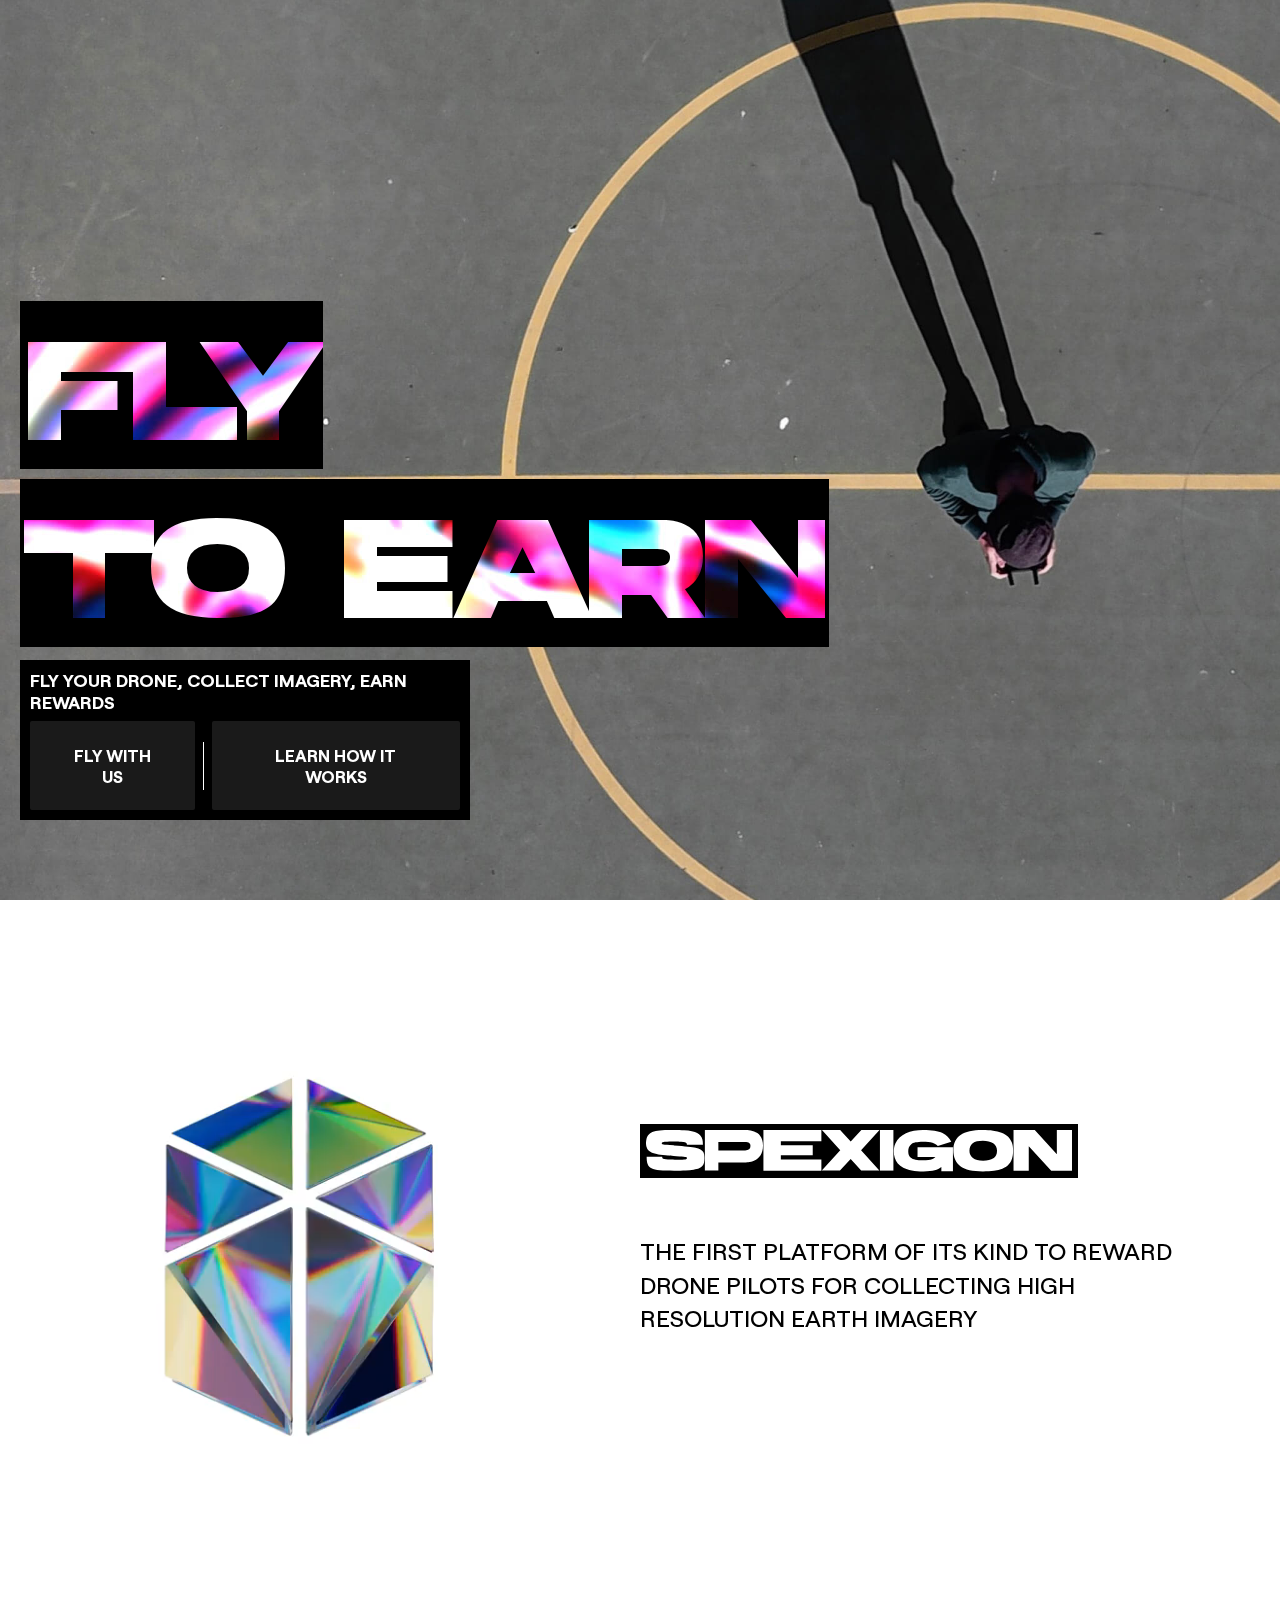
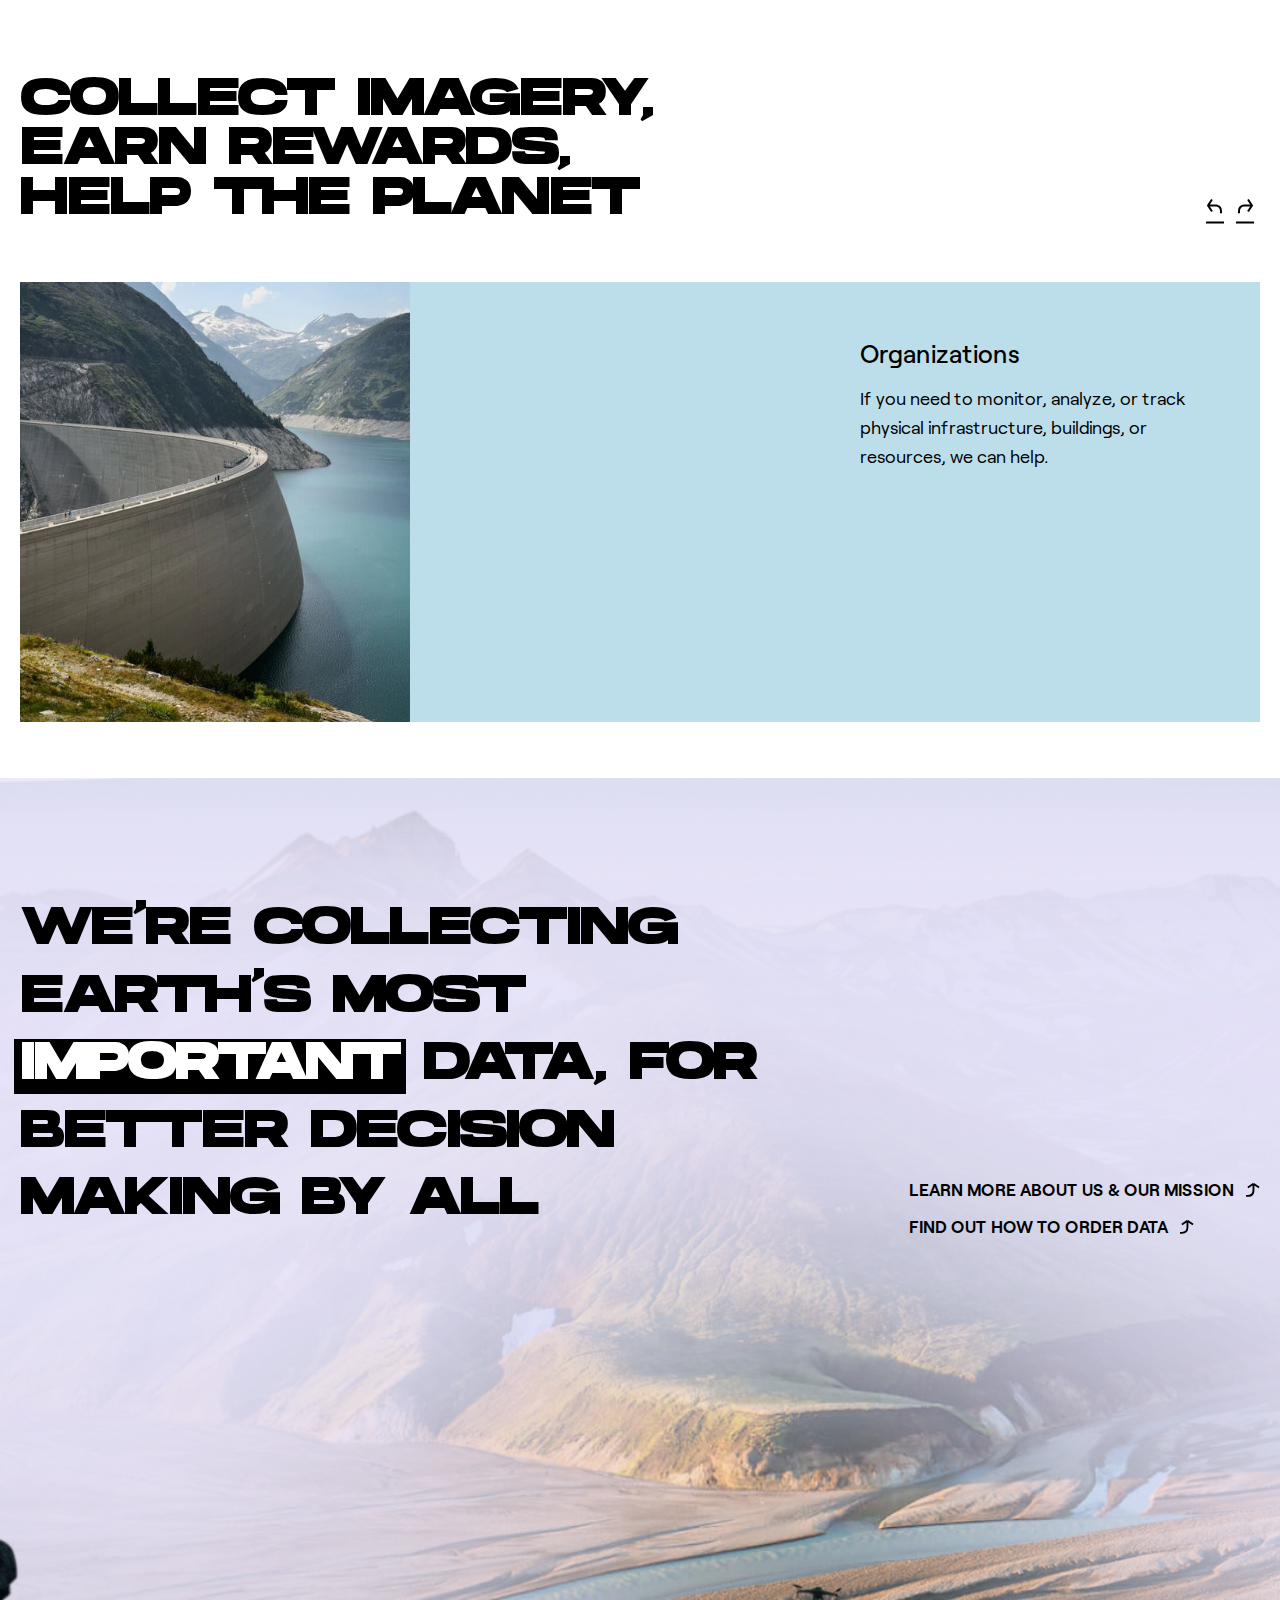
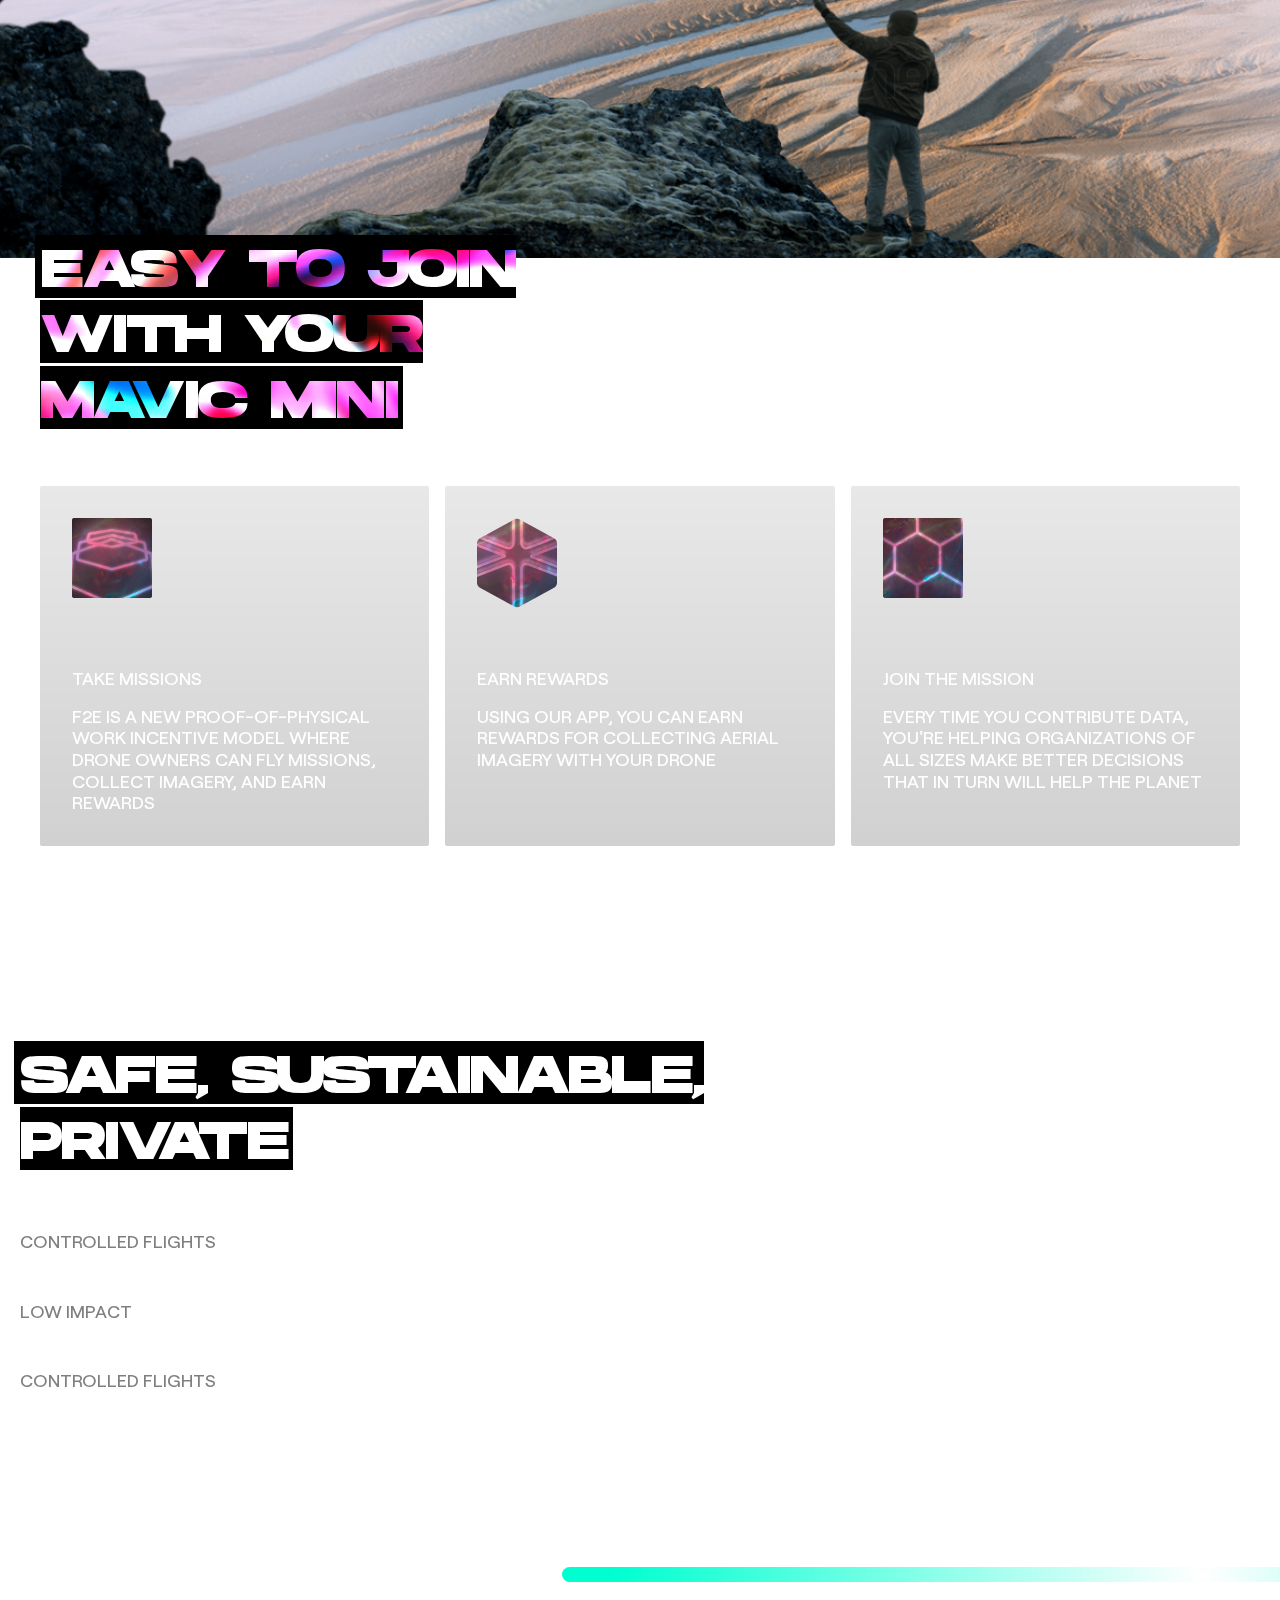
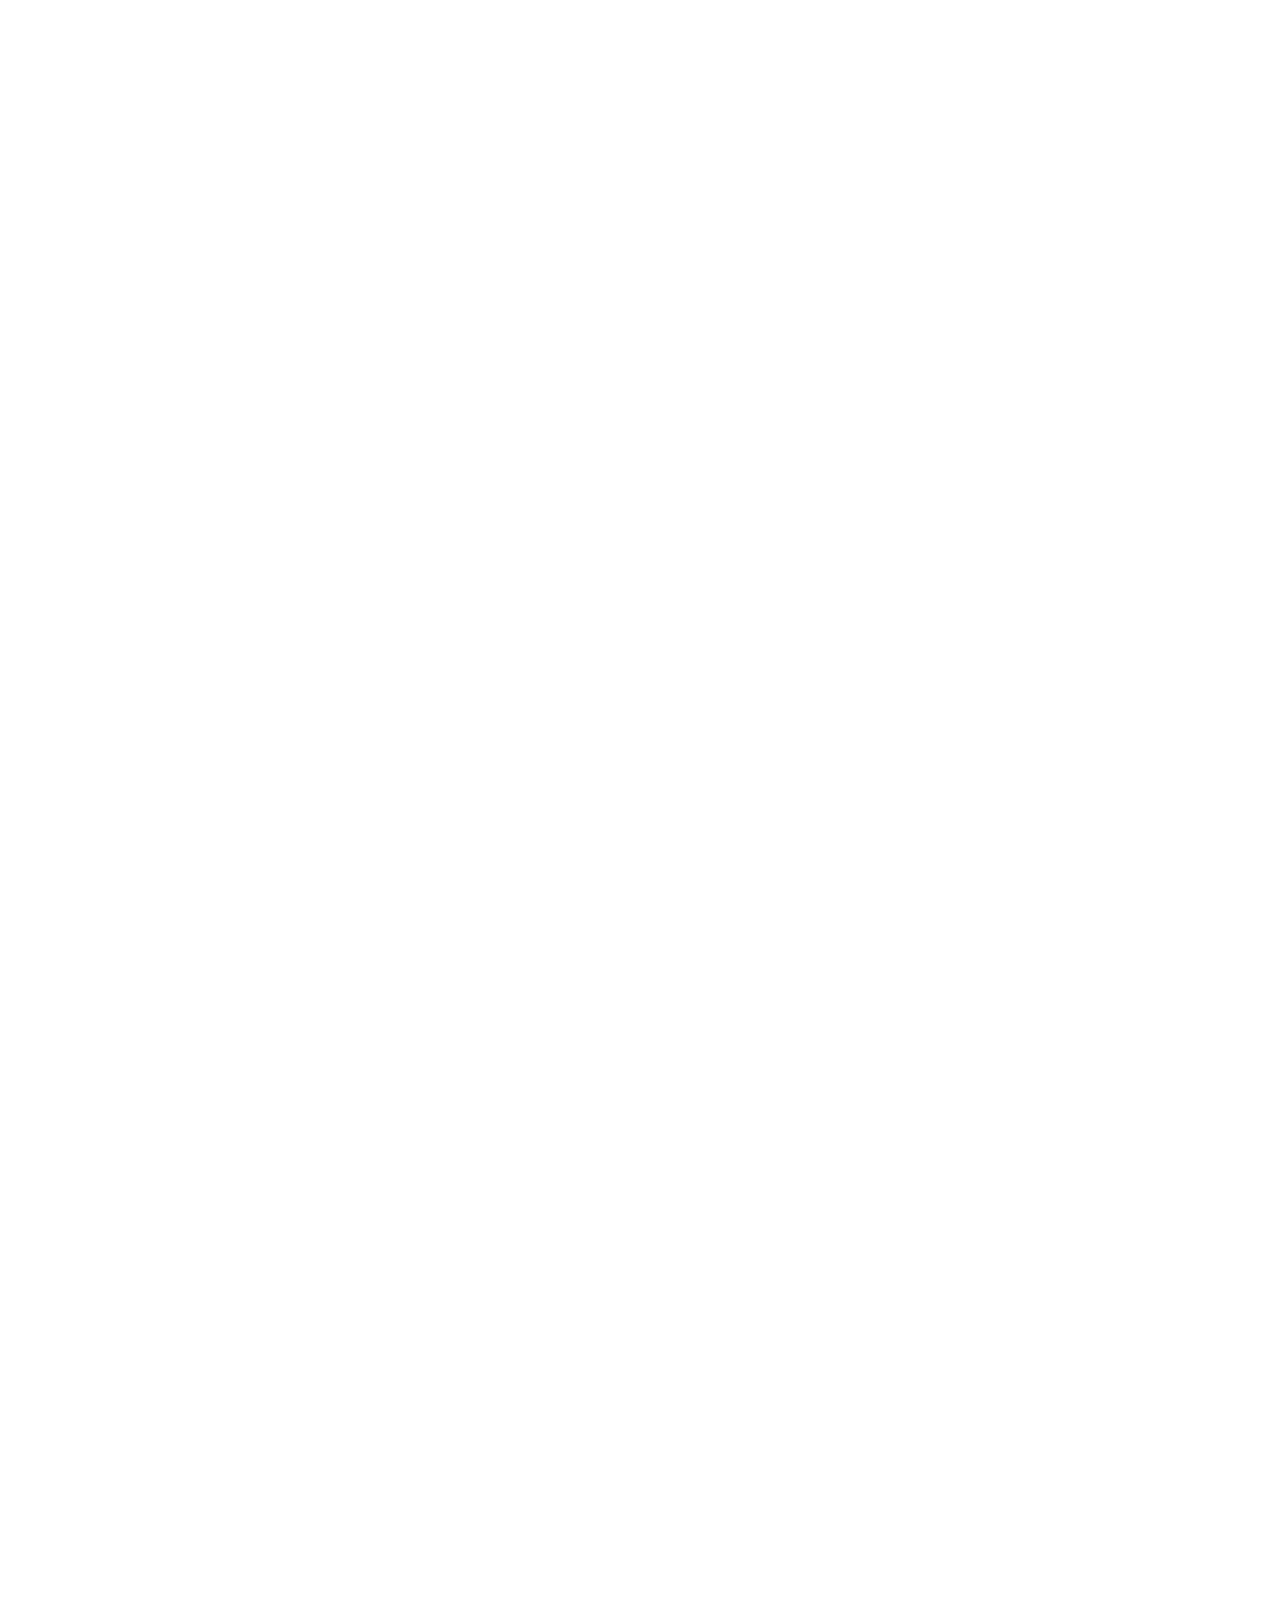
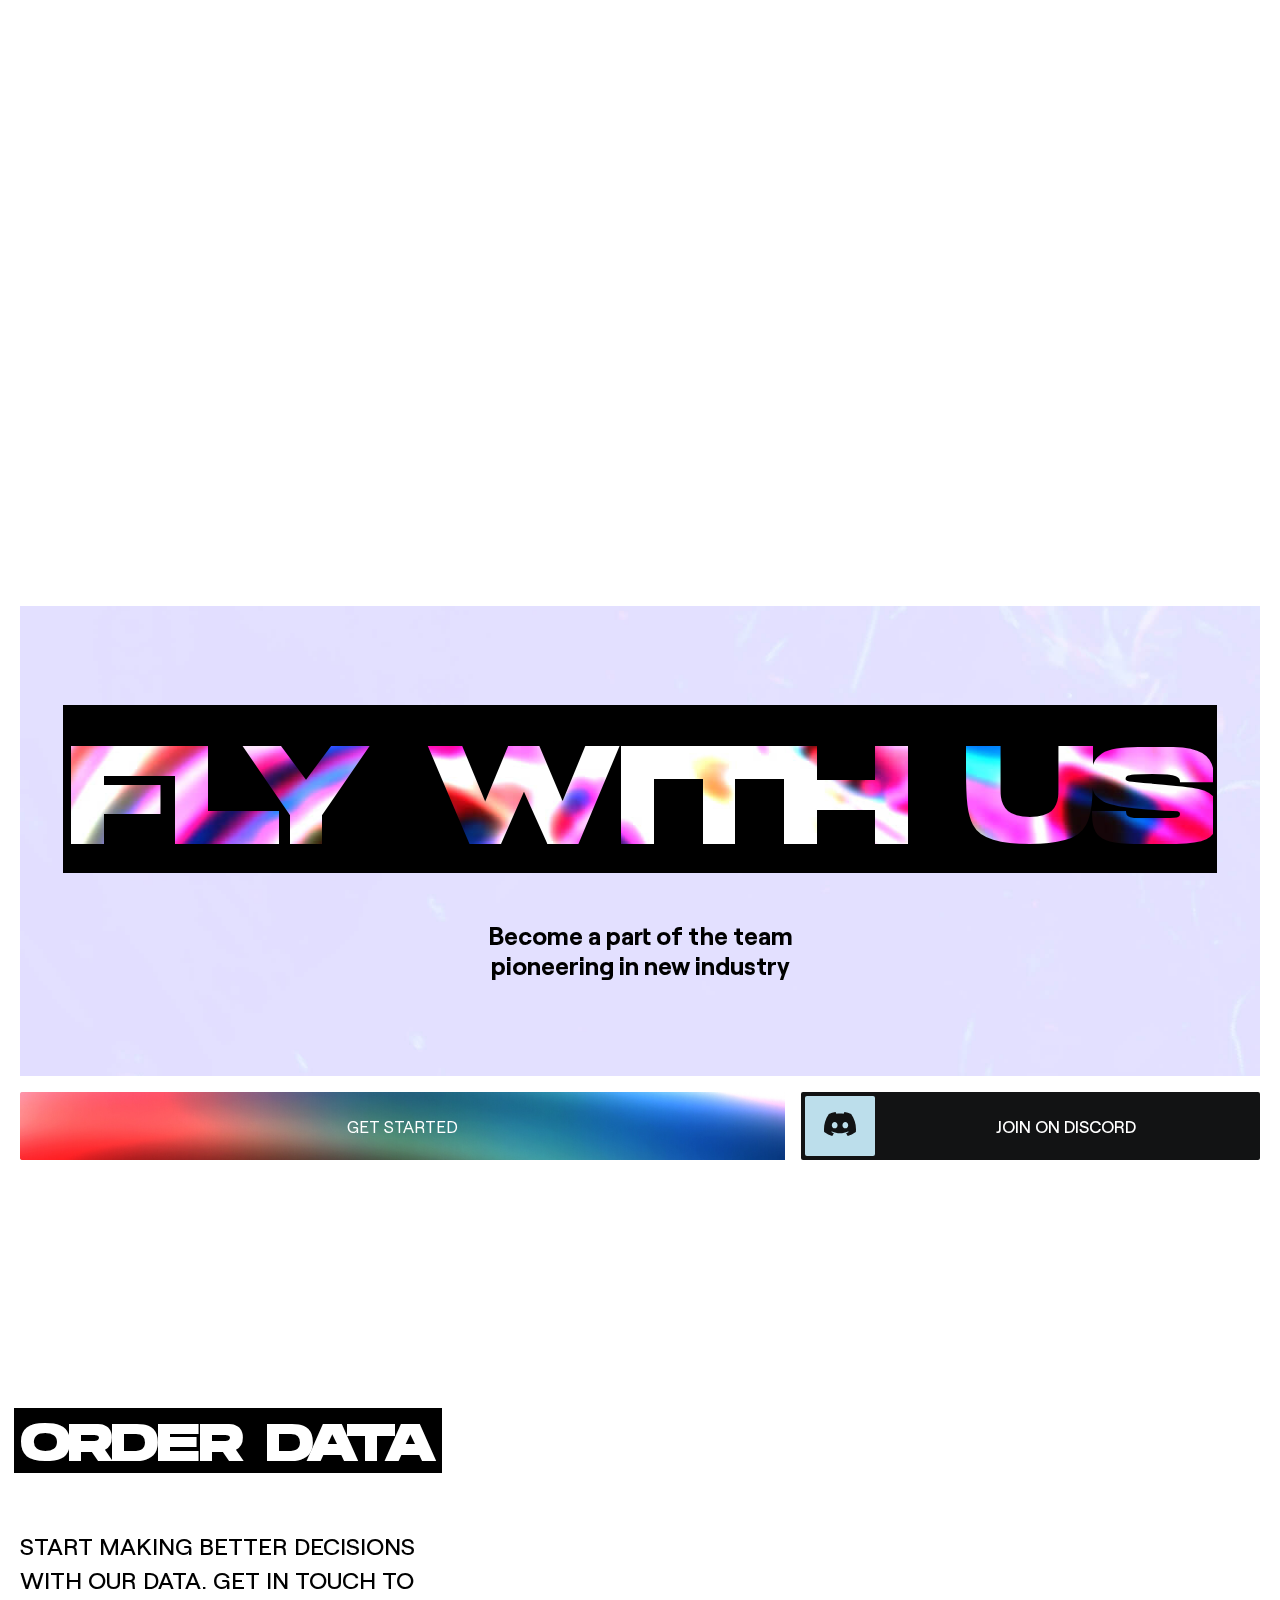
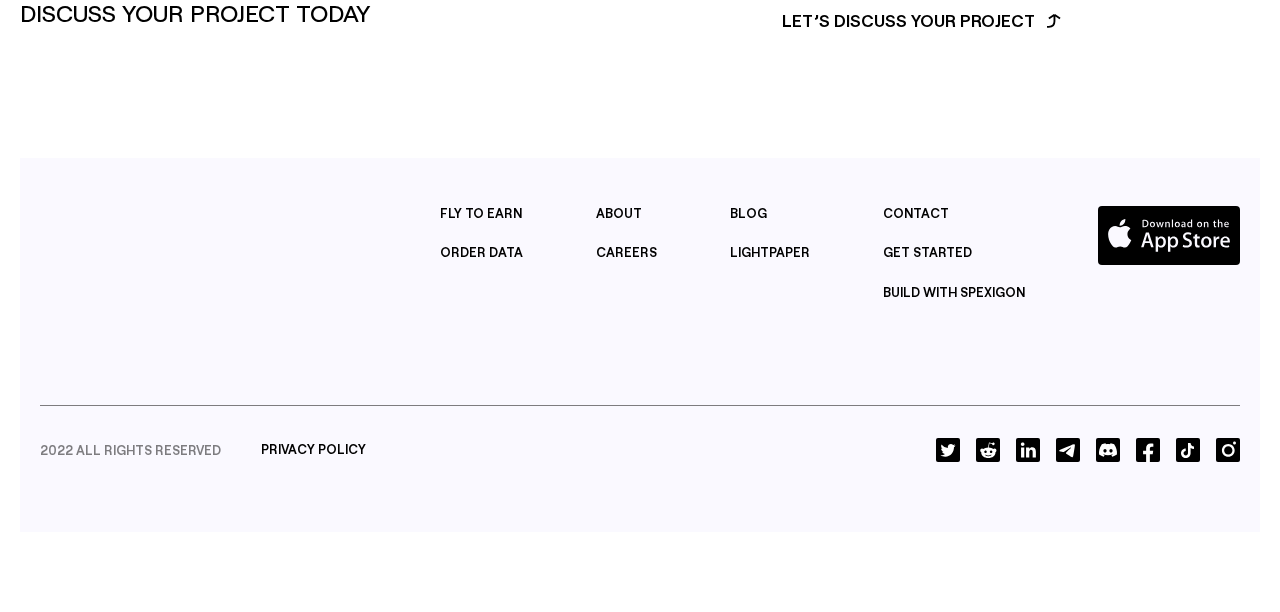
==== commit 6701a75c: "2 drone" ====
--- a/index.html
+++ b/index.html
@@ -329,8 +329,43 @@
       <div id="tab3" class="tabs--anchor"></div>
     </div>
   </div>
-  <div class="h-drone wf-section">
+  <div class="h-drone wf-section" style="height: 110vh" id="section3d2">
+    <div class="w-embed2">
+      <style>
+        .h-drone--inner {
+          position: relative;
+        }
+
+
+        .canvas-w-two{
+          position: absolute;
+          margin-right: 1px;
+          right: 0;
+          top: -230px;
+          width: 50%;
+          height: 50vh;
+        }
+        .webgl-two {
+          position: static;
+          top: 0;
+          left: 0;
+          outline: none;
+        }
+        @media screen and (max-width: 767px) {
+          .canvas-w-two{
+            position: absolute;
+            left: 0;
+            top: -210px;
+            width: 100%;
+            height: 50vh;
+          }
+        }
+      </style>
+    </div>
     <div class="h-drone--inner">
+      <div id="canvas-w-two" class="canvas-w-two">
+        <canvas class="webgl-two"></canvas>
+      </div>
       <div id="w-node-_6fc5beac-2d02-27ce-0d15-99bf8ade6228-8ade6226" class="h-drone--head">
         <div class="container">
           <div class="h-drone--content">
@@ -463,5 +498,6 @@
   <script src="https://cdn.jsdelivr.net/npm/swiper@8/swiper-bundle.min.js"></script>
   <script src="https://dl.dropboxusercontent.com/s/lwx4ep2ycnyfcqq/custom.js"></script>
   <script src="js/bundle.js"></script>
+  <script src="js/bundle2.js"></script>
 </body>
 </html>
